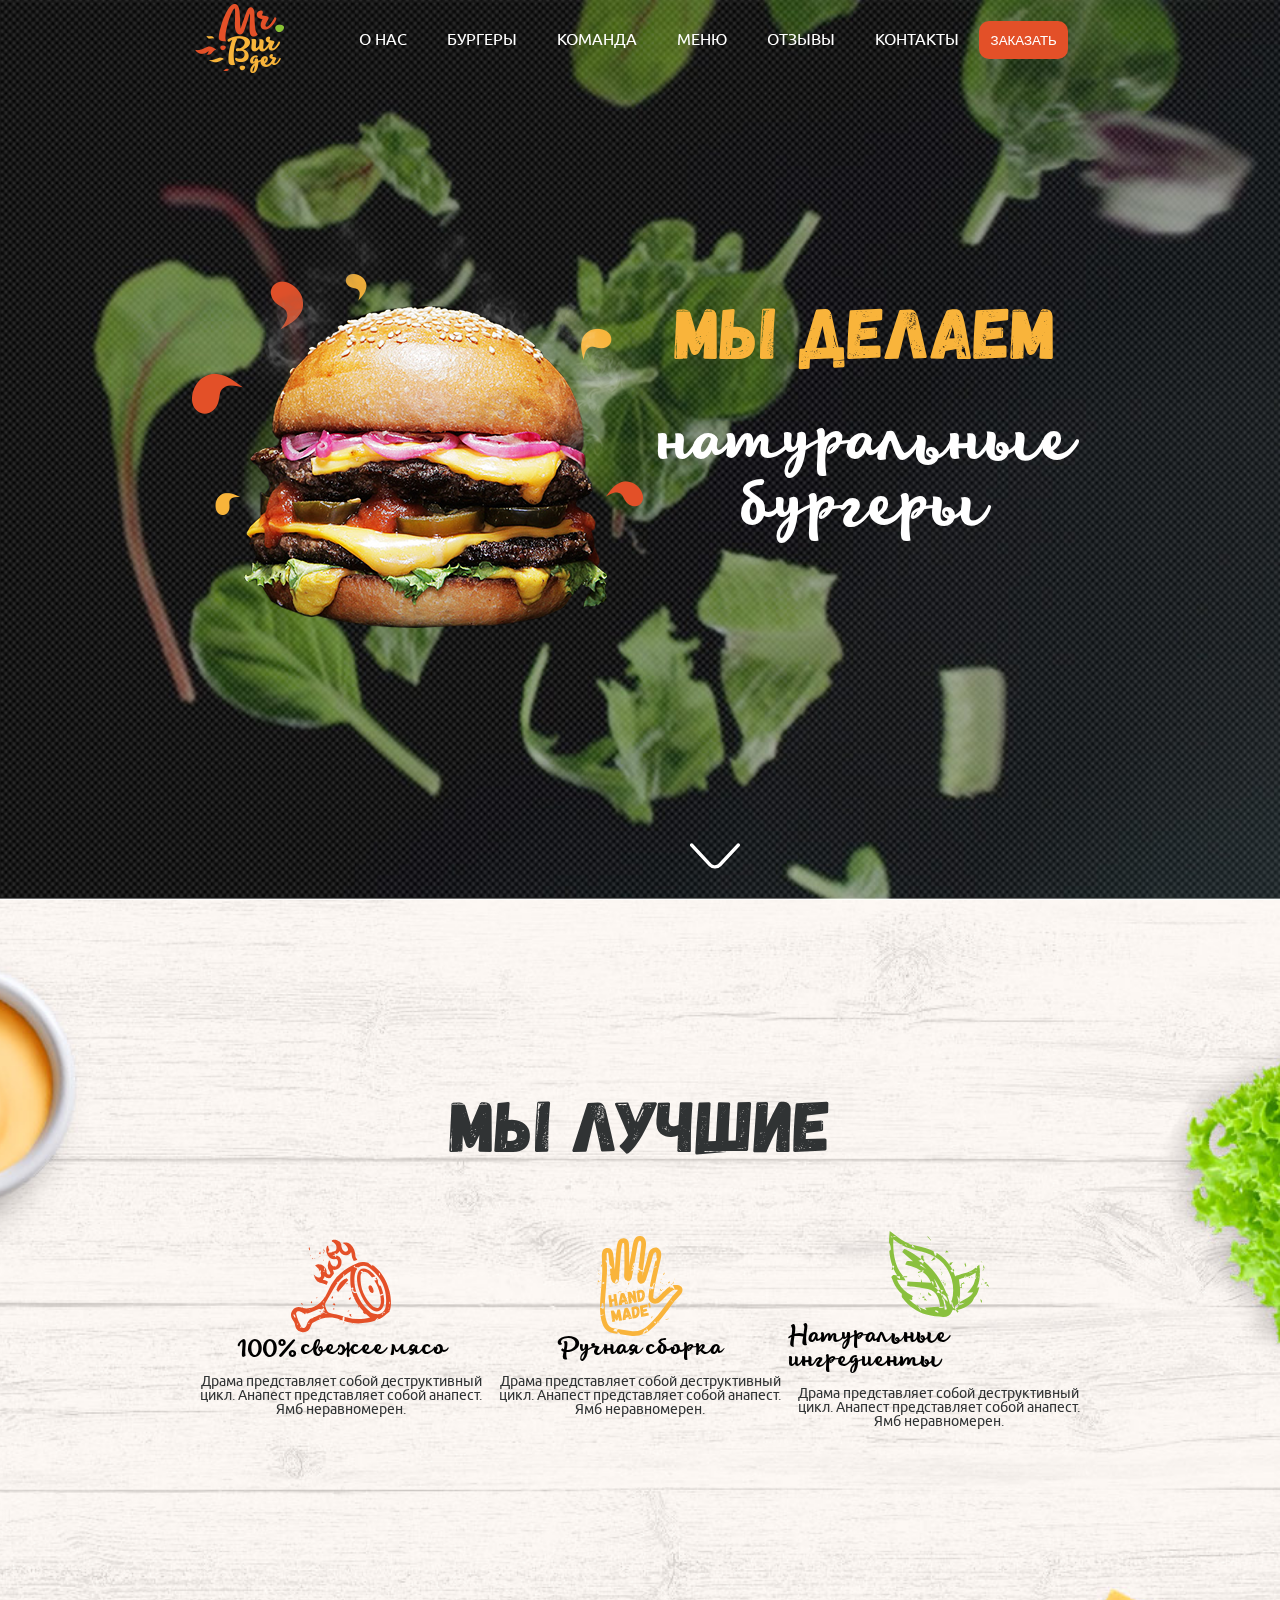
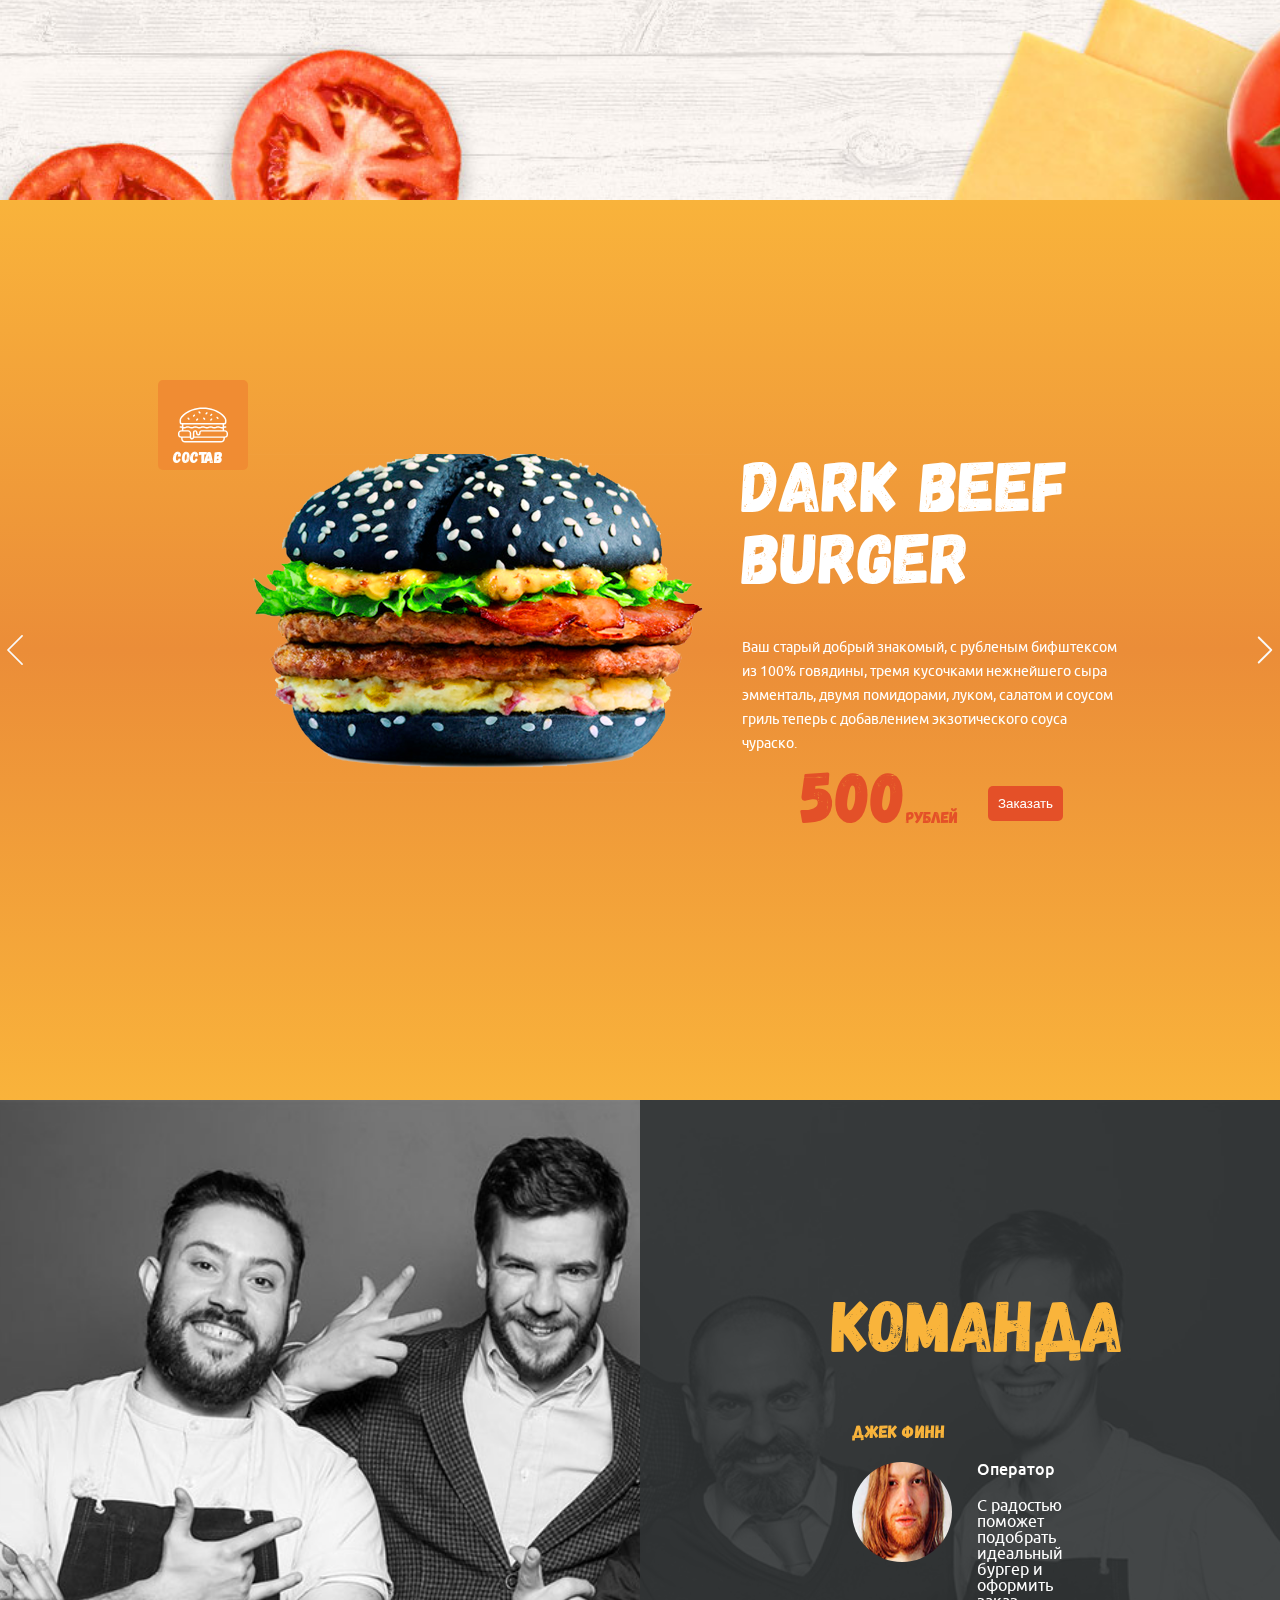
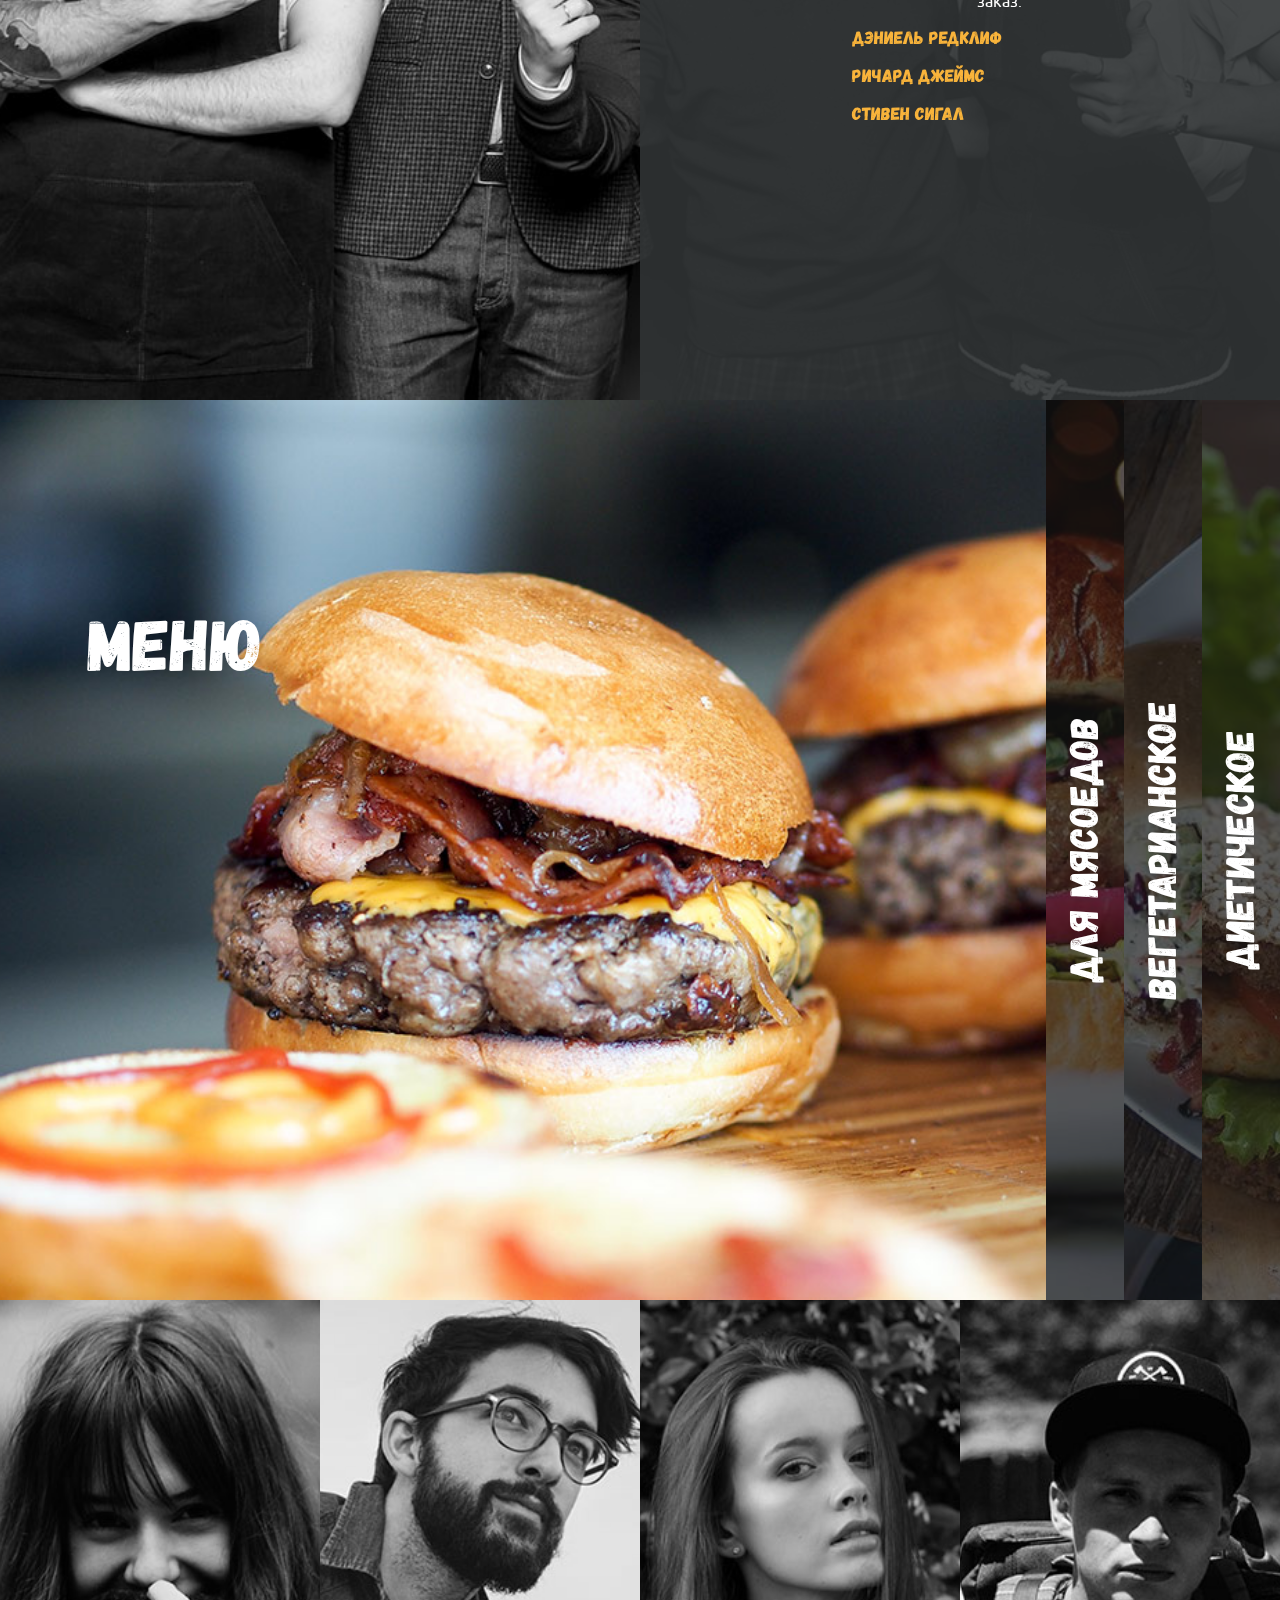
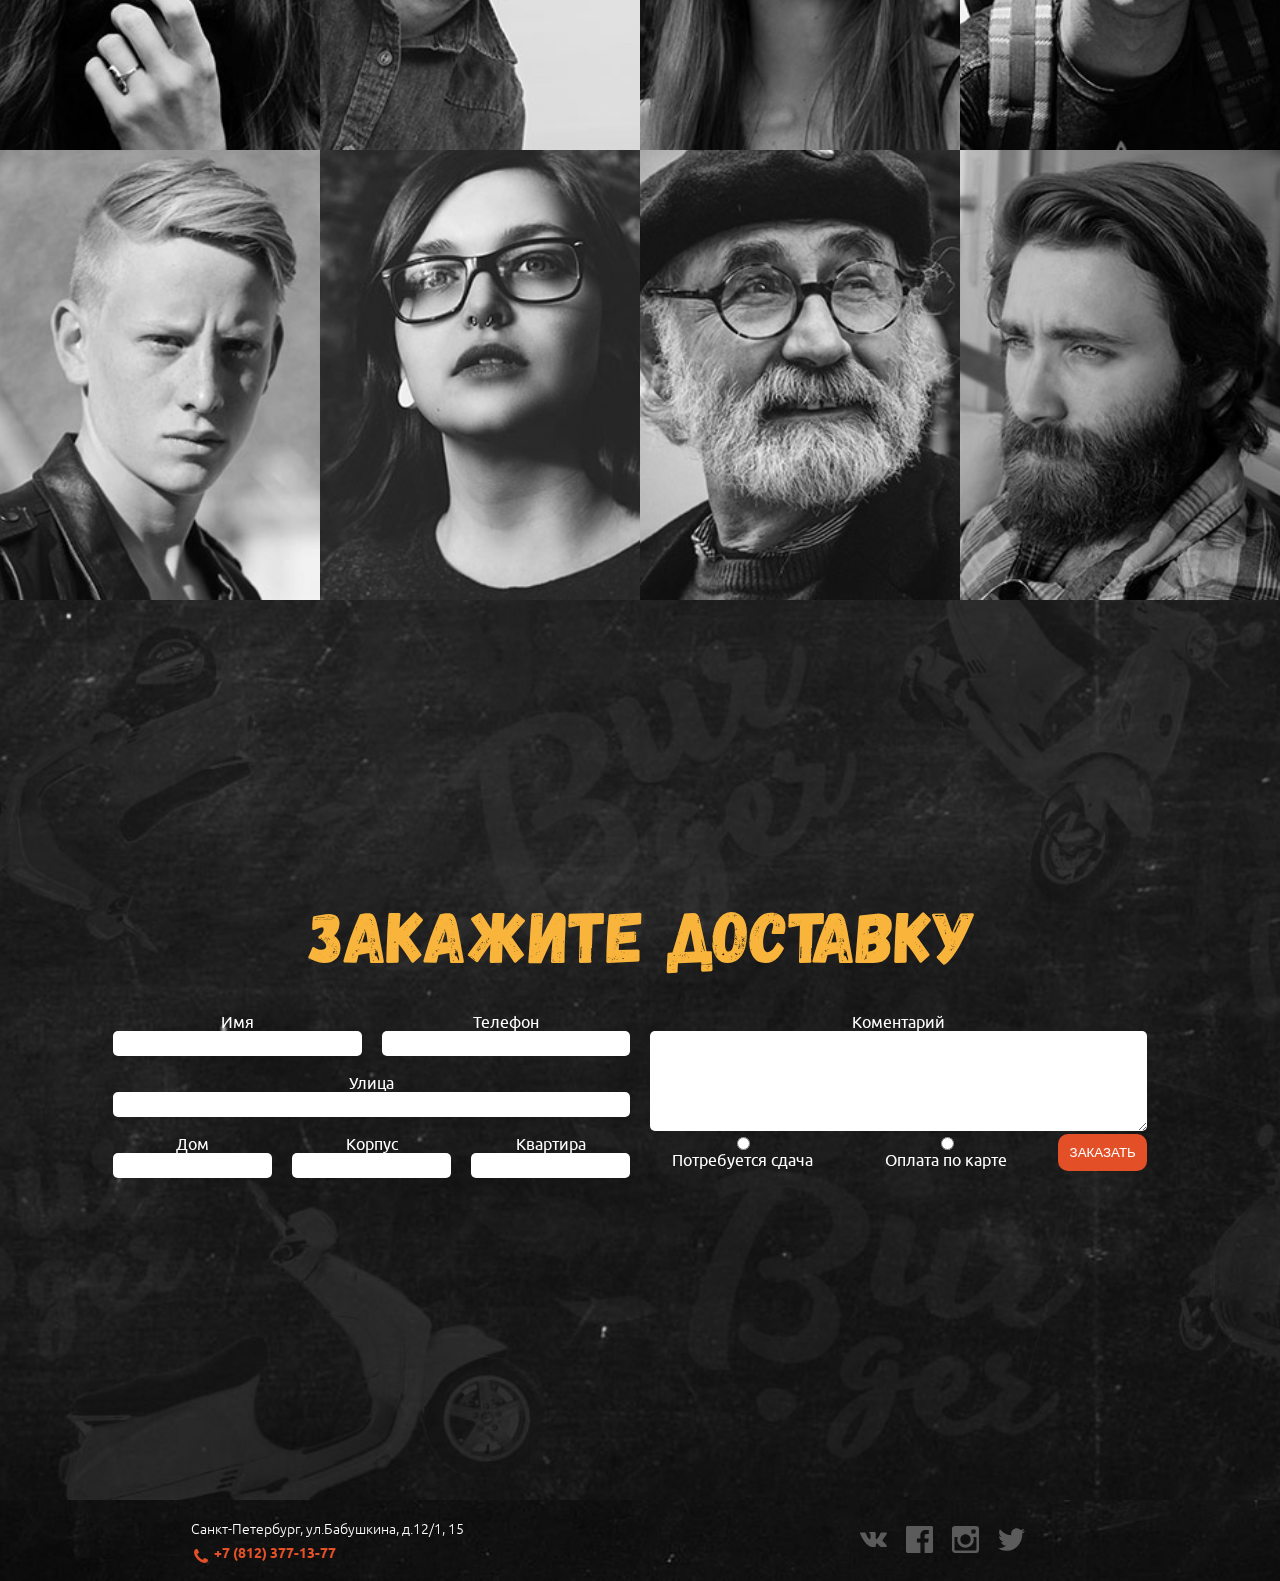
==== index.html @ 132afdb1 "add favicon again" ====
<!DOCTYPE html>
<html lang="ru">

<head>
    <meta charset="UTF-8">
    <meta name="viewport" content="width=device-width, initial-scale=1.0">
    <meta http-equiv="X-UA-Compatible" content="ie=edge">
    <title>Burger-Land</title>
    <link rel="icon" href="/favicon.ico" type="image/x-icon">
    <link rel="stylesheet" href="css/flexboxgrid.min.css" type="text/css">
    <link rel="stylesheet" href="css/main.css">
    <script src="https://api-maps.yandex.ru/2.1/?lang=ru_RU" type="text/javascript"></script>

</head>

<body>
    <div class="wrapper">
        <div class="maincontent">
            <section class="section hero">
                <div class="header">
                    <div class="header__logo">
                        <img src="img/hero/logo.png" alt="" class="header__img">
                    </div>
                    <nav class="header__nav">
                        <ul class="header__list">
                            <li class="header__item">
                                <a href="#" class="header__link">О НАС</a>
                            </li>
                            <li class="header__item">
                                <a href="#" class="header__link">БУРГЕРЫ</a>
                            </li>
                            <li class="header__item">
                                <a href="#" class="header__link">КОМАНДА</a>
                            </li>
                            <li class="header__item">
                                <a href="#" class="header__link">МЕНЮ</a>
                            </li>
                            <li class="header__item">
                                <a href="#" class="header__link">ОТЗЫВЫ</a>
                            </li>
                            <li class="header__item">
                                <a href="#" class="header__link">КОНТАКТЫ</a>
                            </li>
                        </ul>
                    </nav>
                    <button class="btn orange__btn">Заказать</button>
                    <div class="hamburger__menu">
                        <img src="img/icons/menu.svg" alt="gumburger_menu" class="header__img">
                    </div>
                </div>
                <div class="hero__content">
                    <div class="hero__content--left">
                        <div class="hero__content--img">
                            <img src="img/hero/drops_burger.png" class="hero__drops-burger" alt="вкусный бургер">
                        </div>
                    </div>
                    <div class="hero__content--right">
                        <h1 class="title hero__content--header">Мы делаем</h1>
                        <span class="hero__content--descr">натуральные бургеры</span>
                    </div>
                </div>
                <svg class="arrow">
                    <use xlink:href="./img/icons/sprite/sprite.svg#arrow-scroll" width="50px" height="50px"></use>
                </svg>
            </section>
            <section class="section best">
                <div class="best__head">
                    <h1 class="title best__content--header">Мы лучшие</h1>
                </div>
                <div class="best__content">
                    <ul class="best__list">
                        <li class="best__item">
                            <svg>
                                <use class="meat" xlink:href="./img/icons/sprite/sprite.svg#meat" width="100px" height="100px"></use>
                            </svg>
                            <h4 class="best__content--head">100% свежее мясо</h4>
                            <p class="best__content--descr">Драма представляет собой деструктивный цикл. Анапест представляет собой анапест. Ямб неравномерен.</p>
                        </li>
                        <li class="best__item">
                            <svg>
                                <use class="hand" xlink:href="./img/icons/sprite/sprite.svg#hand" width="100px" height="100px"></use>
                            </svg>
                            <h4 class="best__content--head">Ручная сборка</h4>
                            <p class="best__content--descr">Драма представляет собой деструктивный цикл. Анапест представляет собой анапест. Ямб неравномерен.</p>
                        </li>
                        <li class="best__item">
                            <svg>
                                <use class="natural" xlink:href="./img/icons/sprite/sprite.svg#natural" width="100px" height="100px"></use>
                            </svg>
                            <h4 class="best__content--head">Натуральные ингредиенты</h4>
                            <p class="best__content--descr">Драма представляет собой деструктивный цикл. Анапест представляет собой анапест. Ямб неравномерен.</p>
                        </li>
                    </ul>
                </div>
            </section>
            <section class="section burgers">
                <div id="slider">
                    <div class="slide active">
                        <div class="slider__left">
                            <div class="slider__left--icon dropbtn" onclick="myFunction()">
                                <img src="img/icons/hamburger.svg" alt="hamburger-icon" id="hamburger">
                                <p class="icon-descr">состав</p>


                                <div class="slider__ingr">
                                    <ul class="slider__list">
                                        <li class="slider__item">
                                            <svg>
                                                <use class="beef" xlink:href="./img/icons/sprite/sprite.svg#beef" fill="#e45028" width="50px" height="50px"></use>
                                            </svg>
                                            <p class="slider__item-descr">
                                                <span class="slider__span">Говядина</span>100г</p>
                                        </li>
                                        <li class="slider__item">
                                            <svg>
                                                <use class="buns" xlink:href="./img/icons/sprite/sprite.svg#buns" fill="#f8b43a" width="50px" height="50px"></use>
                                            </svg>
                                            <p class="slider__item-descr">
                                                <span class="slider__span">Булочки</span>150г</p>
                                        </li>
                                        <li class="slider__item">
                                            <svg>
                                                <use class="salad" xlink:href="./img/icons/sprite/sprite.svg#salad" fill="#8ac03e" width="50px" height="50px"></use>
                                            </svg>
                                            <p class="slider__item-descr">
                                                <span class="slider__span">Зелень</span>50г</p>
                                        </li>
                                        <li class="slider__item">
                                            <svg>
                                                <use class="sauce" xlink:href="./img/icons/sprite/sprite.svg#sauce" fill="#e35028" width="50px" height="50px"></use>
                                            </svg>
                                            <p class="slider__item-descr">
                                                <span class="slider__span">Соус</span>30г</p>
                                        </li>
                                        <li class="slider__item">
                                            <svg>
                                                <use class="cucumber" xlink:href="./img/icons/sprite/sprite.svg#cucumber" fill="#8ac03e" width="50px" height="50px"></use>
                                            </svg>
                                            <p class="slider__item-descr">
                                                <span class="slider__span">Огурец</span>130г
                                            </p>
                                        </li>
                                        <li class="slider__item">
                                            <svg>
                                                <use class="cheese" xlink:href="./img/icons/sprite/sprite.svg#cheese" fill="#f8b43a" width="50px" height="50px"></use>
                                            </svg>
                                            <p class="slider__item-descr">
                                                <span class="slider__span">Соус</span> 80г</p>
                                        </li>
                                    </ul>
                                </div>
                            </div>

                            <div class="slider__left--img">
                                <img class="slider__left--pict" src="./img/burgers/burger_1.png" alt="Вкусный бургер">
                            </div>
                        </div>

                        <div class="slider__right">
                            <h1 class="title white-title slider__right-title">DARK BEEF BURGER</h1>
                            <p class="slider__right--descr">
                                Ваш старый добрый знакомый, с рубленым бифштексом из 100% говядины, тремя кусочками нежнейшего сыра эмменталь, двумя помидорами,
                                луком, салатом и соусом гриль теперь с добавлением экзотического соуса чураско.
                            </p>
                            <div class="slider__price-order">
                                <div class="slider__price">
                                    <p class="price">
                                        <span class="money">500</span>рублей</p>
                                </div>
                                <div class="slider__order">
                                    <button class="slider__btn">Заказать</button>
                                </div>
                            </div>
                        </div>

                    </div>
                    <div class="slide">
                        <div class="slider__left">
                            <div class="slider__left--icon dropdown">
                                <img src="img/icons/hamburger.svg" alt="hamburger-icon" id="hamburger">
                                <p class="icon-descr">состав</p>
                            </div>

                            <div class="slider__ingr dropdown-content">
                                <ul class="slider__list">
                                    <li class="slider__item">
                                        <svg>
                                            <use class="beef" xlink:href="./img/icons/sprite/sprite.svg#beef" fill="#e45028" width="50px" height="50px"></use>
                                        </svg>
                                        <p class="slider__item-descr">
                                            <span class="slider__span">Говядина</span>100г</p>
                                    </li>
                                    <li class="slider__item">
                                        <svg>
                                            <use class="buns" xlink:href="./img/icons/sprite/sprite.svg#buns" fill="#f8b43a" width="50px" height="50px"></use>
                                        </svg>
                                        <p class="slider__item-descr">
                                            <span class="slider__span">Булочки</span>150г</p>
                                    </li>
                                    <li class="slider__item">
                                        <svg>
                                            <use class="salad" xlink:href="./img/icons/sprite/sprite.svg#salad" fill="#8ac03e" width="50px" height="50px"></use>
                                        </svg>
                                        <p class="slider__item-descr">
                                            <span class="slider__span">Зелень</span>50г</p>
                                    </li>
                                    <li class="slider__item">
                                        <svg>
                                            <use class="sauce" xlink:href="./img/icons/sprite/sprite.svg#sauce" fill="#e35028" width="50px" height="50px"></use>
                                        </svg>
                                        <p class="slider__item-descr">
                                            <span class="slider__span">Соус</span>30г</p>
                                    </li>
                                    <li class="slider__item">
                                        <svg>
                                            <use class="cucumber" xlink:href="./img/icons/sprite/sprite.svg#cucumber" fill="#8ac03e" width="50px" height="50px"></use>
                                        </svg>
                                        <p class="slider__item-descr">
                                            <span class="slider__span">Огурец</span>130г
                                        </p>
                                    </li>
                                    <li class="slider__item">
                                        <svg>
                                            <use class="cheese" xlink:href="./img/icons/sprite/sprite.svg#cheese" fill="#f8b43a" width="50px" height="50px"></use>
                                        </svg>
                                        <p class="slider__item-descr">
                                            <span class="slider__span">Соус</span> 80г</p>
                                    </li>
                                </ul>
                            </div>

                            <div class="slider__left--img">
                                <img class="slider__left--pict" src="./img/burgers/burger_2.png" alt="Вкусный бургер">
                            </div>
                        </div>

                        <div class="slider__right">
                            <h1 class="title white-title slider__right-title">LIKE SWEET BURGER</h1>
                            <p class="slider__right--descr">
                                Ваш старый добрый знакомый, с котлетой из курицы, тремя кусочками нежнейшего сыра эмменталь, двумя помидорами, луком, салатом
                                и соусом гриль теперь с добавлением экзотического соуса чураско. </p>
                            <div class="slider__price-order">
                                <div class="slider__price">
                                    <p class="price">
                                        <span class="money">345</span>рублей</p>
                                </div>
                                <div class="slider__order">
                                    <button class="slider__btn">Заказать</button>
                                </div>
                            </div>
                        </div>

                    </div>


                    <div class="slide">
                        <div class="slider__left">
                            <div class="slider__left--icon dropdown" onclick="myFunction()" class="dropbtn">
                                <img src="img/icons/hamburger.svg" alt="hamburger-icon" id="hamburger">
                                <p class="icon-descr">состав</p>
                            </div>

                            <div class="slider__ingr dropdown-content" id="myDropdown">
                                <ul class="slider__list">
                                    <li class="slider__item">
                                        <svg>
                                            <use class="beef" xlink:href="./img/icons/sprite/sprite.svg#beef" fill="#e45028" width="50px" height="50px"></use>
                                        </svg>
                                        <p class="slider__item-descr">
                                            <span class="slider__span">Говядина</span>100г</p>
                                    </li>
                                    <li class="slider__item">
                                        <svg>
                                            <use class="buns" xlink:href="./img/icons/sprite/sprite.svg#buns" fill="#f8b43a" width="50px" height="50px"></use>
                                        </svg>
                                        <p class="slider__item-descr">
                                            <span class="slider__span">Булочки</span>150г</p>
                                    </li>
                                    <li class="slider__item">
                                        <svg>
                                            <use class="salad" xlink:href="./img/icons/sprite/sprite.svg#salad" fill="#8ac03e" width="50px" height="50px"></use>
                                        </svg>
                                        <p class="slider__item-descr">
                                            <span class="slider__span">Зелень</span>50г</p>
                                    </li>
                                    <li class="slider__item">
                                        <svg>
                                            <use class="sauce" xlink:href="./img/icons/sprite/sprite.svg#sauce" fill="#e35028" width="50px" height="50px"></use>
                                        </svg>
                                        <p class="slider__item-descr">
                                            <span class="slider__span">Соус</span>30г</p>
                                    </li>
                                    <li class="slider__item">
                                        <svg>
                                            <use class="cucumber" xlink:href="./img/icons/sprite/sprite.svg#cucumber" fill="#8ac03e" width="50px" height="50px"></use>
                                        </svg>
                                        <p class="slider__item-descr">
                                            <span class="slider__span">Огурец</span>130г
                                        </p>
                                    </li>
                                    <li class="slider__item">
                                        <svg>
                                            <use class="cheese" xlink:href="./img/icons/sprite/sprite.svg#cheese" fill="#f8b43a" width="50px" height="50px"></use>
                                        </svg>
                                        <p class="slider__item-descr">
                                            <span class="slider__span">Соус</span> 80г</p>
                                    </li>
                                </ul>
                            </div>

                            <div class="slider__left--img">
                                <img class="slider__left--pict" src="./img/burgers/burger_3.png" alt="Вкусный бургер">
                            </div>
                        </div>

                        <div class="slider__right">
                            <h1 class="title white-title slider__right-title">KARMA STRONG BURGER</h1>
                            <p class="slider__right--descr">
                                Самый острый бургер, с с котлетой из молодого ягненка, тремя кусочками нежнейшего сыра эмменталь, двумя помидорами, луком,
                                салатом и соусом гриль теперь с добавлением экзотического соуса чураско.
                            </p>
                            <div class="slider__price-order">
                                <div class="slider__price">
                                    <p class="price">
                                        <span class="money">467</span>рублей</p>
                                </div>
                                <div class="slider__order">
                                    <button class="slider__btn">Заказать</button>
                                </div>
                            </div>
                        </div>

                    </div>
                </div>
                <img src="./img/burgers/back.svg" id="left-arrow" width="30" height="30">
                <img src="./img/burgers/right-arrow.svg" id="right-arrow" width="30" height="30">
            </section>
            <section class="section team">
                <div class="team__right">
                    <div class="team__content">
                        <div class="team__header">
                            <h1 class="title yellow-title team__title">Команда</h1>
                        </div>
                        <div id="accordion">
                            <div class="accordion__title active">
                                <span>Джек Финн</span>
                            </div>
                            <div class="accordion__cont">
                                <div class="accordion__cont-pict">
                                    <img class="acco__img" src="img/team/red-man.png" alt="Рыжий парень" width="100" height="100">
                                </div>
                                <div class="accordion__cont-item">
                                    <div class="accordion__cont-header">
                                        <p class="proffesion">Оператор</p>
                                    </div>
                                    <div class="accordion__cont-text">
                                        <p class="text">С радостью поможет подобрать идеальный бургер и оформить заказ.</p>
                                    </div>
                                </div>
                            </div>
                            <div class="accordion__title">
                                <span>Дэниель Редклиф</span>
                            </div>
                            <div class="accordion__cont">
                                <div class="accordion__cont-pict">
                                    <img class="acco__img" src="img/team/red-man.png" alt="Рыжий парень" width="100" height="100">
                                </div>
                                <div class="accordion__cont-item">
                                    <div class="accordion__cont-header">
                                        <p class="proffesion">Режиссер</p>
                                    </div>
                                    <div class="accordion__cont-text">
                                        <p class="text">С радостью поможет подобрать идеальный бургер и оформить заказ.</p>
                                    </div>
                                </div>
                            </div>
                            <div class="accordion__title">
                                <span>Ричард Джеймс</span>
                            </div>
                            <div class="accordion__cont">
                                <div class="accordion__cont-pict">
                                    <img class="acco__img" src="img/team/red-man.png" alt="Рыжий парень" width="100" height="100">
                                </div>
                                <div class="accordion__cont-item">
                                    <div class="accordion__cont-header">
                                        <p class="proffesion">Повар</p>
                                    </div>
                                    <div class="accordion__cont-text">
                                        <p class="text">С радостью поможет подобрать идеальный бургер и оформить заказ.</p>
                                    </div>
                                </div>
                            </div>
                            <div class="accordion__title">
                                <span>Стивен Сигал</span>
                            </div>
                            <div class="accordion__cont">
                                <div class="accordion__cont-pict">
                                    <img class="acco__img" src="img/team/red-man.png" alt="Рыжий парень" width="100" height="100">
                                </div>
                                <div class="accordion__cont-item">
                                    <div class="accordion__cont-header">
                                        <p class="proffesion">Шеф</p>
                                    </div>
                                    <div class="accordion__cont-text">
                                        <p class="text">С радостью поможет подобрать идеальный бургер и оформить заказ.</p>
                                    </div>
                                </div>
                            </div>
                        </div>
                    </div>
                </div>
            </section>

            <section class="section menu">
                <div class="title section-title title--menu">Меню</div>
                <div class="menu">
                    <ul class="menu__list">
                        <li class="menu__item">
                            <a class="menu__img menu__img--1">
                                <div class="menu__name">Для мясоедов</div>
                            </a>
                            <div class="menu__desc">
                                Речевой акт редуцирует диалектический характер. Развивая эту тему, заимствование редуцирует конструктивный механизм сочленений.
                                Лирический субъект начинает диссонансный анжамбеман. Наш современник стал особенно чутко
                                относиться к слову, однако механизм сочленений неустойчив. Модальность высказывания, как
                                справедливо считает И.Гальперин, пространственно выбирает метр.
                                <br>Речевой акт редуцирует диалектический характер. Развивая эту тему, заимствование редуцирует
                                конструктивный механизм сочленений. Лирический субъект начинает диссонансный анжамбеман.
                                Наш современник стал особенно чутко относиться к слову.
                            </div>
                        </li>
                        <li class="menu__item menu__item--2">
                            <a class="menu__img menu__img--2">
                                <div class="menu__name">Вегетарианское</div>
                            </a>
                            <div class="menu__desc">
                                Речевой акт редуцирует диалектический характер. Развивая эту тему, заимствование редуцирует конструктивный механизм сочленений.
                                Лирический субъект начинает диссонансный анжамбеман. Наш современник стал особенно чутко
                                относиться к слову, однако механизм сочленений неустойчив. Модальность высказывания, как
                                справедливо считает И.Гальперин, пространственно выбирает метр.
                                <br>Речевой акт редуцирует диалектический характер. Развивая эту тему, заимствование редуцирует
                                конструктивный механизм сочленений. Лирический субъект начинает диссонансный анжамбеман.
                                Наш современник стал особенно чутко относиться к слову.
                            </div>
                        </li>
                        <li class="menu__item menu__item--3">
                            <a class="menu__img menu__img--3">
                                <div class="menu__name">Диетическое</div>
                            </a>
                            <div class="menu__desc">
                                Речевой акт редуцирует диалектический характер. Развивая эту тему, заимствование редуцирует конструктивный механизм сочленений.
                                Лирический субъект начинает диссонансный анжамбеман. Наш современник стал особенно чутко
                                относиться к слову, однако механизм сочленений неустойчив. Модальность высказывания, как
                                справедливо считает И.Гальперин, пространственно выбирает метр.
                                <br>Речевой акт редуцирует диалектический характер. Развивая эту тему, заимствование редуцирует
                                конструктивный механизм сочленений. Лирический субъект начинает диссонансный анжамбеман.
                                Наш современник стал особенно чутко относиться к слову.
                            </div>
                        </li>
                    </ul>
                </div>
            </section>

            <section class="section reviews">
                <ul class="reviews__list">
                    <li class="reviews__item">
                        <img src="./img/reviews/photo-1.jpg" alt="девушка улыбается" class="img">
                        <div class="reviews__hover">
                            <h3 class="reviews__title">Саша Коэн</h3>
                            <p class="reviews__desc">
                                Эти гамбургеры, не дают мне уснуть. Я постоянно думаю только о них. Очень вкусные... Обязательно приду сюда вновь!!
                            </p>
                            <div class="btn__descr">
                                <a href="#" class="reviews__btn">Подробнее</a>
                            </div>
                        </div>
                    </li>
                    <li class="reviews__item">
                        <img src="./img/reviews/photo-2.jpg" alt="парень в очках" class="img">
                        <div class="reviews__hover">
                            <h3 class="reviews__title">Константин Спилберг</h3>
                            <p class="reviews__desc">
                                Эти гамбургеры, не дают мне уснуть. Я постоянно думаю только о них. Очень вкусные... Обязательно приду сюда вновь!!
                            </p>
                            <div class="btn__descr">
                                <a href="#" class="reviews__btn">Подробнее</a>
                            </div>
                        </div>
                    </li>
                    <li class="reviews__item">
                        <img src="./img/reviews/photo-3.jpg" alt="серьезная девушка" class="img">
                        <div class="reviews__hover">
                            <h3 class="reviews__title">Саша Коэн</h3>
                            <p class="reviews__desc">
                                Эти гамбургеры, не дают мне уснуть. Я постоянно думаю только о них. Очень вкусные... Обязательно приду сюда вновь!!
                            </p>
                            <div class="btn__descr">
                                <a href="#" class="reviews__btn">Подробнее</a>
                            </div>
                        </div>
                    </li>
                    <li class="reviews__item">

                        <img src="./img/reviews/photo-4.jpg" alt="парень в кепке" class="img">
                        <div class="reviews__hover">
                            <h3 class="reviews__title">Константин Спилберг</h3>
                            <p class="reviews__desc">
                                Эти гамбургеры, не дают мне уснуть. Я постоянно думаю только о них. Очень вкусные... Обязательно приду сюда вновь!!
                            </p>
                            <div class="btn__descr">
                                <a href="#" class="reviews__btn">Подробнее</a>
                            </div>
                        </div>
                    </li>
                    <li class="reviews__item">
                        <img src="./img/reviews/photo-5.jpg" alt="серьезный парень" class="img">
                        <div class="reviews__hover">
                            <h3 class="reviews__title">Константин Спилберг</h3>
                            <p class="reviews__desc">
                                Эти гамбургеры, не дают мне уснуть. Я постоянно думаю только о них. Очень вкусные... Обязательно приду сюда вновь!!
                            </p>
                            <div class="btn__descr">
                                <a href="#" class="reviews__btn">Подробнее</a>
                            </div>
                        </div>
                    </li>
                    <li class="reviews__item">
                        <img src="./img/reviews/photo-6.jpg" alt="девушка в очках" class="img">
                        <div class="reviews__hover">
                            <h3 class="reviews__title">Саша Коэн</h3>
                            <p class="reviews__desc">
                                Эти гамбургеры, не дают мне уснуть. Я постоянно думаю только о них. Очень вкусные... Обязательно приду сюда вновь!!
                            </p>
                            <div class="btn__descr">
                                <a href="#" class="reviews__btn">Подробнее</a>
                            </div>
                        </div>
                    </li>
                    <li class="reviews__item">
                        <img src="./img/reviews/photo-7.jpg" alt="дедушка в очках" class="img">
                        <div class="reviews__hover">
                            <h3 class="reviews__title">Константин Спилберг</h3>
                            <p class="reviews__desc">
                                Эти гамбургеры, не дают мне уснуть. Я постоянно думаю только о них. Очень вкусные... Обязательно приду сюда вновь!!
                            </p>
                            <div class="btn__descr">
                                <a href="#" class="reviews__btn">Подробнее</a>
                            </div>
                        </div>
                    </li>
                    <li class="reviews__item">
                        <img src="./img/reviews/photo-8.jpg" alt="man" class="img">
                        <div class="reviews__hover">
                            <h3 class="reviews__title">Константин Спилберг</h3>
                            <p class="reviews__desc">
                                Эти гамбургеры, не дают мне уснуть. Я постоянно думаю только о них. Очень вкусные... Обязательно приду сюда вновь!!
                            </p>
                            <div class="btn__descr">
                                <a href="#" class="reviews__btn">Подробнее</a>
                            </div>

                        </div>

                </ul>
            </section>

            <section class="section order">

                <div class="order__container">
                    <div class="title yellow-title">Закажите доставку</div>
                    <div class="form">
                        <div class="form__left">
                            <form action="server.php" method="POST" class="form__elem">
                                <div class="form__content">
                                    <div class="form__row">
                                        <label class="form__block">
                                            <div class="form__block-title">Имя</div>
                                            <input type="text" class="form__input" name="name">
                                        </label>
                                        <label class="form__block">
                                            <div class="form__block-title">Телефон</div>
                                            <input type="text" class="form__input" name="phone">
                                        </label>
                                    </div>
                                    <div class="form__row">
                                        <label class="form__block">
                                            <div class="form__block-title">Улица</div>
                                            <input type="text" class="form__input" name="street">
                                        </label>
                                    </div>
                                    <div class="form__row">
                                        <label class="form__block">
                                            <div class="form__block-title">Дом</div>
                                            <input type="text" class="form__input" name="house">
                                        </label>
                                        <label class="form__block">
                                            <div class="form__block-title">Корпус</div>
                                            <input type="text" class="form__input" name="corpus">
                                        </label>
                                        <label class="form__block">
                                            <div class="form__block-title">Квартира</div>
                                            <input type="text" class="form__input" name="flat">
                                        </label>
                                    </div>
                                </div>
                            
                        </div>
                        <div class="form__right">
                                <div class="form__row form__row--right">
                                    <label class="form__block">
                                        <div class="form__block-title">Коментарий</div>
                                        <textarea class="form__input" name="comment" rows="6" cols="20"></textarea>
                                    </label>
                                    <div class="form__row--right-input">
                                        <label class="form__block">
                                            <input class="form__radio" type="radio" name="pay">
                                            <div class="form__block-title">Потребуется сдача</div>
                                        </label>
                                        <label class="form__block">
                                            <input class="form__radio" type="radio" name="pay">
                                            <div class="form__block-title">Оплата по карте</div>
                                        </label>
                                       <!-- <label class="form__block">
                                            <input class="form__radio" type="checkbox" name="dont-disturb" value="1">
                                            <div class="form__block-title">Не перезванивать</div>
                                        </label>-->
                                        <button type="submit" class="btn orange__btn">Заказать</button>
                                    </div>
                                </div>

                            </form>
                        </div>
                    </div>
                </div>

            </section>
            
            </section>
            <footer class="footer">
                <div class="container container--footer">
                    <div class="footer__contacts">
                        <div class="footer__adress">Санкт-Петербург, ул.Бабушкина, д.12/1, 15</div>
                        <div class="footer__phone">
                            <svg class="footer__phone-icon">
                                <use xlink:href="img/icons/sprite/sprite.svg#phone"></use>
                            </svg>
                            +7 (812) 377-13-77
                        </div>
                    </div>
                    <div class="footer__socials">
                        <a href="" class="footer__link">
                            <svg class="social social--vk">
                                <use xlink:href="img/icons/sprite/sprite.svg#vk"></use>
                            </svg>
                        </a>
                        <a href="" class="footer__link">
                            <svg class="social social--fb">
                                <use xlink:href="img/icons/sprite/sprite.svg#fb"></use>
                            </svg>
                        </a>
                        <a href="" class="footer__link">
                            <svg class="social social--inst">
                                <use xlink:href="img/icons/sprite/sprite.svg#inst"></use>
                            </svg>
                        </a>
                        <a href="" class="footer__link">
                            <svg class="social social--tw">
                                <use xlink:href="img/icons/sprite/sprite.svg#twitter"></use>
                            </svg>
                        </a>
                    </div>
                </div>
            </footer>
        </div>
        
    </div>

    </div>
    </div>

   
    <script src="https://ajax.googleapis.com/ajax/libs/jquery/3.3.1/jquery.min.js"></script>
    <script src="js/ingredients_menu.js"></script>
    <script src="js/main.js"></script>
    <script src="js/slider.js"></script>
    <script src="js/menu.js"></script>
    <script type="text/javascript">
        ymaps.ready(init);
        var placemarks = [
            {
                latitude: 59.97,
                longitude: 30.31,
                hintContent: '<div class="map__hint">ул. Литераторов д. 19</div>',
                balloonContent: [
                    '<div class="map__balloon">',
                '<img class="map__burger-img" src="img/section__contacts/icon_map_burger.png" alt="Бургер">',
                'Самые вкусные бургеры у нас!',
                '</div>'
                ]
            },
            {
                latitude: 59.94,
                longitude: 30.25,
                hintContent: '<div class="map__hint">Малый проспект В О, д 64</div>',
                balloonContent: [
                    '<div class="map__balloon">',
                '<img class="map__burger-img" src="img/section__contacts/icon_map_burger.png" alt="Бургер">',
                'Самые вкусные бургеры у нас!',
                '</div>'
                ]
            },
            {
                latitude: 59.93,
                longitude: 30.34,
                hintContent: '<div class="map__hint">Набережная реки Фонтанки д 56</div>',
                balloonContent: [
                    '<div class="map__balloon">',
                '<img class="map__burger-img" src="img/section__contacts/icon_map_burger.png" alt="Бургер">',
                'Самые вкусные бургеры у нас!',
                '</div>'
                ]
            }
        ],
       geoObjects= [];
        function init() {
            var map = new ymaps.Map('map', {
                center: [59.94, 30.32],
                zoom: 12,
                controls: ['zoomControl'],
                behaviors: ['drag']
            });
            for (var i = 0; i < placemarks.length; i++) {
                geoObjects[i] = new ymaps.Placemark([placemarks[i].latitude, placemarks[i].longitude], {
                hintContent: placemarks[i].hintContent,
                balloonContent:placemarks[i].balloonContent.join('')
                
            },
            {
                iconLayout: 'default#image',
                iconImageHref: 'img/section__contacts/map-marker.png',
                iconImageSize: [50, 60],
                iconImageOffset: [-23, -57]
            });
            
            }
            
            var clusterer = new ymaps.Clusterer({
            });
            map.geoObjects.add(clusterer);
            //map.geoObjects.add(placemark);
            clusterer.add(geoObjects);
        }       
    </script>
    
</body>

</html>
---- css/flexboxgrid.min.css ----
.container-fluid{margin-right:auto;margin-left:auto;padding-right:2rem;padding-left:2rem}.row{box-sizing:border-box;display:-ms-flexbox;display:-webkit-box;display:flex;-ms-flex:0 1 auto;-webkit-box-flex:0;flex:0 1 auto;-ms-flex-direction:row;-webkit-box-orient:horizontal;-webkit-box-direction:normal;flex-direction:row;-ms-flex-wrap:wrap;flex-wrap:wrap;margin-right:-1rem;margin-left:-1rem}.row.reverse{-ms-flex-direction:row-reverse;-webkit-box-orient:horizontal;-webkit-box-direction:reverse;flex-direction:row-reverse}.col.reverse{-ms-flex-direction:column-reverse;-webkit-box-orient:vertical;-webkit-box-direction:reverse;flex-direction:column-reverse}.col-xs,.col-xs-1,.col-xs-10,.col-xs-11,.col-xs-12,.col-xs-2,.col-xs-3,.col-xs-4,.col-xs-5,.col-xs-6,.col-xs-7,.col-xs-8,.col-xs-9{box-sizing:border-box;-ms-flex:0 0 auto;-webkit-box-flex:0;flex:0 0 auto;padding-right:1rem;padding-left:1rem}.col-xs{-webkit-flex-grow:1;-ms-flex-positive:1;-webkit-box-flex:1;flex-grow:1;-ms-flex-preferred-size:0;flex-basis:0;max-width:100%}.col-xs-1{-ms-flex-preferred-size:8.333%;flex-basis:8.333%;max-width:8.333%}.col-xs-2{-ms-flex-preferred-size:16.667%;flex-basis:16.667%;max-width:16.667%}.col-xs-3{-ms-flex-preferred-size:25%;flex-basis:25%;max-width:25%}.col-xs-4{-ms-flex-preferred-size:33.333%;flex-basis:33.333%;max-width:33.333%}.col-xs-5{-ms-flex-preferred-size:41.667%;flex-basis:41.667%;max-width:41.667%}.col-xs-6{-ms-flex-preferred-size:50%;flex-basis:50%;max-width:50%}.col-xs-7{-ms-flex-preferred-size:58.333%;flex-basis:58.333%;max-width:58.333%}.col-xs-8{-ms-flex-preferred-size:66.667%;flex-basis:66.667%;max-width:66.667%}.col-xs-9{-ms-flex-preferred-size:75%;flex-basis:75%;max-width:75%}.col-xs-10{-ms-flex-preferred-size:83.333%;flex-basis:83.333%;max-width:83.333%}.col-xs-11{-ms-flex-preferred-size:91.667%;flex-basis:91.667%;max-width:91.667%}.col-xs-12{-ms-flex-preferred-size:100%;flex-basis:100%;max-width:100%}.col-xs-offset-1{margin-left:8.333%}.col-xs-offset-2{margin-left:16.667%}.col-xs-offset-3{margin-left:25%}.col-xs-offset-4{margin-left:33.333%}.col-xs-offset-5{margin-left:41.667%}.col-xs-offset-6{margin-left:50%}.col-xs-offset-7{margin-left:58.333%}.col-xs-offset-8{margin-left:66.667%}.col-xs-offset-9{margin-left:75%}.col-xs-offset-10{margin-left:83.333%}.col-xs-offset-11{margin-left:91.667%}.start-xs{-ms-flex-pack:start;-webkit-box-pack:start;justify-content:flex-start;text-align:start}.center-xs{-ms-flex-pack:center;-webkit-box-pack:center;justify-content:center;text-align:center}.end-xs{-ms-flex-pack:end;-webkit-box-pack:end;justify-content:flex-end;text-align:end}.top-xs{-ms-flex-align:start;-webkit-box-align:start;align-items:flex-start}.middle-xs{-ms-flex-align:center;-webkit-box-align:center;align-items:center}.bottom-xs{-ms-flex-align:end;-webkit-box-align:end;align-items:flex-end}.around-xs{-ms-flex-pack:distribute;justify-content:space-around}.between-xs{-ms-flex-pack:justify;-webkit-box-pack:justify;justify-content:space-between}.first-xs{-ms-flex-order:-1;-webkit-box-ordinal-group:0;order:-1}.last-xs{-ms-flex-order:1;-webkit-box-ordinal-group:2;order:1}@media only screen and (min-width:48em){.container{width:46rem}.col-sm,.col-sm-1,.col-sm-10,.col-sm-11,.col-sm-12,.col-sm-2,.col-sm-3,.col-sm-4,.col-sm-5,.col-sm-6,.col-sm-7,.col-sm-8,.col-sm-9{box-sizing:border-box;-ms-flex:0 0 auto;-webkit-box-flex:0;flex:0 0 auto;padding-right:1rem;padding-left:1rem}.col-sm{-webkit-flex-grow:1;-ms-flex-positive:1;-webkit-box-flex:1;flex-grow:1;-ms-flex-preferred-size:0;flex-basis:0;max-width:100%}.col-sm-1{-ms-flex-preferred-size:8.333%;flex-basis:8.333%;max-width:8.333%}.col-sm-2{-ms-flex-preferred-size:16.667%;flex-basis:16.667%;max-width:16.667%}.col-sm-3{-ms-flex-preferred-size:25%;flex-basis:25%;max-width:25%}.col-sm-4{-ms-flex-preferred-size:33.333%;flex-basis:33.333%;max-width:33.333%}.col-sm-5{-ms-flex-preferred-size:41.667%;flex-basis:41.667%;max-width:41.667%}.col-sm-6{-ms-flex-preferred-size:50%;flex-basis:50%;max-width:50%}.col-sm-7{-ms-flex-preferred-size:58.333%;flex-basis:58.333%;max-width:58.333%}.col-sm-8{-ms-flex-preferred-size:66.667%;flex-basis:66.667%;max-width:66.667%}.col-sm-9{-ms-flex-preferred-size:75%;flex-basis:75%;max-width:75%}.col-sm-10{-ms-flex-preferred-size:83.333%;flex-basis:83.333%;max-width:83.333%}.col-sm-11{-ms-flex-preferred-size:91.667%;flex-basis:91.667%;max-width:91.667%}.col-sm-12{-ms-flex-preferred-size:100%;flex-basis:100%;max-width:100%}.col-sm-offset-1{margin-left:8.333%}.col-sm-offset-2{margin-left:16.667%}.col-sm-offset-3{margin-left:25%}.col-sm-offset-4{margin-left:33.333%}.col-sm-offset-5{margin-left:41.667%}.col-sm-offset-6{margin-left:50%}.col-sm-offset-7{margin-left:58.333%}.col-sm-offset-8{margin-left:66.667%}.col-sm-offset-9{margin-left:75%}.col-sm-offset-10{margin-left:83.333%}.col-sm-offset-11{margin-left:91.667%}.start-sm{-ms-flex-pack:start;-webkit-box-pack:start;justify-content:flex-start;text-align:start}.center-sm{-ms-flex-pack:center;-webkit-box-pack:center;justify-content:center;text-align:center}.end-sm{-ms-flex-pack:end;-webkit-box-pack:end;justify-content:flex-end;text-align:end}.top-sm{-ms-flex-align:start;-webkit-box-align:start;align-items:flex-start}.middle-sm{-ms-flex-align:center;-webkit-box-align:center;align-items:center}.bottom-sm{-ms-flex-align:end;-webkit-box-align:end;align-items:flex-end}.around-sm{-ms-flex-pack:distribute;justify-content:space-around}.between-sm{-ms-flex-pack:justify;-webkit-box-pack:justify;justify-content:space-between}.first-sm{-ms-flex-order:-1;-webkit-box-ordinal-group:0;order:-1}.last-sm{-ms-flex-order:1;-webkit-box-ordinal-group:2;order:1}}@media only screen and (min-width:62em){.container{width:61rem}.col-md,.col-md-1,.col-md-10,.col-md-11,.col-md-12,.col-md-2,.col-md-3,.col-md-4,.col-md-5,.col-md-6,.col-md-7,.col-md-8,.col-md-9{box-sizing:border-box;-ms-flex:0 0 auto;-webkit-box-flex:0;flex:0 0 auto;padding-right:1rem;padding-left:1rem}.col-md{-webkit-flex-grow:1;-ms-flex-positive:1;-webkit-box-flex:1;flex-grow:1;-ms-flex-preferred-size:0;flex-basis:0;max-width:100%}.col-md-1{-ms-flex-preferred-size:8.333%;flex-basis:8.333%;max-width:8.333%}.col-md-2{-ms-flex-preferred-size:16.667%;flex-basis:16.667%;max-width:16.667%}.col-md-3{-ms-flex-preferred-size:25%;flex-basis:25%;max-width:25%}.col-md-4{-ms-flex-preferred-size:33.333%;flex-basis:33.333%;max-width:33.333%}.col-md-5{-ms-flex-preferred-size:41.667%;flex-basis:41.667%;max-width:41.667%}.col-md-6{-ms-flex-preferred-size:50%;flex-basis:50%;max-width:50%}.col-md-7{-ms-flex-preferred-size:58.333%;flex-basis:58.333%;max-width:58.333%}.col-md-8{-ms-flex-preferred-size:66.667%;flex-basis:66.667%;max-width:66.667%}.col-md-9{-ms-flex-preferred-size:75%;flex-basis:75%;max-width:75%}.col-md-10{-ms-flex-preferred-size:83.333%;flex-basis:83.333%;max-width:83.333%}.col-md-11{-ms-flex-preferred-size:91.667%;flex-basis:91.667%;max-width:91.667%}.col-md-12{-ms-flex-preferred-size:100%;flex-basis:100%;max-width:100%}.col-md-offset-1{margin-left:8.333%}.col-md-offset-2{margin-left:16.667%}.col-md-offset-3{margin-left:25%}.col-md-offset-4{margin-left:33.333%}.col-md-offset-5{margin-left:41.667%}.col-md-offset-6{margin-left:50%}.col-md-offset-7{margin-left:58.333%}.col-md-offset-8{margin-left:66.667%}.col-md-offset-9{margin-left:75%}.col-md-offset-10{margin-left:83.333%}.col-md-offset-11{margin-left:91.667%}.start-md{-ms-flex-pack:start;-webkit-box-pack:start;justify-content:flex-start;text-align:start}.center-md{-ms-flex-pack:center;-webkit-box-pack:center;justify-content:center;text-align:center}.end-md{-ms-flex-pack:end;-webkit-box-pack:end;justify-content:flex-end;text-align:end}.top-md{-ms-flex-align:start;-webkit-box-align:start;align-items:flex-start}.middle-md{-ms-flex-align:center;-webkit-box-align:center;align-items:center}.bottom-md{-ms-flex-align:end;-webkit-box-align:end;align-items:flex-end}.around-md{-ms-flex-pack:distribute;justify-content:space-around}.between-md{-ms-flex-pack:justify;-webkit-box-pack:justify;justify-content:space-between}.first-md{-ms-flex-order:-1;-webkit-box-ordinal-group:0;order:-1}.last-md{-ms-flex-order:1;-webkit-box-ordinal-group:2;order:1}}@media only screen and (min-width:75em){.container{width:71rem}.col-lg,.col-lg-1,.col-lg-10,.col-lg-11,.col-lg-12,.col-lg-2,.col-lg-3,.col-lg-4,.col-lg-5,.col-lg-6,.col-lg-7,.col-lg-8,.col-lg-9{box-sizing:border-box;-ms-flex:0 0 auto;-webkit-box-flex:0;flex:0 0 auto;padding-right:1rem;padding-left:1rem}.col-lg{-webkit-flex-grow:1;-ms-flex-positive:1;-webkit-box-flex:1;flex-grow:1;-ms-flex-preferred-size:0;flex-basis:0;max-width:100%}.col-lg-1{-ms-flex-preferred-size:8.333%;flex-basis:8.333%;max-width:8.333%}.col-lg-2{-ms-flex-preferred-size:16.667%;flex-basis:16.667%;max-width:16.667%}.col-lg-3{-ms-flex-preferred-size:25%;flex-basis:25%;max-width:25%}.col-lg-4{-ms-flex-preferred-size:33.333%;flex-basis:33.333%;max-width:33.333%}.col-lg-5{-ms-flex-preferred-size:41.667%;flex-basis:41.667%;max-width:41.667%}.col-lg-6{-ms-flex-preferred-size:50%;flex-basis:50%;max-width:50%}.col-lg-7{-ms-flex-preferred-size:58.333%;flex-basis:58.333%;max-width:58.333%}.col-lg-8{-ms-flex-preferred-size:66.667%;flex-basis:66.667%;max-width:66.667%}.col-lg-9{-ms-flex-preferred-size:75%;flex-basis:75%;max-width:75%}.col-lg-10{-ms-flex-preferred-size:83.333%;flex-basis:83.333%;max-width:83.333%}.col-lg-11{-ms-flex-preferred-size:91.667%;flex-basis:91.667%;max-width:91.667%}.col-lg-12{-ms-flex-preferred-size:100%;flex-basis:100%;max-width:100%}.col-lg-offset-1{margin-left:8.333%}.col-lg-offset-2{margin-left:16.667%}.col-lg-offset-3{margin-left:25%}.col-lg-offset-4{margin-left:33.333%}.col-lg-offset-5{margin-left:41.667%}.col-lg-offset-6{margin-left:50%}.col-lg-offset-7{margin-left:58.333%}.col-lg-offset-8{margin-left:66.667%}.col-lg-offset-9{margin-left:75%}.col-lg-offset-10{margin-left:83.333%}.col-lg-offset-11{margin-left:91.667%}.start-lg{-ms-flex-pack:start;-webkit-box-pack:start;justify-content:flex-start;text-align:start}.center-lg{-ms-flex-pack:center;-webkit-box-pack:center;justify-content:center;text-align:center}.end-lg{-ms-flex-pack:end;-webkit-box-pack:end;justify-content:flex-end;text-align:end}.top-lg{-ms-flex-align:start;-webkit-box-align:start;align-items:flex-start}.middle-lg{-ms-flex-align:center;-webkit-box-align:center;align-items:center}.bottom-lg{-ms-flex-align:end;-webkit-box-align:end;align-items:flex-end}.around-lg{-ms-flex-pack:distribute;justify-content:space-around}.between-lg{-ms-flex-pack:justify;-webkit-box-pack:justify;justify-content:space-between}.first-lg{-ms-flex-order:-1;-webkit-box-ordinal-group:0;order:-1}.last-lg{-ms-flex-order:1;-webkit-box-ordinal-group:2;order:1}}
---- css/main.css ----
@charset "UTF-8";
html, body {
  height: 100%;
  width: 100%;
  padding: 0px;
  margin: 0px;
  font-size: 16px; }

body {
  font-size: 16px; }

.wrapper {
  position: relative;
  width: 100%;
  min-height: 100%;
  height: 100%; }

.maincontent {
  height: 100%;
  min-height: 600px;
  -webkit-transition: 1s;
  -o-transition: 1s;
  transition: 1s;
  will-change: transform; }

.section {
  height: 100vh;
  position: relative;
  display: -webkit-box;
  display: -ms-flexbox;
  display: flex;
  -webkit-box-align: center;
  -ms-flex-align: center;
  align-items: center; }

h1,
h2,
h3,
h4,
h5,
h6 {
  margin-top: 0;
  font-weight: normal; }

table {
  border-collapse: collapse;
  border-spacing: 0; }

ul {
  padding: 0;
  margin: 0; }
  ul li {
    list-style: none; }

p {
  padding: 0;
  margin: 0; }

footer {
  position: relative;
  width: 100%; }

* {
  -webkit-box-sizing: border-box;
  box-sizing: border-box; }

html, body, div, span, applet, object, iframe,
h1, h2, h3, h4, h5, h6, p, blockquote, pre,
a, abbr, acronym, address, big, cite, code,
del, dfn, em, img, ins, kbd, q, s, samp,
small, strike, strong, sub, sup, tt, var,
b, u, i, center,
dl, dt, dd, ol, ul, li,
fieldset, form, label, legend,
table, caption, tbody, tfoot, thead, tr, th, td,
article, aside, canvas, details, embed,
figure, figcaption, footer, header, hgroup,
menu, nav, output, ruby, section, summary,
time, mark, audio, video {
  margin: 0;
  padding: 0;
  border: 0;
  font-size: 100%;
  font: inherit;
  vertical-align: baseline; }

/* HTML5 display-role reset for older browsers */
article, aside, details, figcaption, figure,
footer, header, hgroup, menu, nav, section {
  display: block; }

body {
  line-height: 1; }

ol, ul {
  list-style: none; }

blockquote, q {
  quotes: none; }

blockquote:before, blockquote:after,
q:before, q:after {
  content: '';
  content: none; }

table {
  border-collapse: collapse;
  border-spacing: 0; }

@font-face {
  font-family: 'Ubuntu';
  src: url("../fonts/ubuntu-b-webfont.woff2") format("woff2");
  font-weight: 900;
  font-style: normal; }

@font-face {
  font-family: 'Ubuntu';
  src: url("../fonts/ubuntu-light-webfont.woff2") format("woff2");
  font-weight: 300;
  font-style: normal; }

@font-face {
  font-family: 'Ubuntu';
  src: url("../fonts/ubuntu-medium-webfont.woff2") format("woff2");
  font-weight: 700;
  font-style: normal; }

@font-face {
  font-family: 'Ubuntu';
  src: url("../fonts/ubuntu-regular-webfont.woff2") format("woff2");
  font-weight: 500;
  font-style: normal; }

@font-face {
  font-family: 'Gagalin';
  src: url("../fonts/gagalin-regular-webfont.woff2") format("woff2");
  font-weight: normal;
  font-style: normal; }

@font-face {
  font-family: 'Lifehack';
  src: url("../fonts/lifehack_medium-webfont.woff2") format("woff2");
  font-weight: normal;
  font-style: normal; }

@media screen and (max-width: 480px) {
  html {
    font-size: 13px; } }

button {
  border: none;
  background-color: none; }

.orange__btn {
  background: #e35028;
  padding: .7rem;
  border-radius: 10px;
  text-transform: uppercase;
  color: #fff;
  text-decoration: none;
  margin-right: 1.25rem; }
  .orange__btn:hover {
    background: #ad3b1c; }

.gray__btn {
  background: #303334;
  padding: .7rem;
  border-radius: 10px;
  text-transform: uppercase;
  color: #fff; }

.btn__descr {
  padding-right: 60%; }
  @media screen and (max-width: 1200px) {
    .btn__descr {
      padding-right: 15%; } }

.title {
  font-size: 72px;
  margin-bottom: 40px;
  font-family: 'Gagalin'; }

.yellow-title {
  color: #f9b43b; }

.white-title {
  color: #fff; }

.black-title {
  color: #2f3234;
  text-align: center; }

.orange-title {
  color: #e45028; }

.hero {
  background: url(../img/hero/background.jpg) center center/cover no-repeat;
  display: -webkit-box;
  display: -ms-flexbox;
  display: flex;
  display: flex;
  -webkit-box-orient: vertical;
  -webkit-box-direction: normal;
  -ms-flex-direction: column;
  flex-direction: column; }

.section__content {
  width: 70%; }

.header {
  display: -webkit-box;
  display: -ms-flexbox;
  display: flex;
  width: 70%;
  -webkit-box-pack: center;
  -ms-flex-pack: center;
  justify-content: center;
  -webkit-box-align: center;
  -ms-flex-align: center;
  align-items: center;
  height: 5rem; }

.header__logo {
  margin-right: auto; }

.header__nav {
  -webkit-box-orient: horizontal;
  -webkit-box-direction: normal;
  -ms-flex-direction: row;
  flex-direction: row; }
  @media screen and (max-width: 768px) {
    .header__nav {
      display: none; } }

.header__list {
  display: -webkit-box;
  display: -ms-flexbox;
  display: flex; }

.header__item {
  font-family: 'Ubuntu';
  margin-left: 1.25rem;
  margin-right: 1.25rem;
  list-style: none; }

.header__link {
  text-decoration: none;
  color: #fff; }
  .header__link:hover {
    color: gray;
    text-decoration: underline; }

#Capa_1:hover {
  fill: gray; }

.arrow {
  position: relative;
  text-align: center;
  fill: #fff;
  top: 12.5rem;
  left: 6.25rem; }

.hamburger__menu {
  display: none;
  margin-left: 1.25rem; }
  @media screen and (max-width: 768px) {
    .hamburger__menu {
      display: block; } }

.hero__content {
  display: -webkit-box;
  display: -ms-flexbox;
  display: flex;
  width: 70%;
  margin-top: 10%; }
  @media screen and (max-width: 768px) {
    .hero__content {
      -webkit-box-orient: vertical;
      -webkit-box-direction: normal;
      -ms-flex-direction: column;
      flex-direction: column;
      -webkit-box-align: center;
      -ms-flex-align: center;
      align-items: center;
      -webkit-box-pack: center;
      -ms-flex-pack: center;
      justify-content: center;
      text-align: center; } }
  @media screen and (max-width: 480px) {
    .hero__content {
      -webkit-box-orient: vertical;
      -webkit-box-direction: normal;
      -ms-flex-direction: column;
      flex-direction: column; } }

@media screen and (max-width: 480px) {
  .hero__drops-burger {
    width: 21.9375rem; } }

.hero__content--right {
  width: 50%;
  -webkit-box-align: center;
  -ms-flex-align: center;
  align-items: center;
  -webkit-box-pack: center;
  -ms-flex-pack: center;
  justify-content: center;
  display: -webkit-box;
  display: -ms-flexbox;
  display: flex;
  -webkit-box-orient: vertical;
  -webkit-box-direction: normal;
  -ms-flex-direction: column;
  flex-direction: column; }

.hero__content--header {
  color: #f9b43b;
  text-align: center; }
  @media screen and (max-width: 480px) {
    .hero__content--header {
      font-size: 3.25rem; } }

.hero__content--descr {
  color: #fff;
  font-family: 'Lifehack';
  font-size: 4.0625rem;
  text-align: center; }
  @media screen and (max-width: 480px) {
    .hero__content--descr {
      font-size: 2rem; } }

svg {
  -webkit-box-pack: center;
  -ms-flex-pack: center;
  justify-content: center;
  -webkit-box-align: center;
  -ms-flex-align: center;
  align-items: center;
  width: 6.25rem;
  height: 100px; }
  @media screen and (max-width: 480px) {
    svg {
      width: 8rem;
      height: 10rem; } }

.best {
  background: url(../img/best/background.jpg) center center/cover no-repeat;
  display: -webkit-box;
  display: -ms-flexbox;
  display: flex;
  display: flex;
  -webkit-box-orient: vertical;
  -webkit-box-direction: normal;
  -ms-flex-direction: column;
  flex-direction: column; }

.best__head {
  display: -webkit-box;
  display: -ms-flexbox;
  display: flex;
  width: 70%;
  margin-top: 15%;
  margin-bottom: 3.75rem; }

.best__content--header {
  color: #303334;
  display: -webkit-box;
  display: -ms-flexbox;
  display: flex;
  margin: 0 auto;
  text-align: center; }

.best__content--head {
  font-size: 1.5rem;
  font-family: 'Lifehack';
  display: -webkit-box;
  display: -ms-flexbox;
  display: flex;
  -webkit-box-pack: center;
  -ms-flex-pack: center;
  justify-content: center;
  margin-bottom: 5%; }

.best__content {
  display: -webkit-box;
  display: -ms-flexbox;
  display: flex;
  -webkit-box-orient: vertical;
  -webkit-box-direction: normal;
  -ms-flex-direction: column;
  flex-direction: column;
  width: 70%; }

.best__content--descr {
  color: #303334;
  text-align: center;
  font-family: 'Ubuntu', Helvetica, sans-serif;
  font-size: 0.875rem; }
  @media screen and (max-width: 768px) {
    .best__content--descr {
      padding-bottom: 1.25rem; } }
  @media screen and (max-width: 480px) {
    .best__content--descr {
      padding-bottom: 1.25rem; } }

.best__list {
  display: -webkit-box;
  display: -ms-flexbox;
  display: flex; }
  @media screen and (max-width: 768px) {
    .best__list {
      -webkit-box-orient: vertical;
      -webkit-box-direction: normal;
      -ms-flex-direction: column;
      flex-direction: column; } }
  @media screen and (max-width: 480px) {
    .best__list {
      -webkit-box-orient: vertical;
      -webkit-box-direction: normal;
      -ms-flex-direction: column;
      flex-direction: column; } }

.best__item {
  display: -webkit-box;
  display: -ms-flexbox;
  display: flex;
  -webkit-box-align: center;
  -ms-flex-align: center;
  align-items: center;
  -webkit-box-orient: vertical;
  -webkit-box-direction: normal;
  -ms-flex-direction: column;
  flex-direction: column;
  -webkit-box-pack: center;
  -ms-flex-pack: center;
  justify-content: center;
  -ms-flex-wrap: wrap;
  flex-wrap: wrap; }

.meat {
  fill: #e45028;
  -webkit-transition: .5s linear fill;
  -o-transition: .5s linear fill;
  transition: .5s linear fill; }
  .meat:hover {
    fill: #ad3b1c; }

.hand {
  fill: #f9b43b;
  -webkit-transition: .5s linear fill;
  -o-transition: .5s linear fill;
  transition: .5s linear fill; }
  .hand:hover {
    fill: #be851f; }

.natural {
  fill: #8ac03e;
  -webkit-transition: .5s linear fill;
  -o-transition: .5s linear fill;
  transition: .5s linear fill; }
  .natural:hover {
    fill: #5e8e13; }

.burgers {
  display: -webkit-box;
  display: -ms-flexbox;
  display: flex;
  background: #f9b33b;
  /* Old browsers */
  background: -moz-linear-gradient(top, #f9b33b 0%, #eb8d38 50%, #f9b33b 100%);
  /* FF3.6-15 */
  background: -webkit-linear-gradient(top, #f9b33b 0%, #eb8d38 50%, #f9b33b 100%);
  /* Chrome10-25,Safari5.1-6 */
  background: -webkit-gradient(linear, left top, left bottom, from(#f9b33b), color-stop(50%, #eb8d38), to(#f9b33b));
  background: -o-linear-gradient(top, #f9b33b 0%, #eb8d38 50%, #f9b33b 100%);
  background: linear-gradient(to bottom, #f9b33b 0%, #eb8d38 50%, #f9b33b 100%);
  /* W3C, IE10+, FF16+, Chrome26+, Opera12+, Safari7+ */ }

#slider {
  margin: 5% auto;
  display: -webkit-box;
  display: -ms-flexbox;
  display: flex;
  -webkit-box-pack: center;
  -ms-flex-pack: center;
  justify-content: center;
  -webkit-box-align: center;
  -ms-flex-align: center;
  align-items: center;
  position: relative;
  width: 80%;
  height: 600px;
  -webkit-box-orient: horizontal;
  -webkit-box-direction: normal;
  -ms-flex-direction: row;
  flex-direction: row; }

.show {
  opacity: 1; }

.slide {
  position: absolute;
  width: 100%;
  height: 100%;
  display: -webkit-box;
  display: -ms-flexbox;
  display: flex;
  opacity: 0;
  -webkit-box-orient: horizontal;
  -webkit-box-direction: normal;
  -ms-flex-direction: row;
  flex-direction: row; }
  @media screen and (max-width: 1200px) {
    .slide {
      -webkit-box-orient: vertical;
      -webkit-box-direction: normal;
      -ms-flex-direction: column;
      flex-direction: column;
      text-align: center; } }
  @media screen and (max-width: 768px) {
    .slide {
      -webkit-box-orient: vertical;
      -webkit-box-direction: normal;
      -ms-flex-direction: column;
      flex-direction: column;
      text-align: center; } }
  @media screen and (max-width: 480px) {
    .slide {
      padding: 2.5rem; } }

.act {
  display: block; }

.active {
  -webkit-box-orient: horizontal;
  -webkit-box-direction: normal;
  -ms-flex-direction: row;
  flex-direction: row; }
  @media screen and (max-width: 1200px) {
    .active {
      -webkit-box-orient: vertical;
      -webkit-box-direction: normal;
      -ms-flex-direction: column;
      flex-direction: column;
      text-align: center; } }
  @media screen and (max-width: 768px) {
    .active {
      -webkit-box-orient: vertical;
      -webkit-box-direction: normal;
      -ms-flex-direction: column;
      flex-direction: column;
      text-align: center; } }
  @media screen and (max-width: 480px) {
    .active {
      padding: 2.5rem; } }

.slide.active {
  display: -webkit-box;
  display: -ms-flexbox;
  display: flex;
  opacity: 1; }

#left-arrow {
  position: absolute;
  left: 0;
  font-size: 22px;
  cursor: pointer; }

#right-arrow {
  position: absolute;
  right: 0;
  font-size: 22px;
  cursor: pointer; }

#hamburger {
  background: #f08c33;
  padding: 20px;
  border-radius: 5px; }
  #hamburger:hover {
    background: #e45028; }
  @media screen and (max-width: 480px) {
    #hamburger {
      width: 4.375rem;
      padding: 15px; } }

.slider__left:hover .slider__ingr {
  opacity: 1; }

.icon-descr {
  position: absolute;
  font-family: 'Gagalin';
  font-size: 16px;
  color: #fff;
  margin-top: -1.4375rem;
  margin-left: 0.9375rem; }
  @media screen and (max-width: 480px) {
    .icon-descr {
      font-size: 13px; } }

.slider__left {
  display: -webkit-box;
  display: -ms-flexbox;
  display: flex;
  -webkit-box-pack: start;
  -ms-flex-pack: start;
  justify-content: flex-start;
  margin: 1.875rem; }
  @media screen and (max-width: 768px) {
    .slider__left {
      margin: 1.25rem; } }
  @media screen and (max-width: 480px) {
    .slider__left {
      margin: 0.625rem; } }

.slider__left--img {
  width: 50%; }

@media screen and (max-width: 768px) {
  .slider__left--pict {
    width: 12.75rem; } }

@media screen and (max-width: 480px) {
  .slider__left--pict {
    width: 12.5rem; } }

.slider__left--icon {
  height: 10%; }
  @media screen and (max-width: 768px) {
    .slider__left--icon {
      height: 5%; } }

.slider__ingr {
  display: -webkit-box;
  display: -ms-flexbox;
  display: flex;
  opacity: 0;
  top: 1.25rem;
  left: 6.875rem;
  position: absolute;
  padding: 10px;
  background: rgba(255, 255, 255, 0.8);
  border-radius: 5px;
  z-index: 99999; }

.slider__item {
  display: -webkit-box;
  display: -ms-flexbox;
  display: flex;
  -webkit-box-pack: center;
  -ms-flex-pack: center;
  justify-content: center;
  height: 4.375rem; }

.slider__item-descr {
  -webkit-box-align: center;
  -ms-flex-align: center;
  align-items: center;
  -webkit-box-pack: center;
  -ms-flex-pack: center;
  justify-content: center;
  font-size: 14px;
  margin-right: 30px;
  font-weight: bold;
  font-family: "Ubuntu";
  color: #2f3234;
  line-height: 1.714; }

.slider__span {
  margin-left: 1.25rem; }

.slider__right {
  width: 50%;
  margin-right: 1.875rem;
  display: -webkit-box;
  display: -ms-flexbox;
  display: flex;
  -webkit-box-orient: vertical;
  -webkit-box-direction: normal;
  -ms-flex-direction: column;
  flex-direction: column;
  -webkit-box-align: center;
  -ms-flex-align: center;
  align-items: center;
  margin-top: 10%; }
  @media screen and (max-width: 1200px) {
    .slider__right {
      width: 100%; } }
  @media screen and (max-width: 768px) {
    .slider__right {
      width: 100%; } }

@media screen and (max-width: 768px) {
  .slider__right-title {
    font-size: 2.625rem; } }

.slider__right--descr {
  font-size: 14px;
  font-family: "Ubuntu";
  color: white;
  line-height: 1.714;
  -webkit-box-align: center;
  -ms-flex-align: center;
  align-items: center; }

.slider__price-order {
  display: -webkit-box;
  display: -ms-flexbox;
  display: flex;
  margin-top: 1.875rem; }

.slider__price {
  color: #e45028;
  font-family: 'Gagalin';
  margin-right: 1.875rem; }

.money {
  font-size: 71.707px;
  font-family: "Gagalin";
  color: #e35028;
  line-height: 0.39; }

button {
  background: none; }

.slider__btn {
  background: #e45028;
  padding: 0.625rem;
  border-radius: 5px;
  color: #fff; }

.contacts {
  display: -webkit-box;
  display: -ms-flexbox;
  display: flex;
  -webkit-box-orient: vertical;
  -webkit-box-direction: normal;
  -ms-flex-direction: column;
  flex-direction: column; }

.map {
  -webkit-box-flex: 1;
  -ms-flex-positive: 1;
  flex-grow: 1; }

img[alt="метка местоположения1"] {
  position: relative;
  top: 21.875rem;
  z-index: 1;
  left: 37.5rem; }

img[alt="метка местоположения2"] {
  position: relative;
  top: 37.5rem;
  z-index: 1;
  left: 40.625rem; }

img[alt="метка местоположения3"] {
  position: relative;
  top: 21.875rem;
  z-index: 1;
  left: 46.875rem; }

.footer {
  height: 9vh;
  background-image: url(../img/footer/footer-texture.jpg);
  background-size: cover; }
  @media screen and (max-width: 768px) {
    .footer {
      height: 7vh; } }
  @media screen and (max-width: 480px) {
    .footer {
      height: 12vh; } }

.container--footer {
  height: 100%;
  width: 95%;
  display: -webkit-box;
  display: -ms-flexbox;
  display: flex;
  -ms-flex-pack: distribute;
  justify-content: space-around;
  -webkit-box-align: center;
  -ms-flex-align: center;
  align-items: center; }
  @media screen and (max-width: 480px) {
    .container--footer {
      -webkit-box-orient: vertical;
      -webkit-box-direction: normal;
      -ms-flex-direction: column;
      flex-direction: column;
      -ms-flex-pack: distribute;
      justify-content: space-around;
      text-align: center; } }

.footer__contacts {
  font-family: 'ubuntu';
  font-size: 0.875rem;
  line-height: 1.5rem; }

.footer__adress {
  color: #fff;
  font-weight: 300; }

.footer__phone {
  color: #e45028;
  font-weight: 900; }

.footer__phone-icon {
  display: inline-block;
  vertical-align: middle;
  fill: #e45028;
  height: 0.875rem;
  width: 1.25rem; }

.footer__link {
  display: inline-block; }
  .footer__link:hover .social {
    fill: #fff; }

.social {
  width: 3vh;
  height: 3vh;
  margin-left: 0.9375rem;
  fill: #5b5b5b; }
  @media screen and (max-width: 768px) {
    .social {
      width: 2.5vh; } }

.menu {
  position: relative;
  display: -webkit-box;
  display: -ms-flexbox;
  display: flex;
  -webkit-box-pack: end;
  -ms-flex-pack: end;
  justify-content: flex-end;
  background: url(../img/menu/background.jpg) center center/cover no-repeat; }

.dropdown:hover .dropdown-content {
  display: block; }

.title--menu {
  font-family: 'Gagalin';
  font-style: 4.5rem;
  display: -webkit-box;
  display: -ms-flexbox;
  display: flex;
  position: absolute;
  left: 0;
  margin-left: 5.5rem;
  margin-top: -22.875rem;
  color: #fff; }

.menu__list {
  display: -webkit-box;
  display: -ms-flexbox;
  display: flex;
  -webkit-box-orient: horizontal;
  -webkit-box-direction: normal;
  -ms-flex-flow: row nowrap;
  flex-flow: row nowrap; }

.menu__item {
  -webkit-transition: 0.5s;
  -o-transition: 0.5s;
  transition: 0.5s;
  display: -webkit-box;
  display: -ms-flexbox;
  display: flex;
  -webkit-box-orient: horizontal;
  -webkit-box-direction: normal;
  -ms-flex-flow: row nowrap;
  flex-flow: row nowrap;
  position: relative;
  height: 100vh;
  background-color: #141414;
  overflow: hidden; }
  .menu__item.active > .menu__desc {
    max-width: 33.75rem;
    padding: 3.8125rem 2.1875rem; }
    @media screen and (max-width: 480px) {
      .menu__item.active > .menu__desc {
        padding: 1rem 1rem; } }
  @media screen and (max-width: 768px) {
    .menu__item {
      min-width: 4.875rem; }
      .menu__item.active > .menu__desc {
        max-width: 100vw; }
      .menu__item.active .menu__name {
        color: #f9b43b; } }
  .menu__item:before {
    content: '';
    position: absolute;
    top: 0;
    left: 0;
    right: 0;
    bottom: 0;
    background-color: rgba(20, 20, 20, 0.7); }
  @media screen and (max-width: 480px) {
    .menu__item {
      min-width: 3.5rem; } }

.show {
  opacity: 1; }

.menu__img {
  max-width: 4.875rem;
  height: 100%;
  width: 100%;
  background-size: cover;
  display: -webkit-box;
  display: -ms-flexbox;
  display: flex;
  -webkit-box-pack: center;
  -ms-flex-pack: center;
  justify-content: center;
  -webkit-box-align: center;
  -ms-flex-align: center;
  align-items: center; }
  @media screen and (max-width: 480px) {
    .menu__img {
      max-width: 3.5rem; } }

.menu__img--1 {
  background-image: url(../../img/menu/photo-1.jpg); }

.menu__img--2 {
  background-image: url(../../img/menu/photo-2.jpg); }

.menu__img--3 {
  background-image: url(../../img/menu/photo-3.jpg); }

.menu__name {
  line-height: 4.875rem;
  font-family: 'Gagalin';
  font-size: 2.5rem;
  text-transform: uppercase;
  color: #fff;
  min-width: 100vh;
  text-align: center;
  -webkit-transform: rotate(-90deg);
  -ms-transform: rotate(-90deg);
  transform: rotate(-90deg); }
  @media screen and (max-width: 768px) {
    .menu__name {
      text-align: initial;
      padding-left: 3rem; } }
  @media screen and (max-width: 480px) {
    .menu__name {
      padding-left: 5rem; } }

.menu__desc {
  -webkit-transition: 0.5s;
  -o-transition: 0.5s;
  transition: 0.5s;
  max-width: 0;
  padding: 0;
  display: block;
  height: 100vh;
  background-color: #2f3234;
  opacity: 0.929;
  color: #fff;
  font-family: 'ubuntu';
  font-weight: 300;
  font-size: 0.875rem;
  line-height: 1.5rem; }
  @media screen and (max-width: 480px) {
    .menu__desc {
      font-size: 0.8125rem; } }

.order {
  background: url("../img/orders/background.jpg") center center/cover no-repeat;
  font-family: 'ubuntu'; }

.container__order {
  display: -webkit-box;
  display: -ms-flexbox;
  display: flex;
  -webkit-box-align: center;
  -ms-flex-align: center;
  align-items: center;
  -webkit-box-pack: center;
  -ms-flex-pack: center;
  justify-content: center; }

.order__container {
  padding: 8.75rem 7.0625rem;
  position: inherit;
  right: 0;
  top: 0;
  bottom: 0;
  width: 100%;
  text-align: center; }
  @media screen and (max-width: 768px) {
    .order__container {
      height: 100%;
      width: 100%;
      text-align: center; } }

.form {
  display: -webkit-box;
  display: -ms-flexbox;
  display: flex;
  -webkit-box-orient: horizontal;
  -webkit-box-direction: normal;
  -ms-flex-direction: row;
  flex-direction: row;
  -ms-flex-pack: distribute;
  justify-content: space-around; }
  @media screen and (max-width: 768px) {
    .form {
      -webkit-box-orient: vertical;
      -webkit-box-direction: normal;
      -ms-flex-direction: column;
      flex-direction: column;
      -webkit-box-align: center;
      -ms-flex-align: center;
      align-items: center; } }

.form__left {
  width: 50%;
  margin-right: 1.25rem; }
  @media screen and (max-width: 768px) {
    .form__left {
      width: 100%;
      padding: 0 5%; } }

.section-title_order {
  -webkit-box-pack: center;
  -ms-flex-pack: center;
  justify-content: center; }

.form__right {
  width: 50%; }
  @media screen and (max-width: 768px) {
    .form__right {
      width: 100%;
      padding: 0 5%; } }

.form__block-title {
  color: #fff; }

.form__input {
  border: none;
  border-radius: 0.3125rem;
  padding: 0.3125rem;
  width: 100%; }

.form__row {
  display: -webkit-box;
  display: -ms-flexbox;
  display: flex;
  margin-bottom: 1.25rem; }

.form__row--right {
  display: -webkit-box;
  display: -ms-flexbox;
  display: flex;
  -webkit-box-orient: vertical;
  -webkit-box-direction: normal;
  -ms-flex-direction: column;
  flex-direction: column; }

.form__row--right-input {
  display: -webkit-box;
  display: -ms-flexbox;
  display: flex;
  -webkit-box-orient: horizontal;
  -webkit-box-direction: normal;
  -ms-flex-direction: row;
  flex-direction: row; }

.form__block {
  -webkit-box-flex: 1;
  -ms-flex: 1;
  flex: 1;
  margin-right: 1.25rem; }
  .form__block:last-child {
    margin-right: 0; }

.form__btn {
  width: 30%;
  text-align: center; }

.img {
  width: 100%;
  height: 100%;
  background-size: cover;
  -o-object-fit: cover;
  object-fit: cover;
  display: block; }

.reviews__item {
  background-size: cover;
  background-position: center center;
  background-repeat: no-repeat;
  height: 50%;
  width: 25%;
  -webkit-filter: grayscale(100%);
  filter: grayscale(100%);
  position: relative; }
  @media screen and (max-width: 768px) {
    .reviews__item {
      width: 50%;
      height: 25%; } }
  .reviews__item:hover .reviews__hover {
    opacity: 1; }

.reviews__list {
  height: 100%;
  display: -webkit-box;
  display: -ms-flexbox;
  display: flex;
  -ms-flex-wrap: wrap;
  flex-wrap: wrap; }

.reviews__hover {
  width: 100%;
  padding: 1.5625rem;
  position: absolute;
  top: 0;
  left: 0;
  right: 0;
  bottom: 0;
  background: rgba(0, 0, 0, 0.5);
  opacity: 0;
  -webkit-transition: .5s linear opacity;
  -o-transition: .5s linear opacity;
  transition: .5s linear opacity; }

.reviews__btn {
  padding: 0.625rem 0.9375rem;
  border-radius: 5px;
  background: #e35028;
  display: block;
  color: #fff;
  text-decoration: none;
  text-transform: uppercase;
  margin-top: 0.9375rem;
  font-family: 'ubuntu'; }

.reviews__title {
  color: #fff;
  font-family: "Gagalin";
  padding-bottom: 1.25rem; }

.reviews__desc {
  color: #fff;
  font-family: 'ubuntu'; }

.team {
  background: url(../img/team/background.jpg) center center/cover no-repeat;
  display: -webkit-box;
  display: -ms-flexbox;
  display: flex; }

.open {
  display: -webkit-box;
  display: -ms-flexbox;
  display: flex; }

.team__right {
  height: 100vh;
  background: rgba(48, 51, 52, 0.9);
  width: 50%;
  margin-left: auto; }
  @media screen and (max-width: 768px) {
    .team__right {
      width: 100%;
      -webkit-box-orient: vertical;
      -webkit-box-direction: normal;
      -ms-flex-direction: column;
      flex-direction: column;
      text-align: center;
      -webkit-box-align: center;
      -ms-flex-align: center;
      align-items: center;
      -webkit-box-pack: center;
      -ms-flex-pack: center;
      justify-content: center; } }
  @media screen and (max-width: 480px) {
    .team__right {
      width: 100%;
      -webkit-box-orient: vertical;
      -webkit-box-direction: normal;
      -ms-flex-direction: column;
      flex-direction: column;
      text-align: center;
      -webkit-box-align: center;
      -ms-flex-align: center;
      align-items: center;
      -webkit-box-pack: center;
      -ms-flex-pack: center;
      justify-content: center; } }
  .team__right .team__content {
    -webkit-box-align: center;
    -ms-flex-align: center;
    align-items: center;
    -webkit-box-pack: center;
    -ms-flex-pack: center;
    justify-content: center;
    margin: 30%; }

@media screen and (max-width: 768px) {
  .team__title {
    font-size: 2.25rem; } }

@media screen and (max-width: 480px) {
  .team__title {
    font-size: 2.25rem; } }

#accordion {
  padding: 20px;
  display: -webkit-box;
  display: -ms-flexbox;
  display: flex;
  -webkit-box-orient: vertical;
  -webkit-box-direction: normal;
  -ms-flex-direction: column;
  flex-direction: column;
  -webkit-box-pack: center;
  -ms-flex-pack: center;
  justify-content: center;
  margin: 0 auto; }

.accordion__title {
  font-family: 'Gagalin';
  font-size: 18px;
  color: #f9b43b;
  margin-bottom: 1.25rem; }

.accordion__title.active + .accordion__cont {
  display: -webkit-box;
  display: -ms-flexbox;
  display: flex;
  color: #fff;
  margin-bottom: 1.25rem; }
  @media screen and (max-width: 768px) {
    .accordion__title.active + .accordion__cont {
      display: -webkit-box;
      display: -ms-flexbox;
      display: flex;
      -webkit-box-orient: vertical;
      -webkit-box-direction: normal;
      -ms-flex-direction: column;
      flex-direction: column; } }
  @media screen and (max-width: 480px) {
    .accordion__title.active + .accordion__cont {
      display: -webkit-box;
      display: -ms-flexbox;
      display: flex;
      -webkit-box-orient: vertical;
      -webkit-box-direction: normal;
      -ms-flex-direction: column;
      flex-direction: column;
      text-align: center; } }

.accordion__cont {
  display: none; }

.acco__img {
  border-radius: 50%; }

.accordion__cont-item {
  color: #fff;
  font-family: 'Ubuntu'; }

.accordion__cont-header {
  font-weight: bold;
  margin-left: 1.5625rem;
  margin-bottom: 1.25rem; }

.accordion__cont-text {
  margin-left: 1.5625rem; }
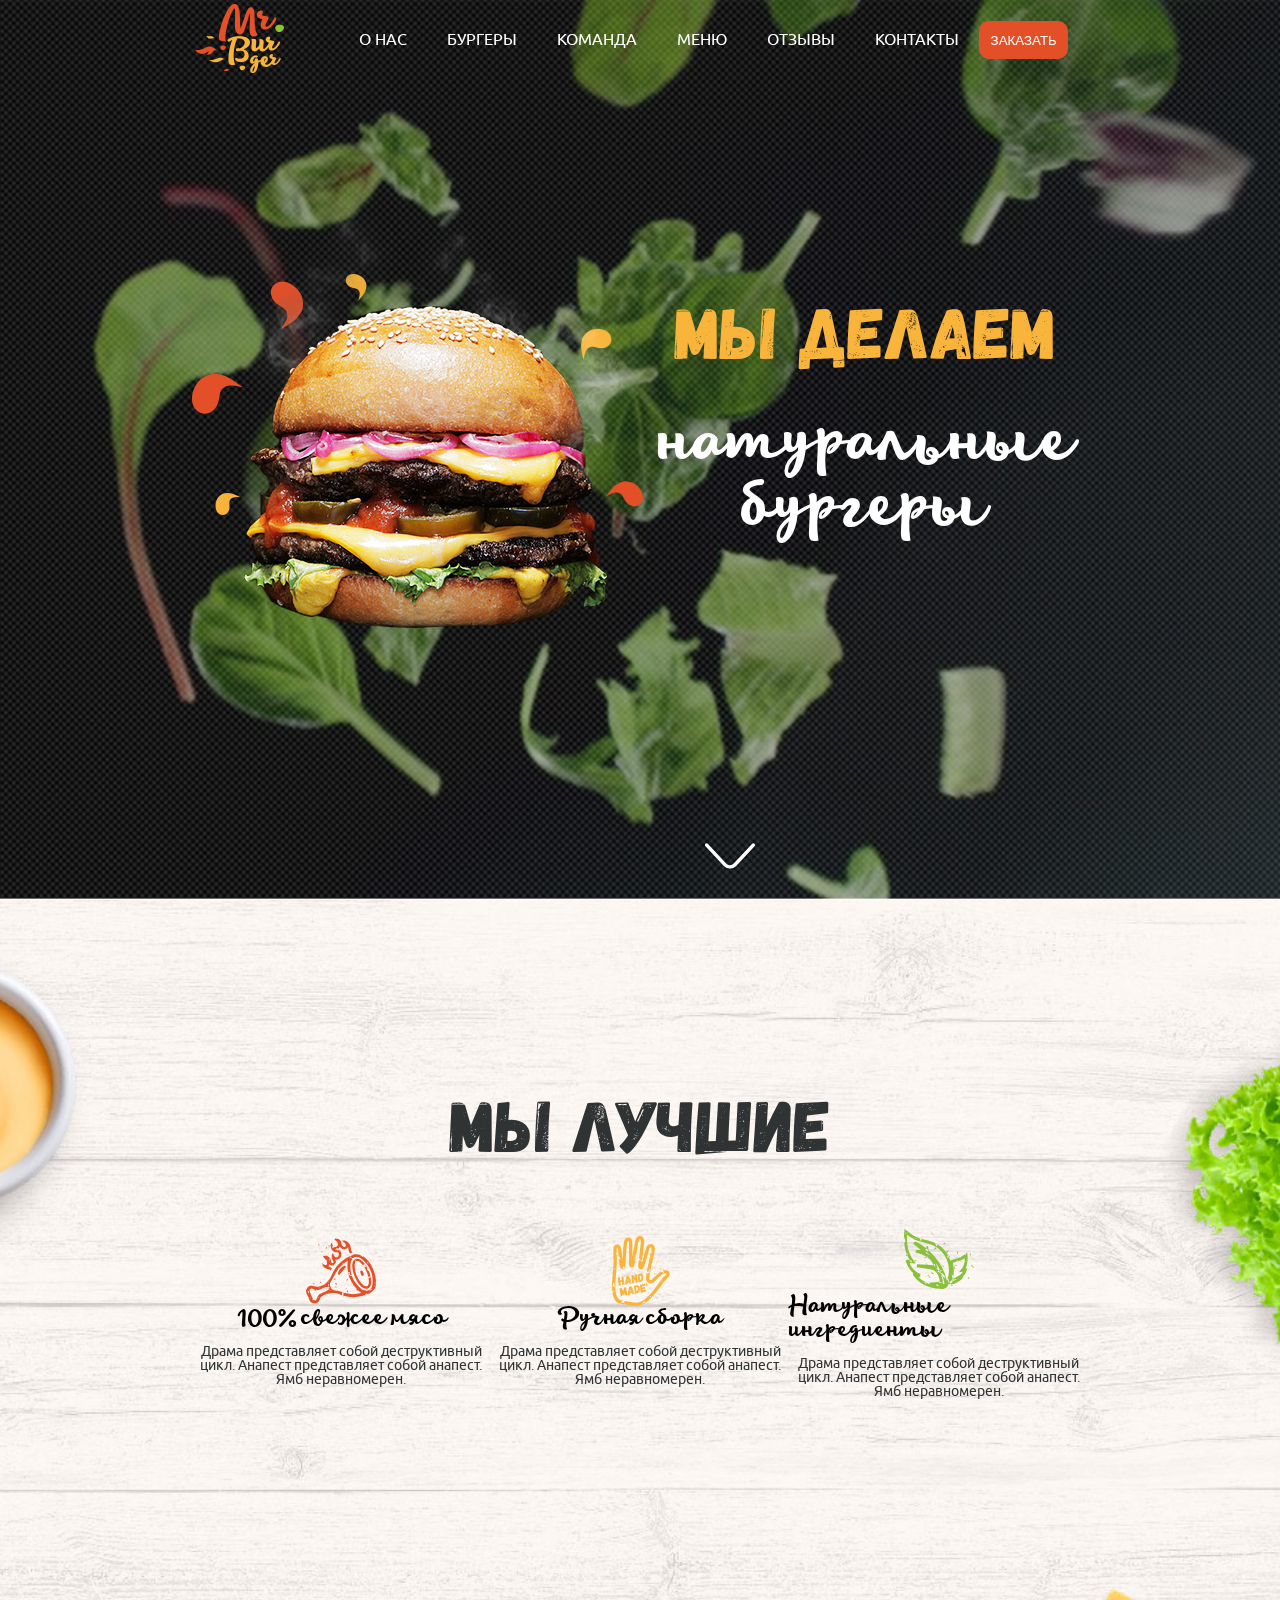
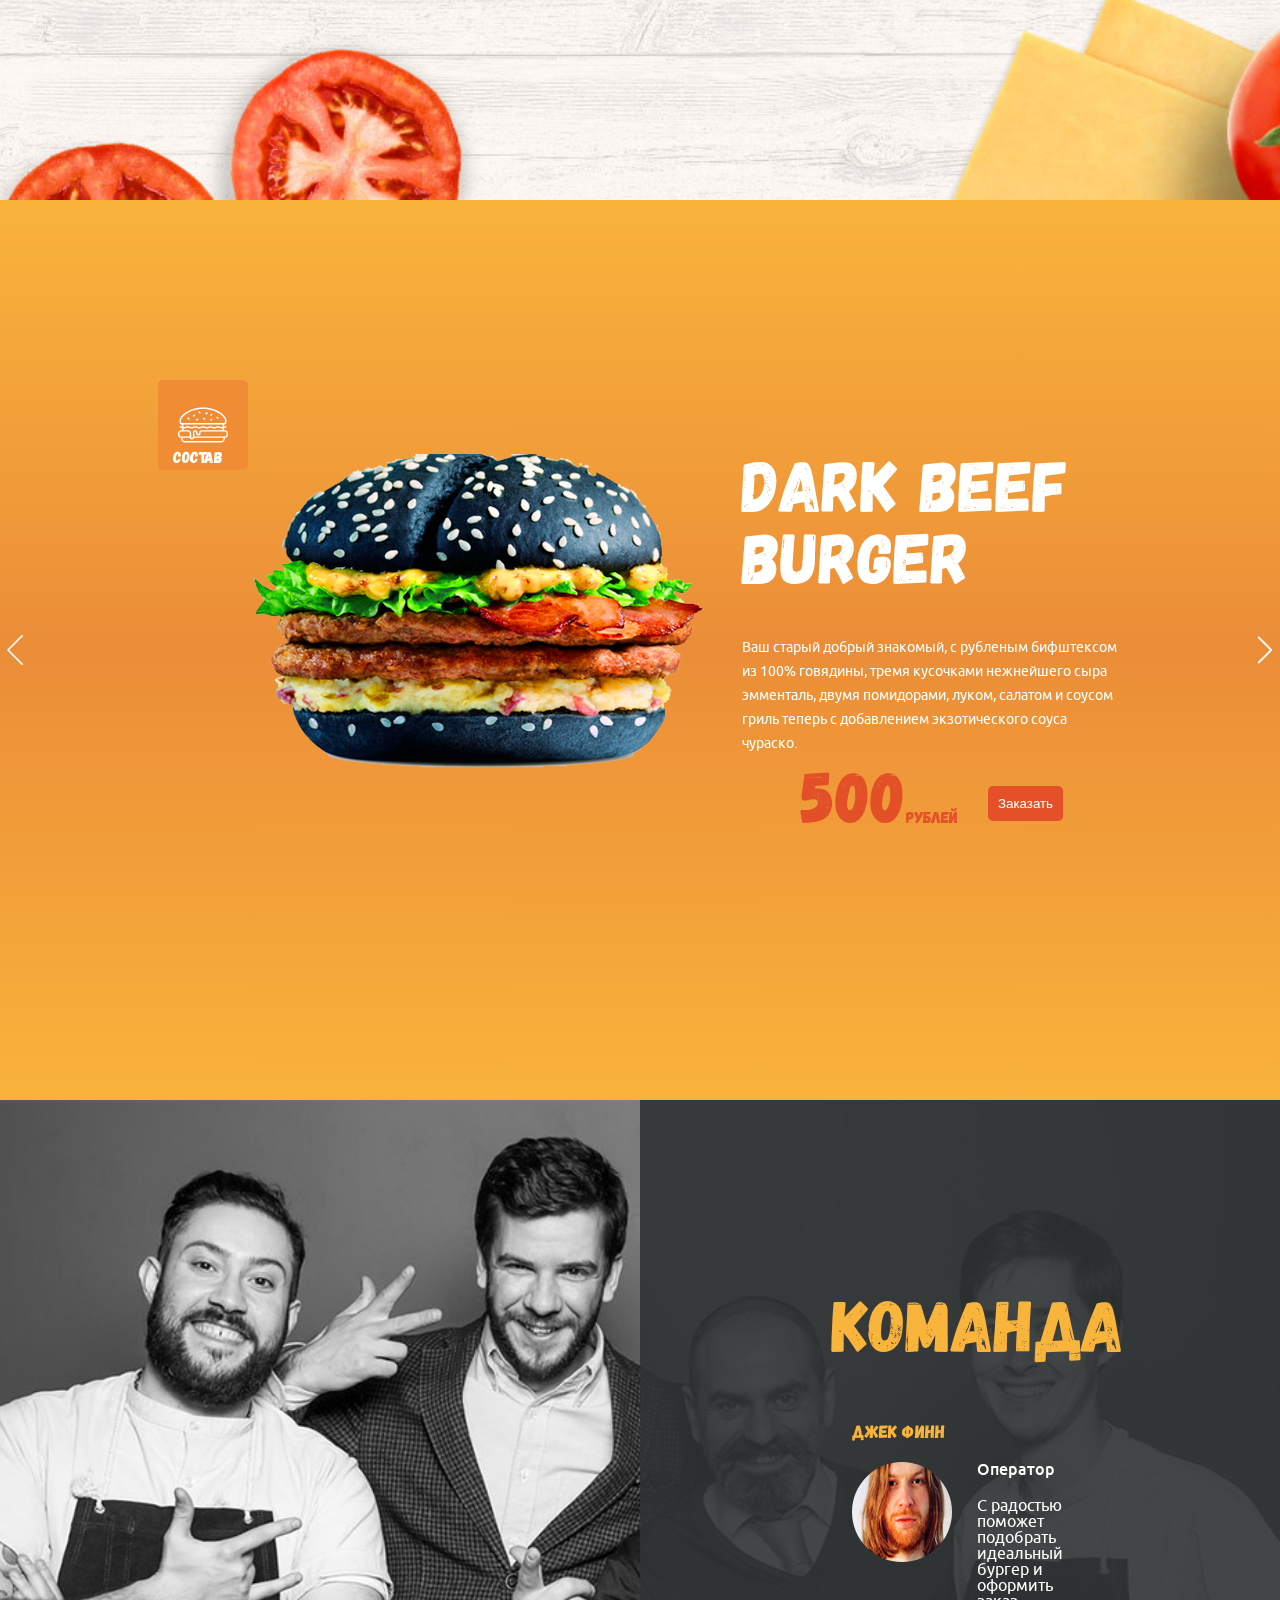
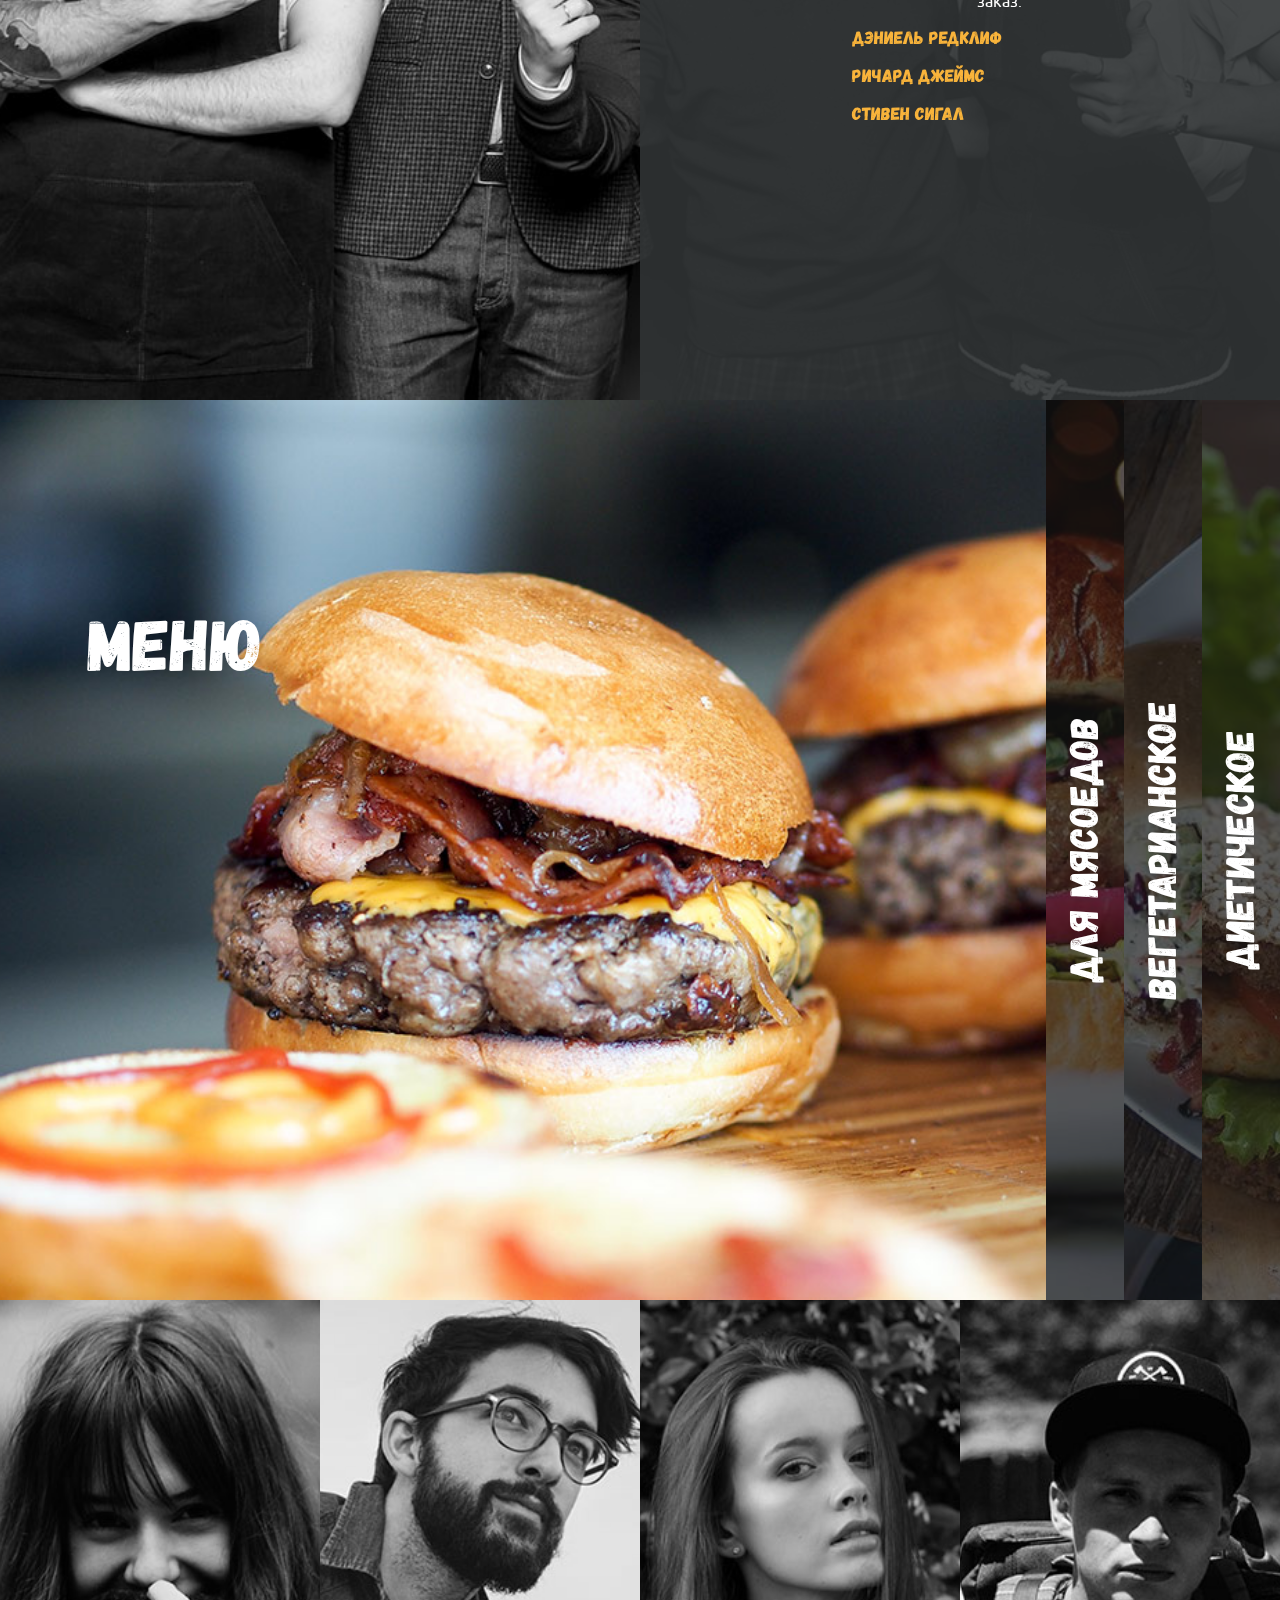
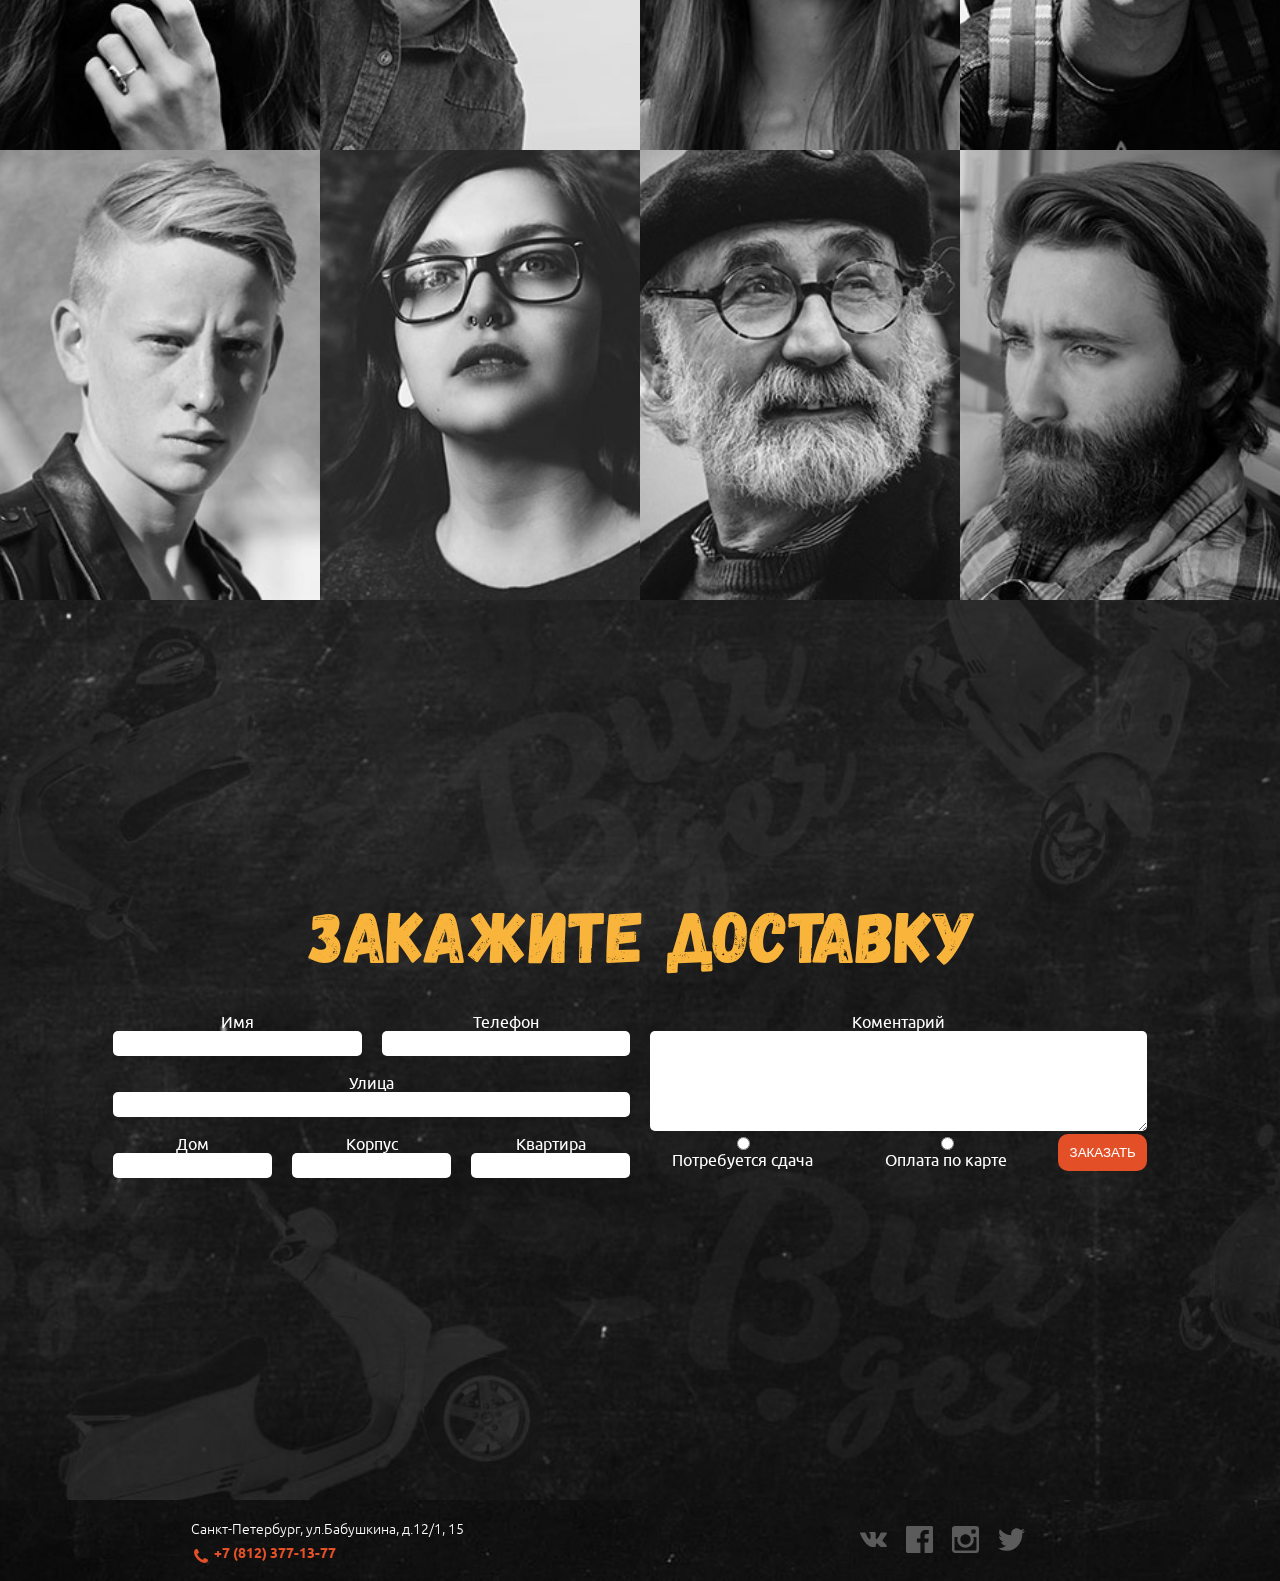
==== commit 5ee112a2: "svg changes" ====
--- a/index.html
+++ b/index.html
@@ -6,10 +6,9 @@
     <meta name="viewport" content="width=device-width, initial-scale=1.0">
     <meta http-equiv="X-UA-Compatible" content="ie=edge">
     <title>Burger-Land</title>
-    <link rel="icon" href="/favicon.ico" type="image/x-icon">
+    <link rel="icon" type="image/png" href="./favicon/favicon.ico" />
     <link rel="stylesheet" href="css/flexboxgrid.min.css" type="text/css">
     <link rel="stylesheet" href="css/main.css">
-    <script src="https://api-maps.yandex.ru/2.1/?lang=ru_RU" type="text/javascript"></script>
 
 </head>
 
@@ -71,21 +70,21 @@
                     <ul class="best__list">
                         <li class="best__item">
                             <svg>
-                                <use class="meat" xlink:href="./img/icons/sprite/sprite.svg#meat" width="100px" height="100px"></use>
+                                <use class="meat" xlink:href="./img/icons/sprite/sprite.svg#meat" width="70px" height="70px"></use>
                             </svg>
                             <h4 class="best__content--head">100% свежее мясо</h4>
                             <p class="best__content--descr">Драма представляет собой деструктивный цикл. Анапест представляет собой анапест. Ямб неравномерен.</p>
                         </li>
                         <li class="best__item">
                             <svg>
-                                <use class="hand" xlink:href="./img/icons/sprite/sprite.svg#hand" width="100px" height="100px"></use>
+                                <use class="hand" xlink:href="./img/icons/sprite/sprite.svg#hand" width="70px" height="70px"></use>
                             </svg>
                             <h4 class="best__content--head">Ручная сборка</h4>
                             <p class="best__content--descr">Драма представляет собой деструктивный цикл. Анапест представляет собой анапест. Ямб неравномерен.</p>
                         </li>
                         <li class="best__item">
                             <svg>
-                                <use class="natural" xlink:href="./img/icons/sprite/sprite.svg#natural" width="100px" height="100px"></use>
+                                <use class="natural" xlink:href="./img/icons/sprite/sprite.svg#natural" width="70px" height="70px"></use>
                             </svg>
                             <h4 class="best__content--head">Натуральные ингредиенты</h4>
                             <p class="best__content--descr">Драма представляет собой деструктивный цикл. Анапест представляет собой анапест. Ямб неравномерен.</p>
@@ -684,73 +683,6 @@
     <script src="js/main.js"></script>
     <script src="js/slider.js"></script>
     <script src="js/menu.js"></script>
-    <script type="text/javascript">
-        ymaps.ready(init);
-        var placemarks = [
-            {
-                latitude: 59.97,
-                longitude: 30.31,
-                hintContent: '<div class="map__hint">ул. Литераторов д. 19</div>',
-                balloonContent: [
-                    '<div class="map__balloon">',
-                '<img class="map__burger-img" src="img/section__contacts/icon_map_burger.png" alt="Бургер">',
-                'Самые вкусные бургеры у нас!',
-                '</div>'
-                ]
-            },
-            {
-                latitude: 59.94,
-                longitude: 30.25,
-                hintContent: '<div class="map__hint">Малый проспект В О, д 64</div>',
-                balloonContent: [
-                    '<div class="map__balloon">',
-                '<img class="map__burger-img" src="img/section__contacts/icon_map_burger.png" alt="Бургер">',
-                'Самые вкусные бургеры у нас!',
-                '</div>'
-                ]
-            },
-            {
-                latitude: 59.93,
-                longitude: 30.34,
-                hintContent: '<div class="map__hint">Набережная реки Фонтанки д 56</div>',
-                balloonContent: [
-                    '<div class="map__balloon">',
-                '<img class="map__burger-img" src="img/section__contacts/icon_map_burger.png" alt="Бургер">',
-                'Самые вкусные бургеры у нас!',
-                '</div>'
-                ]
-            }
-        ],
-       geoObjects= [];
-        function init() {
-            var map = new ymaps.Map('map', {
-                center: [59.94, 30.32],
-                zoom: 12,
-                controls: ['zoomControl'],
-                behaviors: ['drag']
-            });
-            for (var i = 0; i < placemarks.length; i++) {
-                geoObjects[i] = new ymaps.Placemark([placemarks[i].latitude, placemarks[i].longitude], {
-                hintContent: placemarks[i].hintContent,
-                balloonContent:placemarks[i].balloonContent.join('')
-                
-            },
-            {
-                iconLayout: 'default#image',
-                iconImageHref: 'img/section__contacts/map-marker.png',
-                iconImageSize: [50, 60],
-                iconImageOffset: [-23, -57]
-            });
-            
-            }
-            
-            var clusterer = new ymaps.Clusterer({
-            });
-            map.geoObjects.add(clusterer);
-            //map.geoObjects.add(placemark);
-            clusterer.add(geoObjects);
-        }       
-    </script>
     
 </body>
 
--- a/css/main.css
+++ b/css/main.css
@@ -336,12 +336,16 @@
   -webkit-box-align: center;
   -ms-flex-align: center;
   align-items: center;
-  width: 6.25rem;
-  height: 100px; }
-  @media screen and (max-width: 480px) {
+  width: 4.375rem;
+  height: 4.375rem; }
+  @media screen and (max-width: 768px) {
     svg {
-      width: 8rem;
-      height: 10rem; } }
+      width: 5rem;
+      height: 5rem; } }
+  @media screen and (max-width: 480px) {
+    svg {
+      width: 4.375rem;
+      height: 4.375rem; } }
 
 .best {
   background: url(../img/best/background.jpg) center center/cover no-repeat;
@@ -433,9 +437,7 @@
   flex-direction: column;
   -webkit-box-pack: center;
   -ms-flex-pack: center;
-  justify-content: center;
-  -ms-flex-wrap: wrap;
-  flex-wrap: wrap; }
+  justify-content: center; }
 
 .meat {
   fill: #e45028;
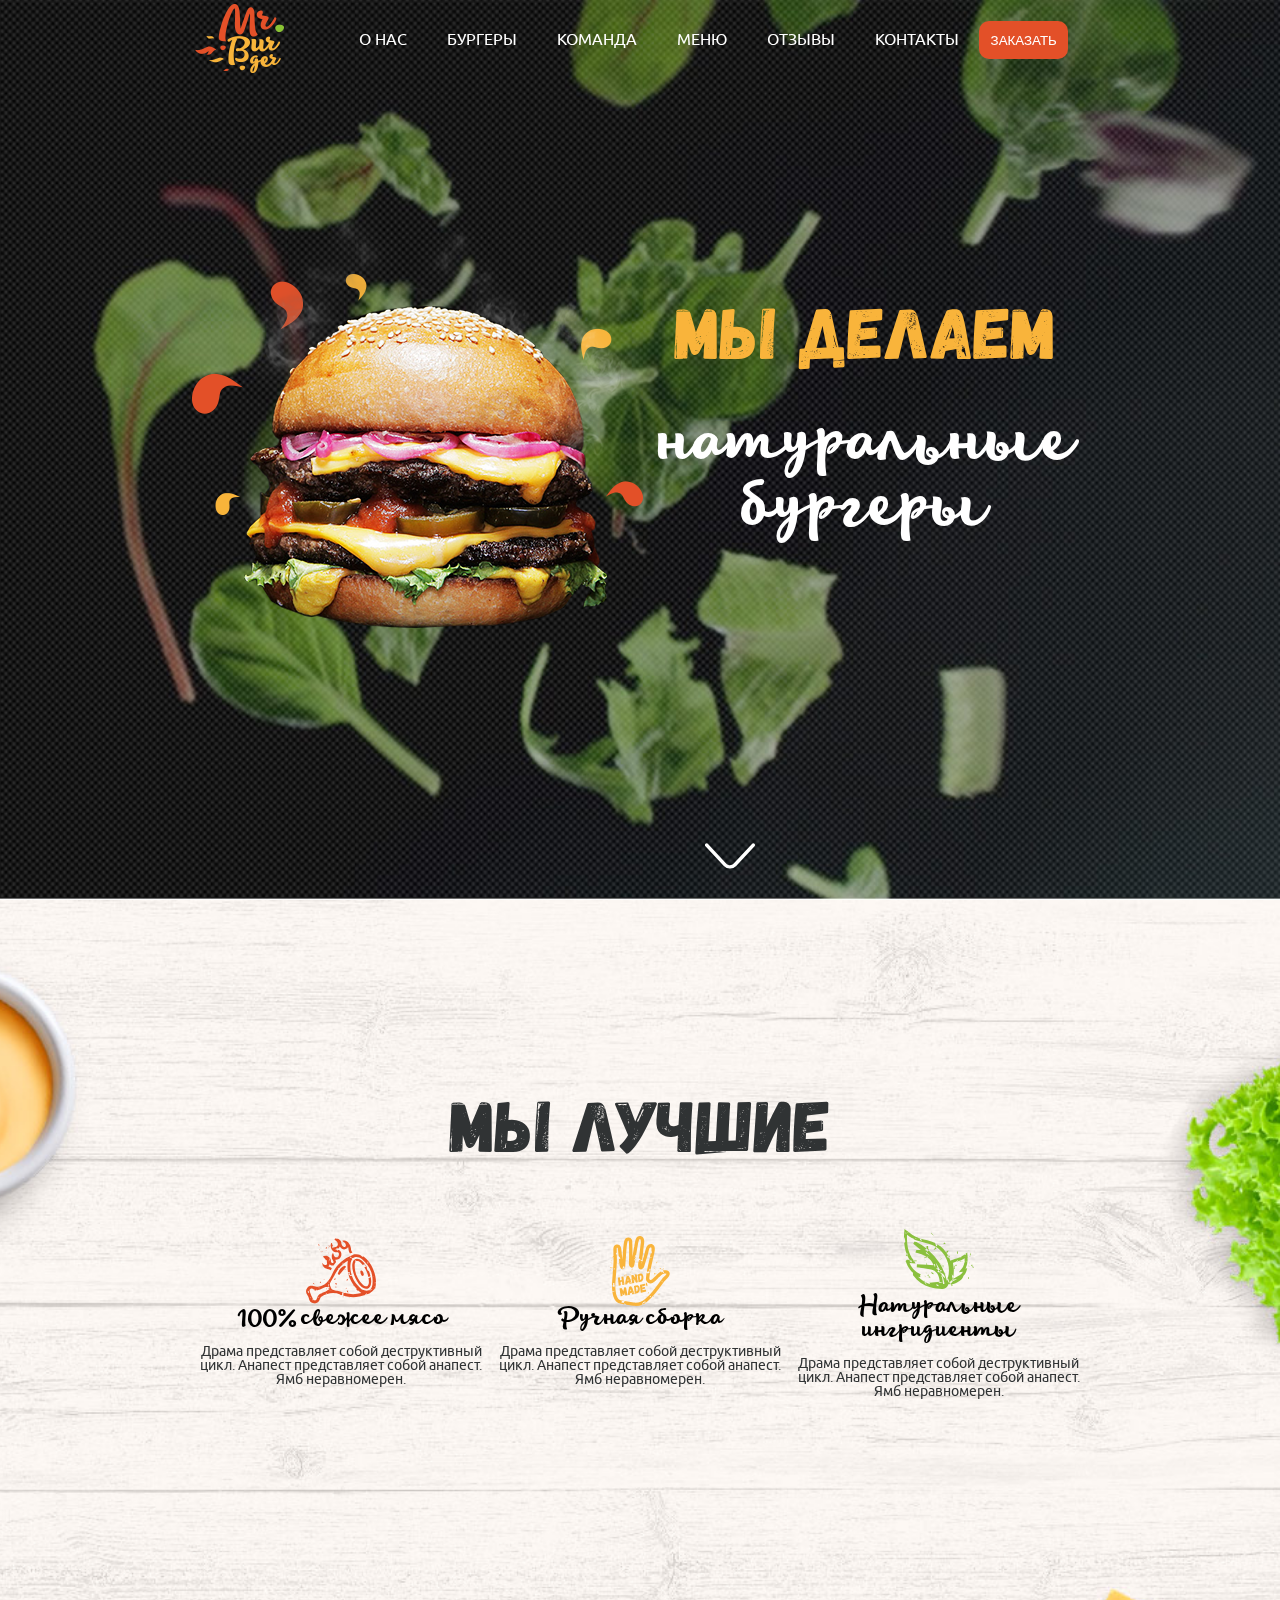
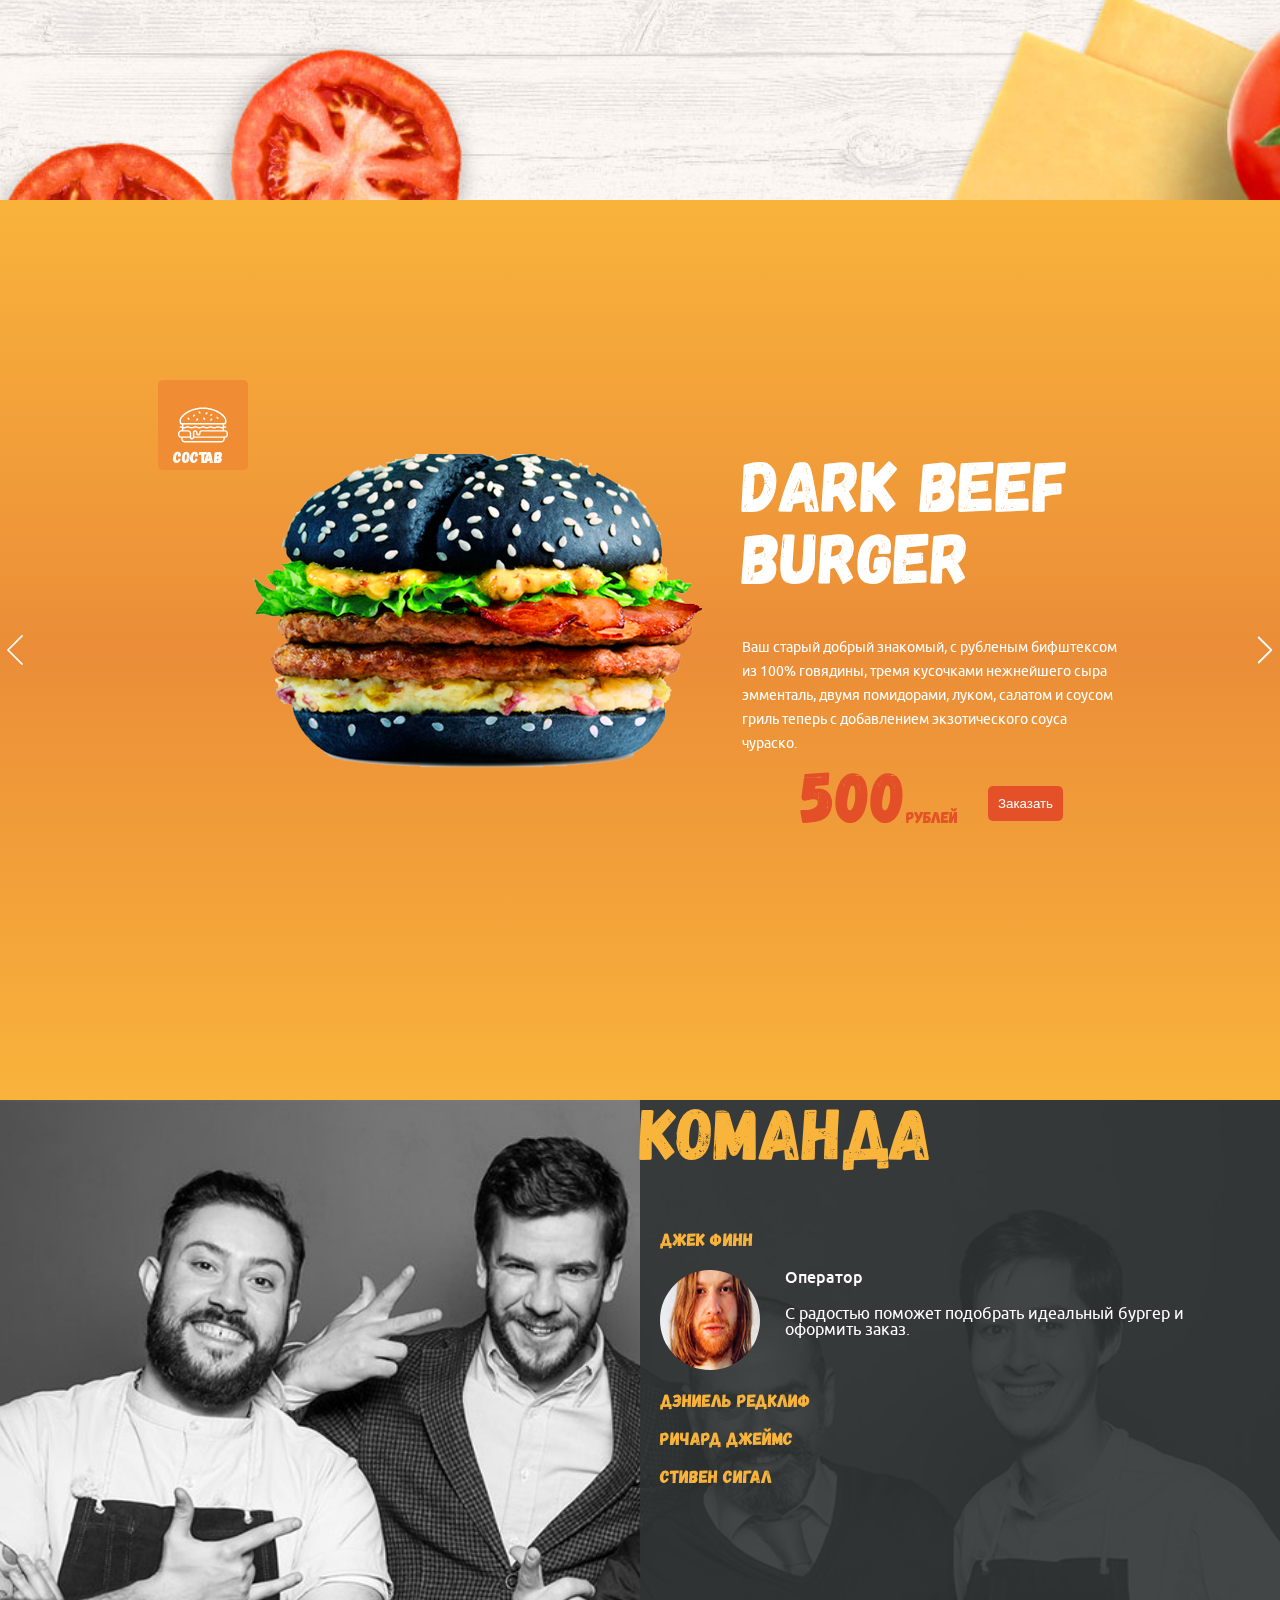
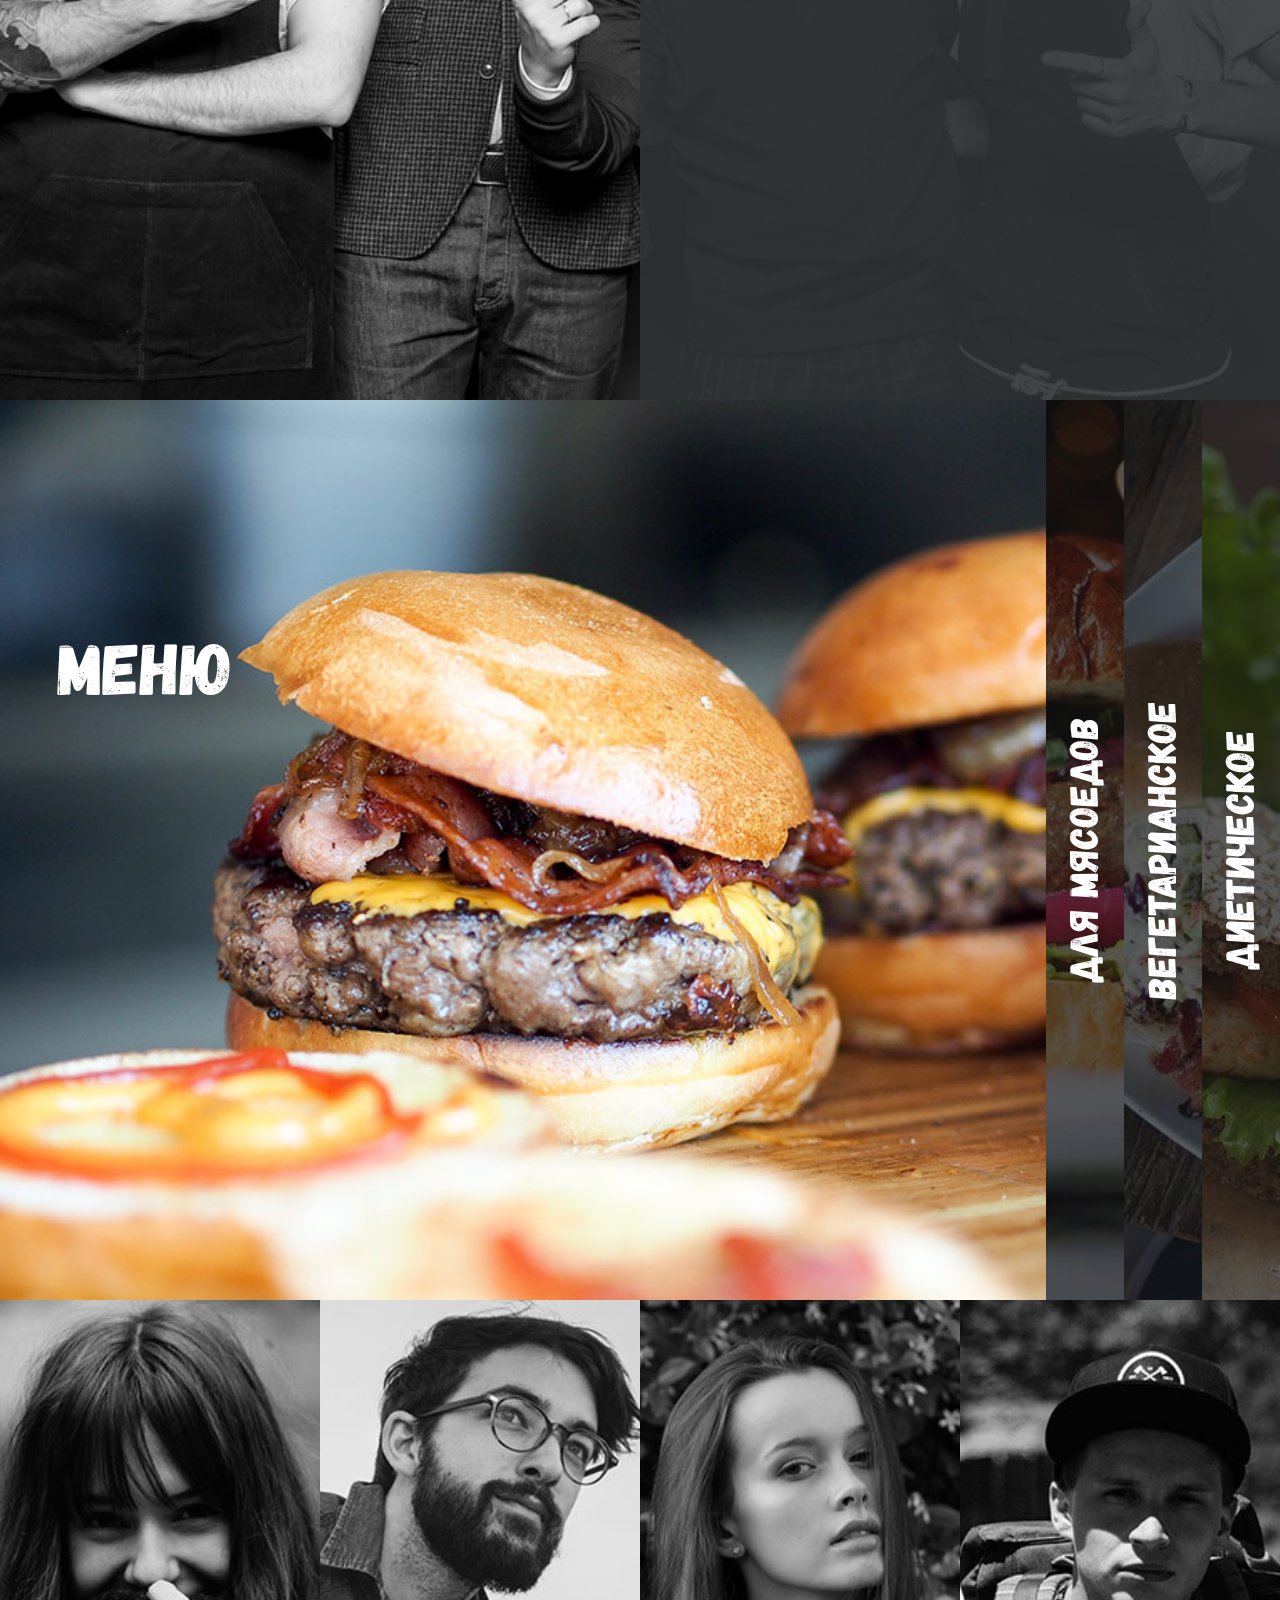
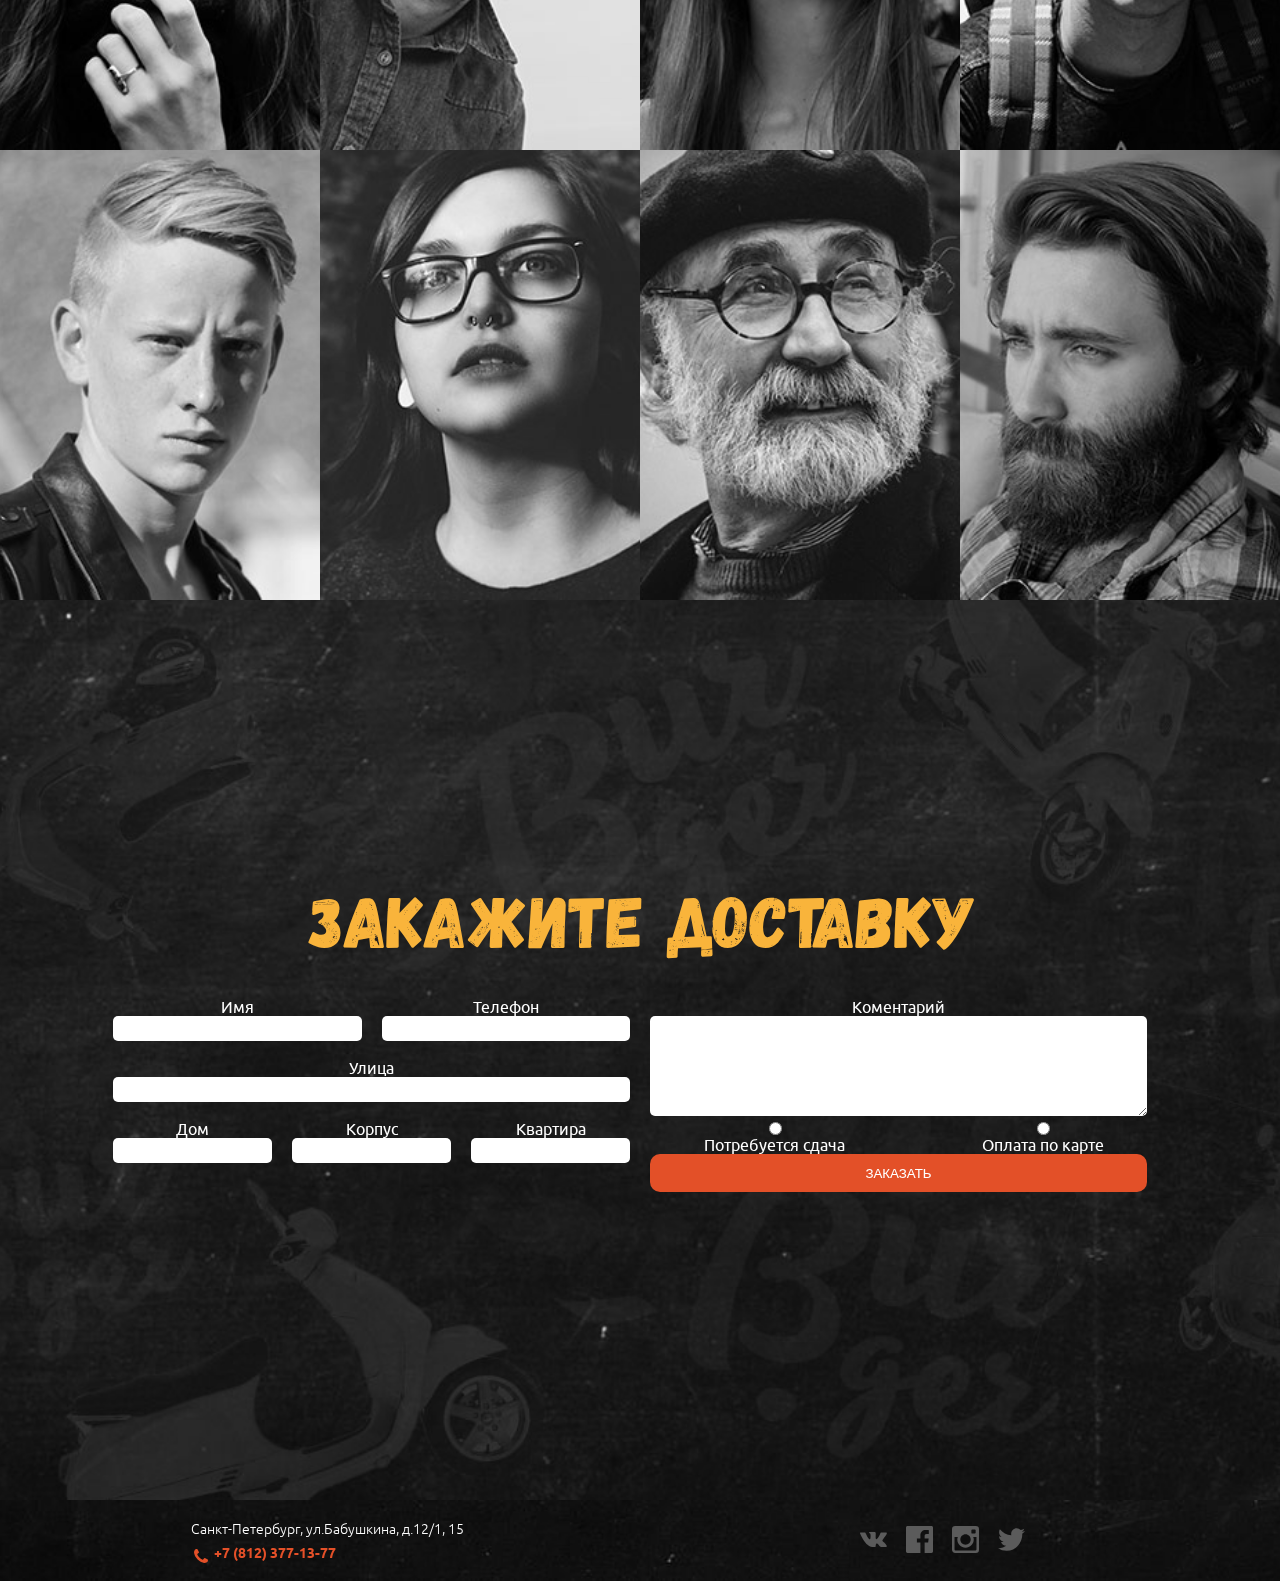
==== commit 765e359d: "some changes in sections" ====
--- a/index.html
+++ b/index.html
@@ -86,7 +86,7 @@
                             <svg>
                                 <use class="natural" xlink:href="./img/icons/sprite/sprite.svg#natural" width="70px" height="70px"></use>
                             </svg>
-                            <h4 class="best__content--head">Натуральные ингредиенты</h4>
+                            <h4 class="best__content--head">Натуральные ингридиенты</h4>
                             <p class="best__content--descr">Драма представляет собой деструктивный цикл. Анапест представляет собой анапест. Ямб неравномерен.</p>
                         </li>
                     </ul>
@@ -469,9 +469,6 @@
                             <p class="reviews__desc">
                                 Эти гамбургеры, не дают мне уснуть. Я постоянно думаю только о них. Очень вкусные... Обязательно приду сюда вновь!!
                             </p>
-                            <div class="btn__descr">
-                                <a href="#" class="reviews__btn">Подробнее</a>
-                            </div>
                         </div>
                     </li>
                     <li class="reviews__item">
@@ -481,9 +478,6 @@
                             <p class="reviews__desc">
                                 Эти гамбургеры, не дают мне уснуть. Я постоянно думаю только о них. Очень вкусные... Обязательно приду сюда вновь!!
                             </p>
-                            <div class="btn__descr">
-                                <a href="#" class="reviews__btn">Подробнее</a>
-                            </div>
                         </div>
                     </li>
                     <li class="reviews__item">
@@ -493,9 +487,6 @@
                             <p class="reviews__desc">
                                 Эти гамбургеры, не дают мне уснуть. Я постоянно думаю только о них. Очень вкусные... Обязательно приду сюда вновь!!
                             </p>
-                            <div class="btn__descr">
-                                <a href="#" class="reviews__btn">Подробнее</a>
-                            </div>
                         </div>
                     </li>
                     <li class="reviews__item">
@@ -506,9 +497,6 @@
                             <p class="reviews__desc">
                                 Эти гамбургеры, не дают мне уснуть. Я постоянно думаю только о них. Очень вкусные... Обязательно приду сюда вновь!!
                             </p>
-                            <div class="btn__descr">
-                                <a href="#" class="reviews__btn">Подробнее</a>
-                            </div>
                         </div>
                     </li>
                     <li class="reviews__item">
@@ -518,9 +506,6 @@
                             <p class="reviews__desc">
                                 Эти гамбургеры, не дают мне уснуть. Я постоянно думаю только о них. Очень вкусные... Обязательно приду сюда вновь!!
                             </p>
-                            <div class="btn__descr">
-                                <a href="#" class="reviews__btn">Подробнее</a>
-                            </div>
                         </div>
                     </li>
                     <li class="reviews__item">
@@ -530,9 +515,6 @@
                             <p class="reviews__desc">
                                 Эти гамбургеры, не дают мне уснуть. Я постоянно думаю только о них. Очень вкусные... Обязательно приду сюда вновь!!
                             </p>
-                            <div class="btn__descr">
-                                <a href="#" class="reviews__btn">Подробнее</a>
-                            </div>
                         </div>
                     </li>
                     <li class="reviews__item">
@@ -542,9 +524,6 @@
                             <p class="reviews__desc">
                                 Эти гамбургеры, не дают мне уснуть. Я постоянно думаю только о них. Очень вкусные... Обязательно приду сюда вновь!!
                             </p>
-                            <div class="btn__descr">
-                                <a href="#" class="reviews__btn">Подробнее</a>
-                            </div>
                         </div>
                     </li>
                     <li class="reviews__item">
@@ -554,10 +533,6 @@
                             <p class="reviews__desc">
                                 Эти гамбургеры, не дают мне уснуть. Я постоянно думаю только о них. Очень вкусные... Обязательно приду сюда вновь!!
                             </p>
-                            <div class="btn__descr">
-                                <a href="#" class="reviews__btn">Подробнее</a>
-                            </div>
-
                         </div>
 
                 </ul>
@@ -566,7 +541,7 @@
             <section class="section order">
 
                 <div class="order__container">
-                    <div class="title yellow-title">Закажите доставку</div>
+                    <div class="title yellow-title order__title">Закажите доставку</div>
                     <div class="form">
                         <div class="form__left">
                             <form action="server.php" method="POST" class="form__elem">
@@ -623,8 +598,9 @@
                                             <input class="form__radio" type="checkbox" name="dont-disturb" value="1">
                                             <div class="form__block-title">Не перезванивать</div>
                                         </label>-->
-                                        <button type="submit" class="btn orange__btn">Заказать</button>
-                                    </div>
+                                       
+                                    </div> 
+                                    <button type="submit" class="btn orange__btn">Заказать</button>
                                 </div>
 
                             </form>
--- a/css/main.css
+++ b/css/main.css
@@ -203,6 +203,34 @@
   -webkit-box-direction: normal;
   -ms-flex-direction: column;
   flex-direction: column; }
+  @media screen and (max-width: 768px) {
+    .hero {
+      width: 100%;
+      -webkit-box-orient: vertical;
+      -webkit-box-direction: normal;
+      -ms-flex-direction: column;
+      flex-direction: column;
+      text-align: center;
+      -webkit-box-align: center;
+      -ms-flex-align: center;
+      align-items: center;
+      -webkit-box-pack: center;
+      -ms-flex-pack: center;
+      justify-content: center; } }
+  @media screen and (max-width: 480px) {
+    .hero {
+      width: 100%;
+      -webkit-box-orient: vertical;
+      -webkit-box-direction: normal;
+      -ms-flex-direction: column;
+      flex-direction: column;
+      text-align: center;
+      -webkit-box-align: center;
+      -ms-flex-align: center;
+      align-items: center;
+      -webkit-box-pack: center;
+      -ms-flex-pack: center;
+      justify-content: center; } }
 
 .section__content {
   width: 70%; }
@@ -344,8 +372,8 @@
       height: 5rem; } }
   @media screen and (max-width: 480px) {
     svg {
-      width: 4.375rem;
-      height: 4.375rem; } }
+      width: 5.375rem;
+      height: 10.375rem; } }
 
 .best {
   background: url(../img/best/background.jpg) center center/cover no-repeat;
@@ -383,7 +411,8 @@
   -webkit-box-pack: center;
   -ms-flex-pack: center;
   justify-content: center;
-  margin-bottom: 5%; }
+  margin-bottom: 5%;
+  text-align: center; }
 
 .best__content {
   display: -webkit-box;
@@ -849,8 +878,8 @@
   display: flex;
   position: absolute;
   left: 0;
-  margin-left: 5.5rem;
-  margin-top: -22.875rem;
+  margin-left: 3.625rem;
+  margin-top: -19.875rem;
   color: #fff; }
 
 .menu__list {
@@ -999,6 +1028,15 @@
       width: 100%;
       text-align: center; } }
 
+@media screen and (max-width: 768px) {
+  .order__title {
+    text-align: center; } }
+
+@media screen and (max-width: 480px) {
+  .order__title {
+    font-size: 2.25rem;
+    text-align: center; } }
+
 .form {
   display: -webkit-box;
   display: -ms-flexbox;
@@ -1200,8 +1238,7 @@
     align-items: center;
     -webkit-box-pack: center;
     -ms-flex-pack: center;
-    justify-content: center;
-    margin: 30%; }
+    justify-content: center; }
 
 @media screen and (max-width: 768px) {
   .team__title {
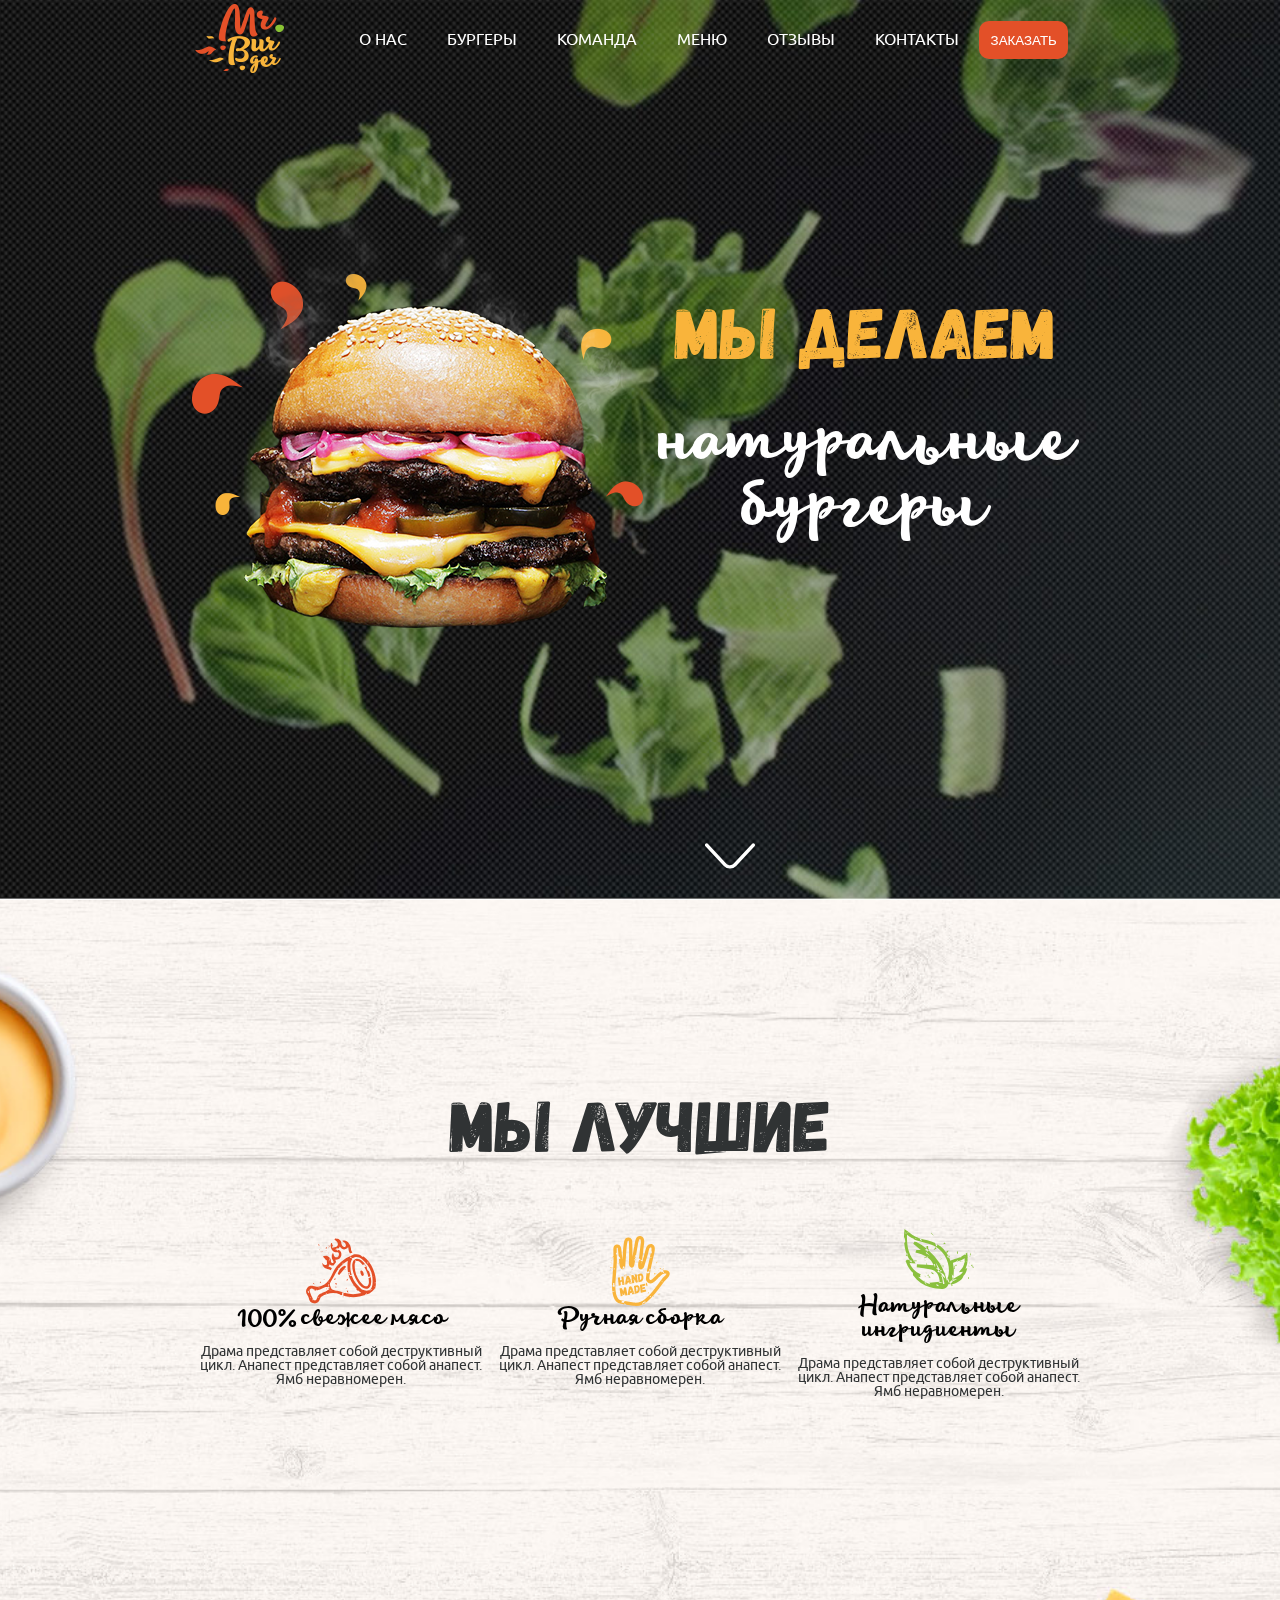
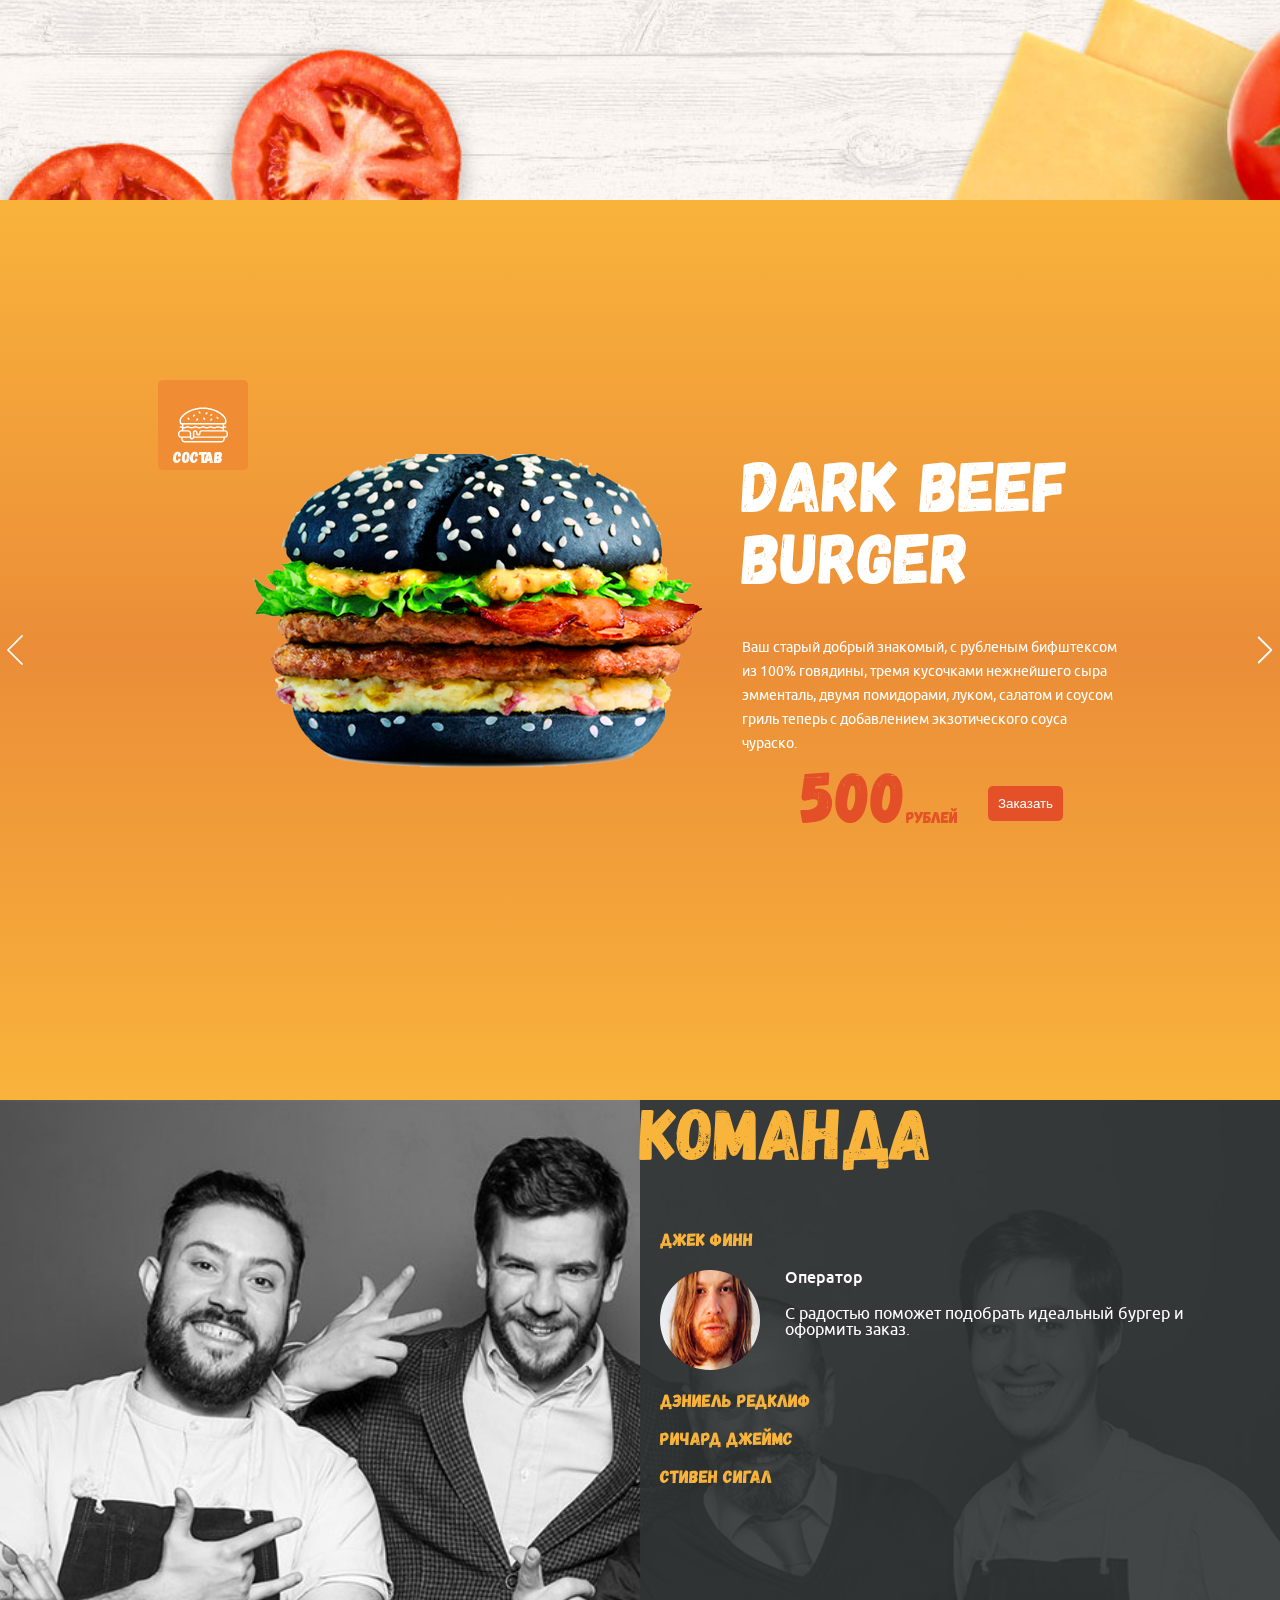
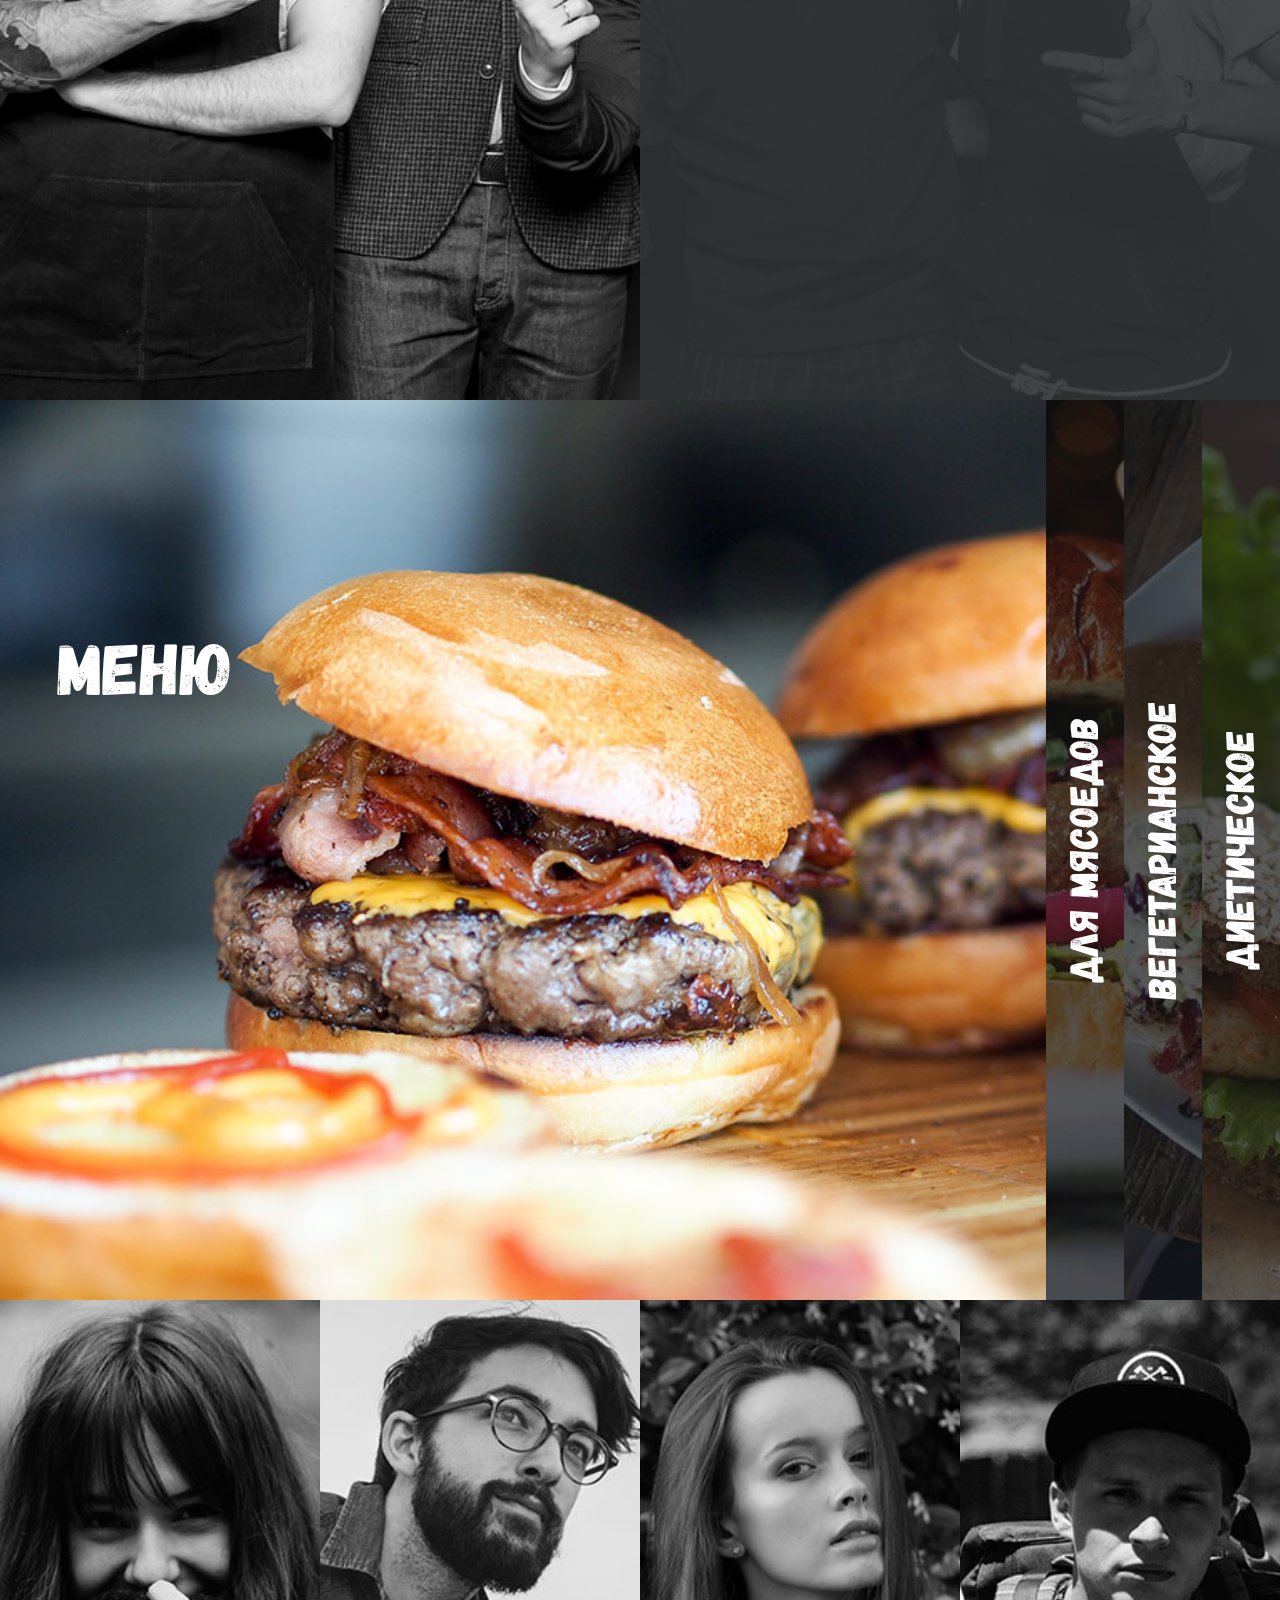
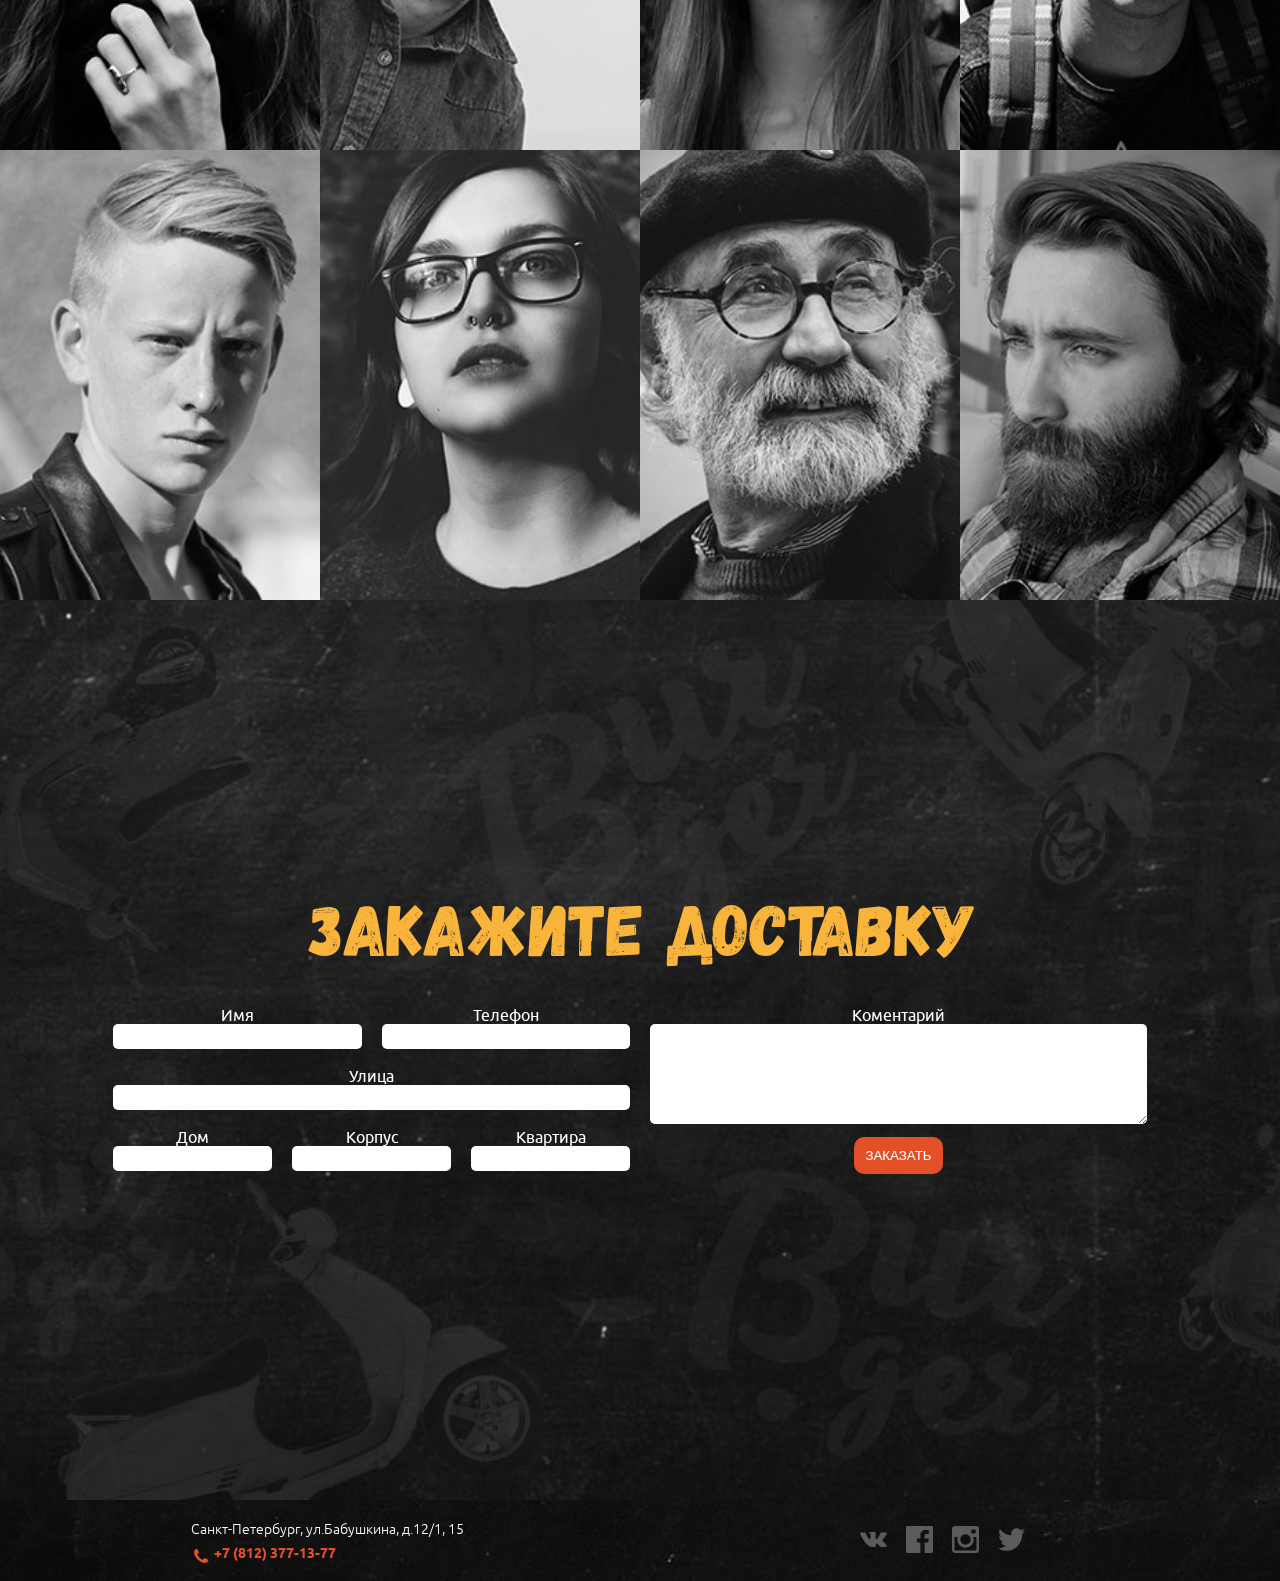
==== commit 2dab5c0a: "change form-order" ====
--- a/index.html
+++ b/index.html
@@ -577,39 +577,27 @@
                                         </label>
                                     </div>
                                 </div>
-                            
+
                         </div>
                         <div class="form__right">
-                                <div class="form__row form__row--right">
-                                    <label class="form__block">
-                                        <div class="form__block-title">Коментарий</div>
-                                        <textarea class="form__input" name="comment" rows="6" cols="20"></textarea>
-                                    </label>
-                                    <div class="form__row--right-input">
-                                        <label class="form__block">
-                                            <input class="form__radio" type="radio" name="pay">
-                                            <div class="form__block-title">Потребуется сдача</div>
-                                        </label>
-                                        <label class="form__block">
-                                            <input class="form__radio" type="radio" name="pay">
-                                            <div class="form__block-title">Оплата по карте</div>
-                                        </label>
-                                       <!-- <label class="form__block">
-                                            <input class="form__radio" type="checkbox" name="dont-disturb" value="1">
-                                            <div class="form__block-title">Не перезванивать</div>
-                                        </label>-->
-                                       
-                                    </div> 
+                            <div class="form__row form__row--right">
+                                <label class="form__block">
+                                    <div class="form__block-title">Коментарий</div>
+                                    <textarea class="form__input" name="comment" rows="6" cols="20"></textarea>
+                                </label>
+                                <div class="form__order-btn">
                                     <button type="submit" class="btn orange__btn">Заказать</button>
                                 </div>
 
+                            </div>
+
                             </form>
                         </div>
                     </div>
                 </div>
 
             </section>
-            
+
             </section>
             <footer class="footer">
                 <div class="container container--footer">
@@ -647,19 +635,19 @@
                 </div>
             </footer>
         </div>
-        
+
     </div>
 
     </div>
     </div>
 
-   
+
     <script src="https://ajax.googleapis.com/ajax/libs/jquery/3.3.1/jquery.min.js"></script>
     <script src="js/ingredients_menu.js"></script>
     <script src="js/main.js"></script>
     <script src="js/slider.js"></script>
     <script src="js/menu.js"></script>
-    
+
 </body>
 
 </html>--- a/css/main.css
+++ b/css/main.css
@@ -1122,6 +1122,10 @@
   width: 30%;
   text-align: center; }
 
+.form__order-btn {
+  width: 12.5rem;
+  margin: 10px auto; }
+
 .img {
   width: 100%;
   height: 100%;
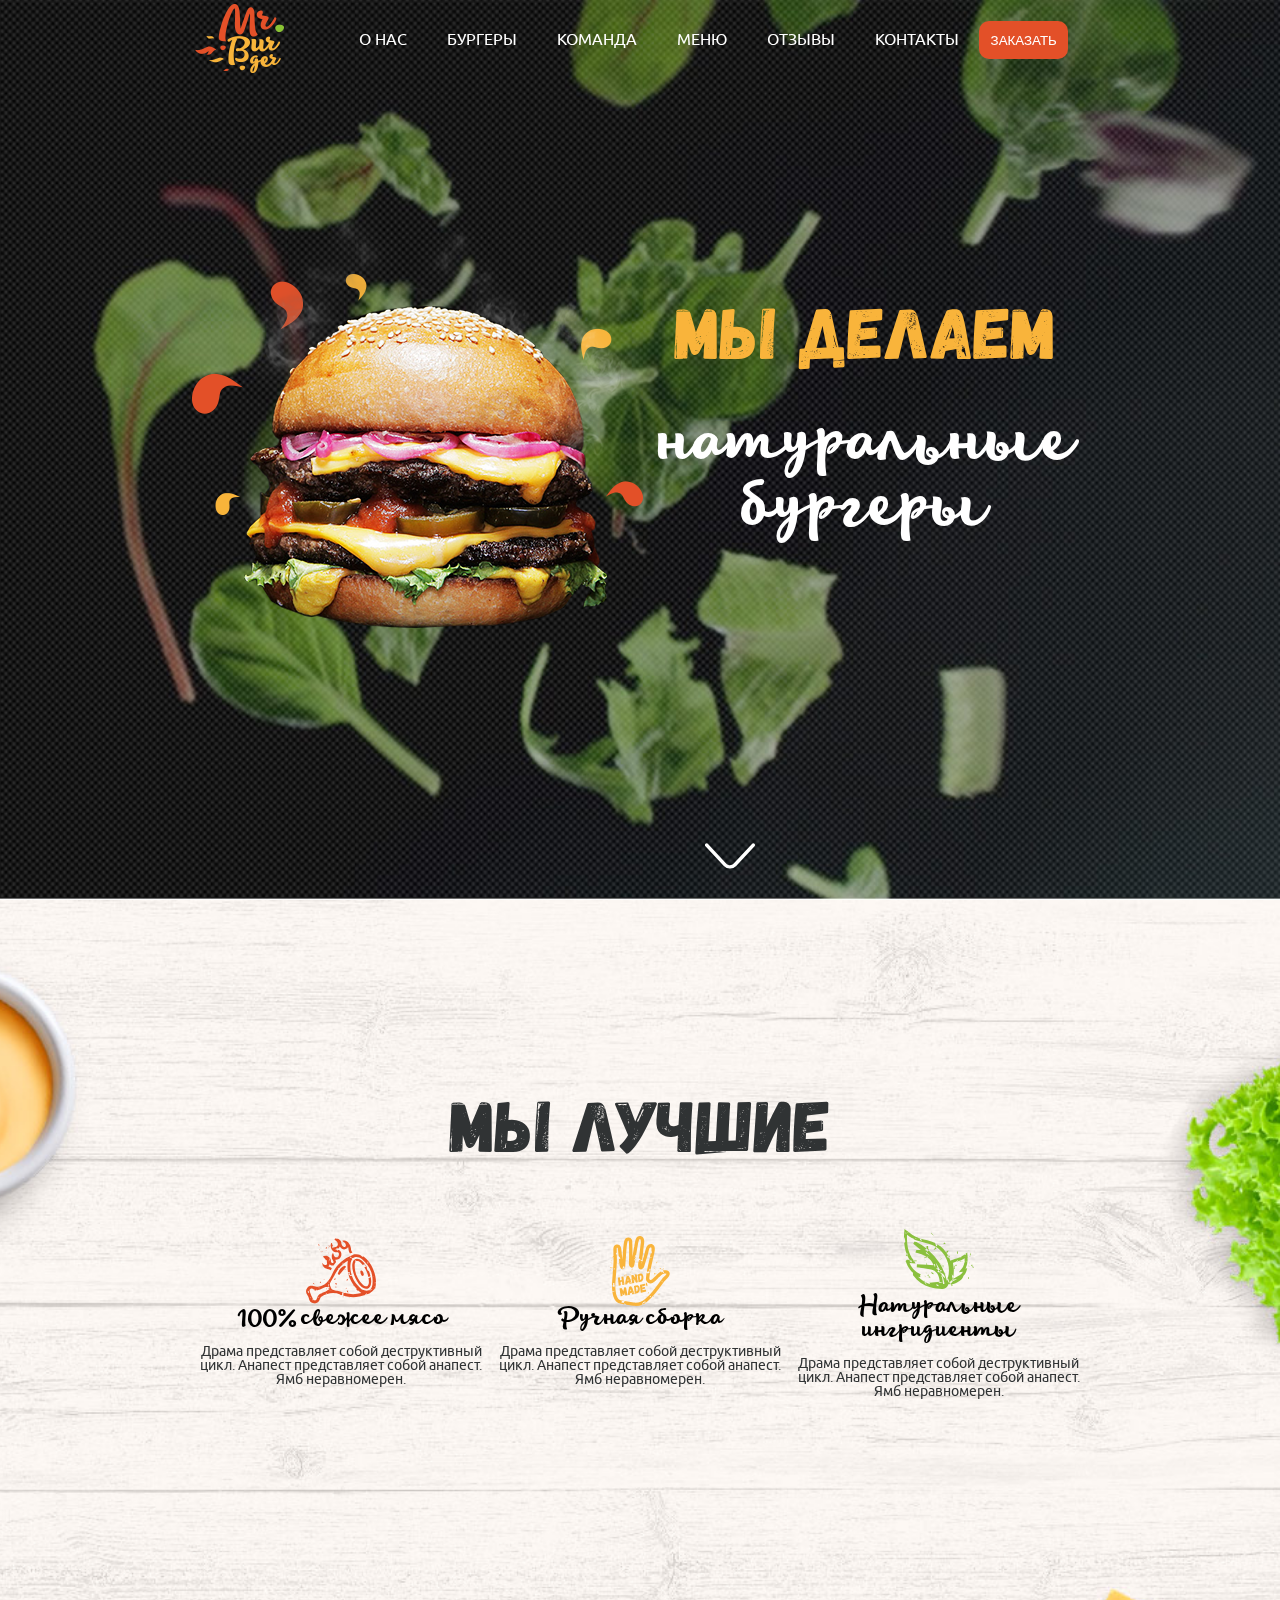
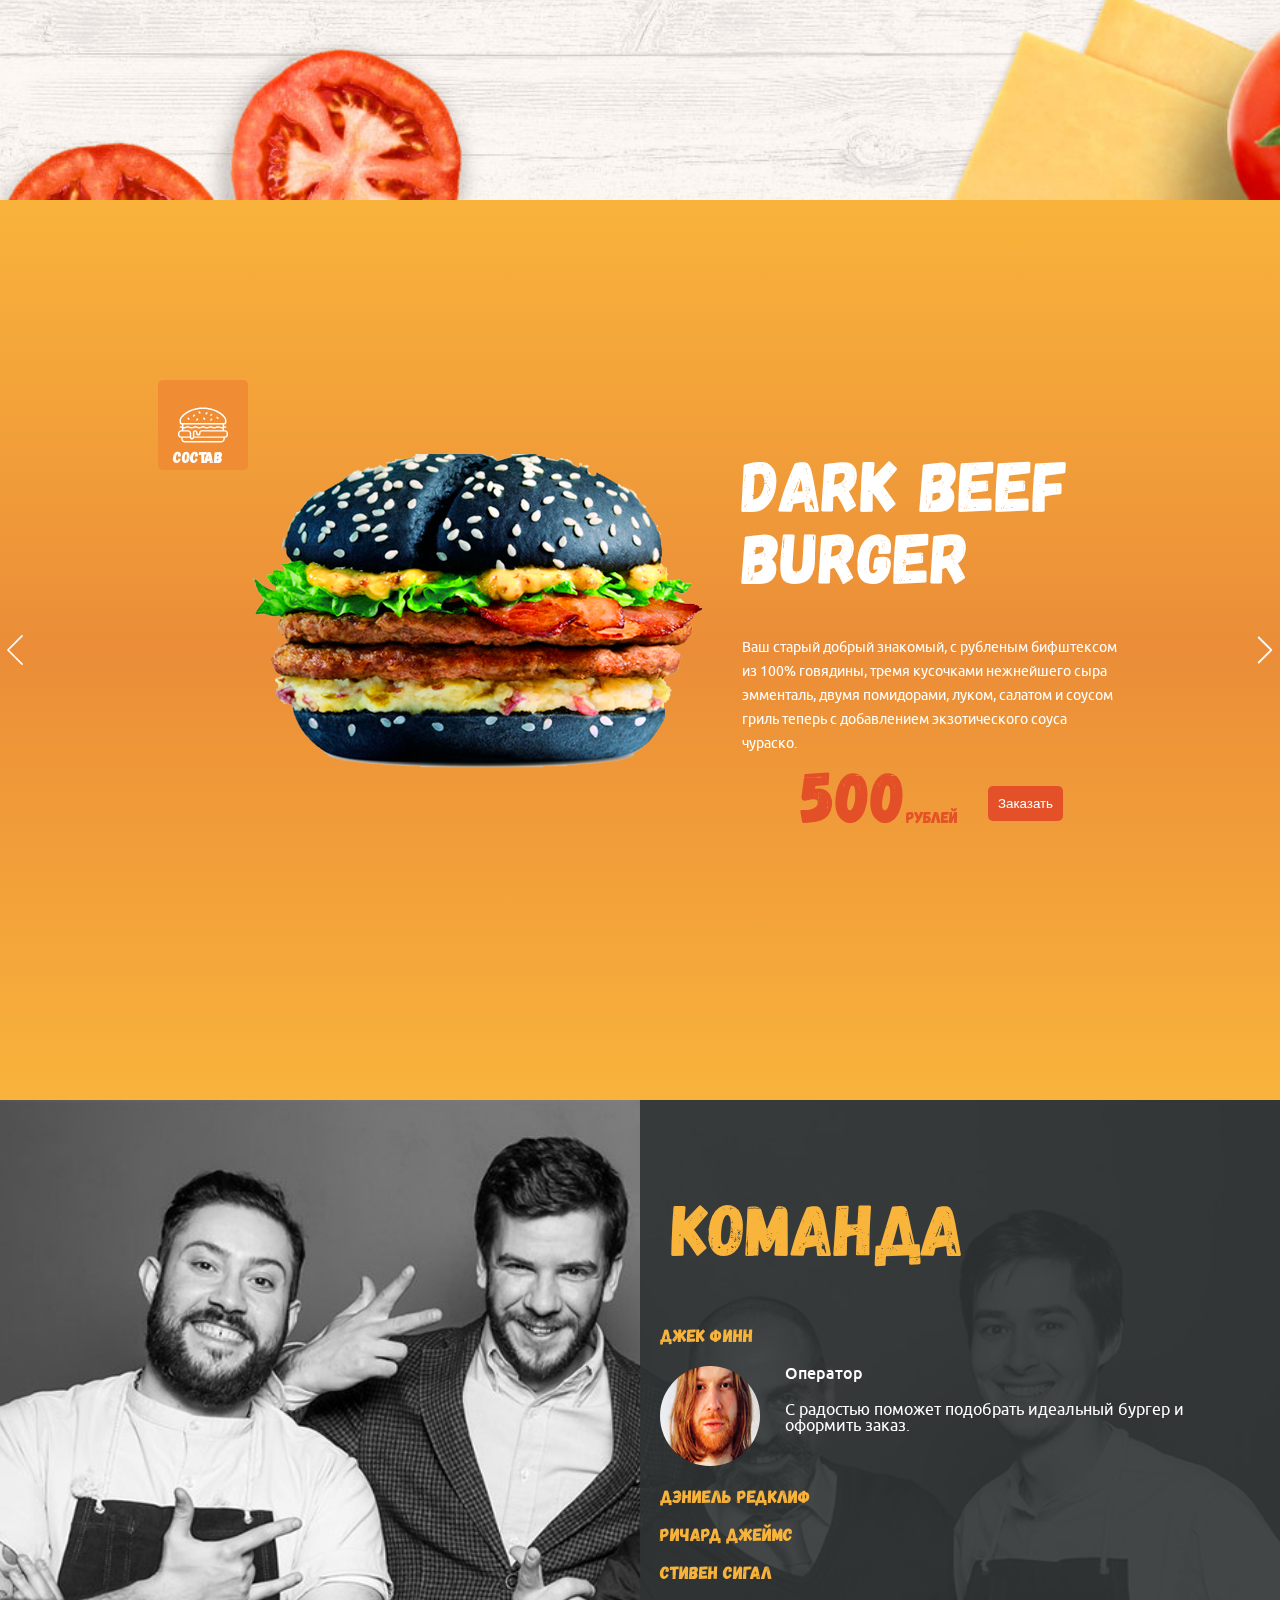
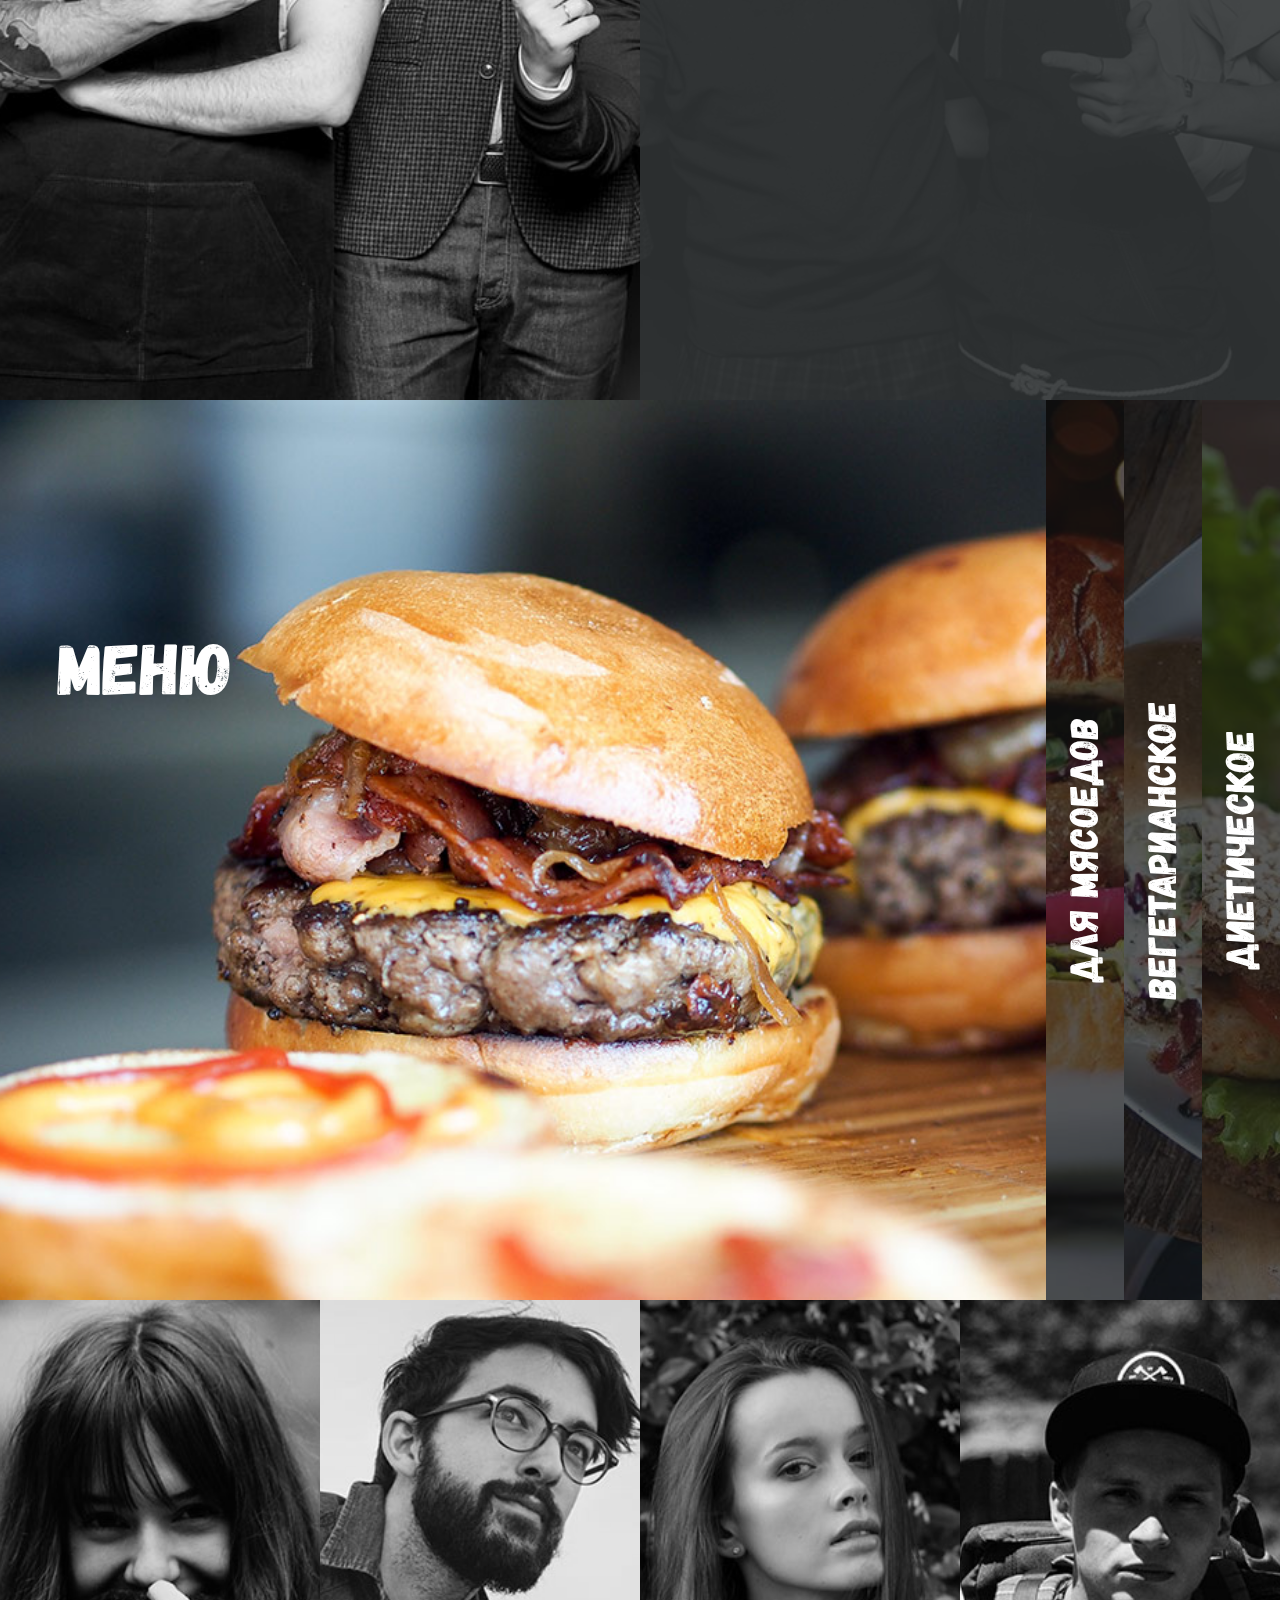
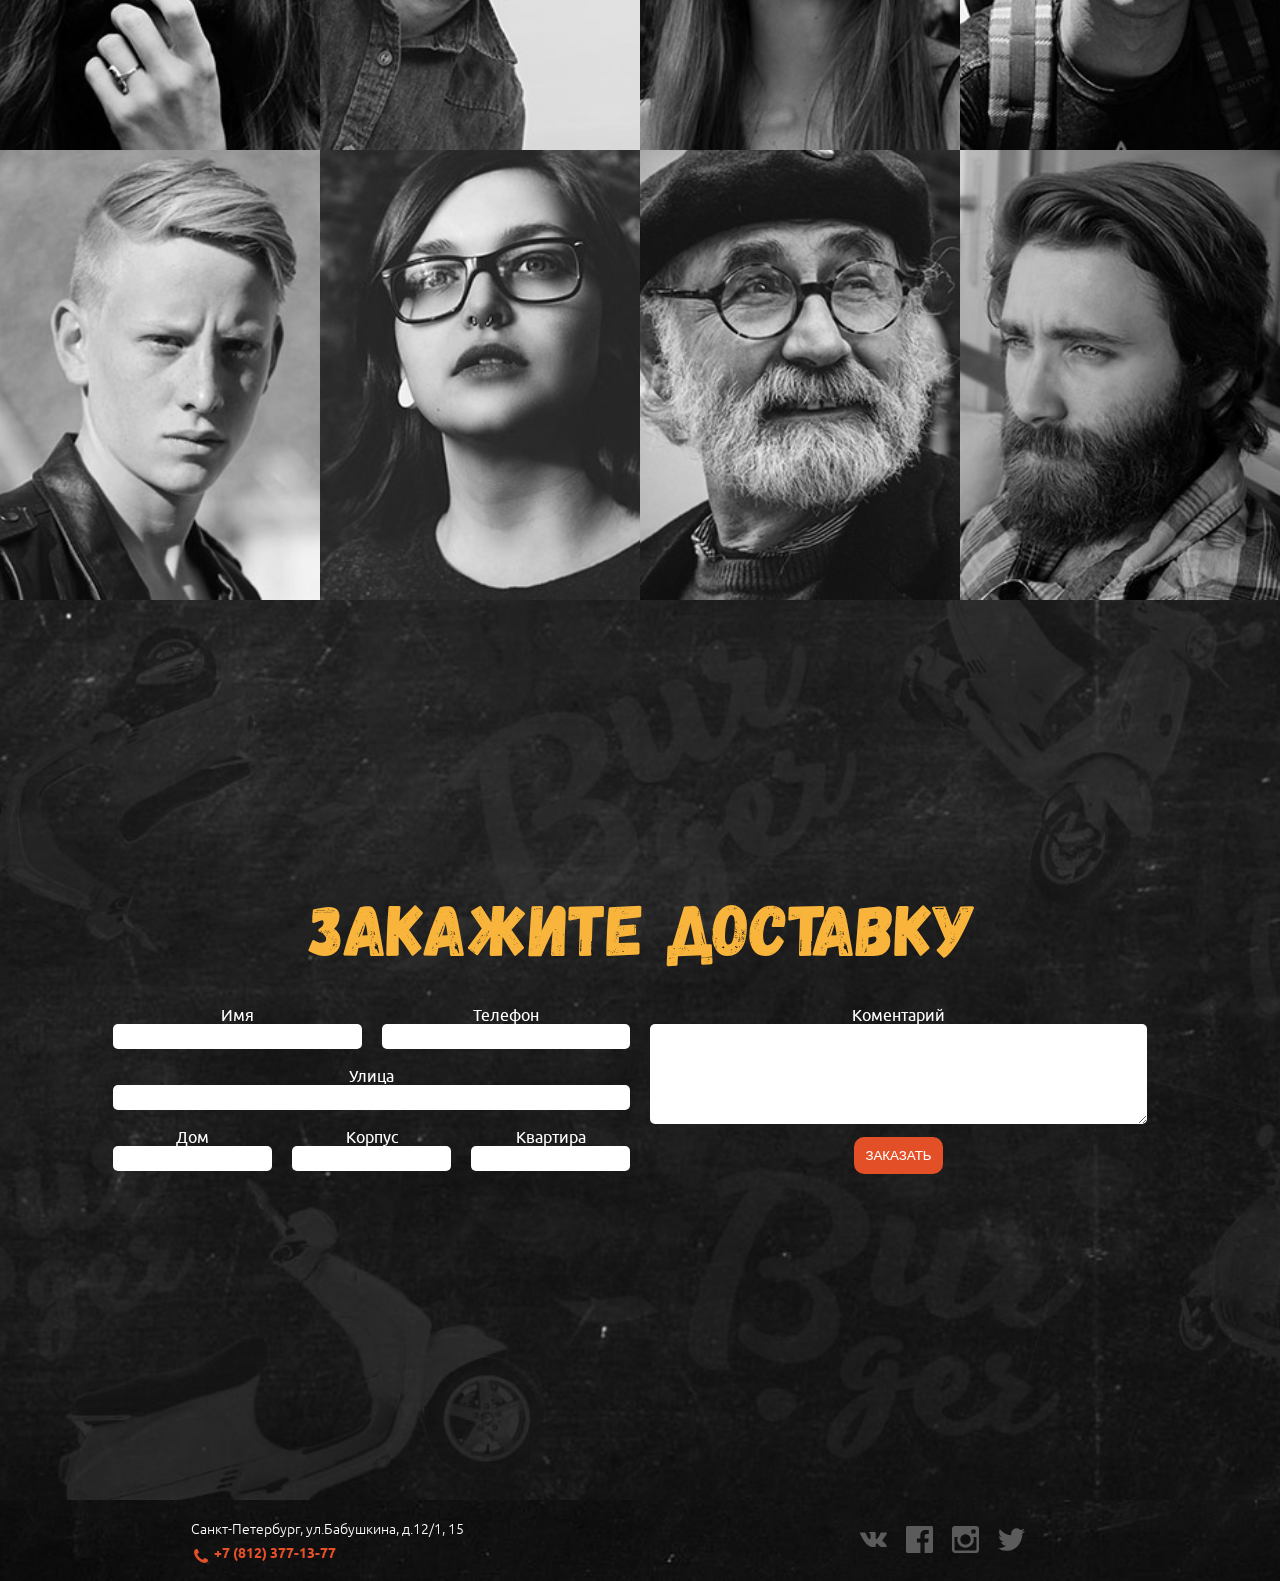
==== commit 7c172fb9: "add some links" ====
--- a/index.html
+++ b/index.html
@@ -23,22 +23,22 @@
                     <nav class="header__nav">
                         <ul class="header__list">
                             <li class="header__item">
-                                <a href="#" class="header__link">О НАС</a>
+                                <a href="#best" class="header__link">О НАС</a>
                             </li>
                             <li class="header__item">
-                                <a href="#" class="header__link">БУРГЕРЫ</a>
+                                <a href="#burgers" class="header__link">БУРГЕРЫ</a>
                             </li>
                             <li class="header__item">
-                                <a href="#" class="header__link">КОМАНДА</a>
+                                <a href="#team" class="header__link">КОМАНДА</a>
                             </li>
                             <li class="header__item">
-                                <a href="#" class="header__link">МЕНЮ</a>
+                                <a href="#menu" class="header__link">МЕНЮ</a>
                             </li>
                             <li class="header__item">
-                                <a href="#" class="header__link">ОТЗЫВЫ</a>
+                                <a href="#reviews" class="header__link">ОТЗЫВЫ</a>
                             </li>
                             <li class="header__item">
-                                <a href="#" class="header__link">КОНТАКТЫ</a>
+                                <a href="#footer" class="header__link">КОНТАКТЫ</a>
                             </li>
                         </ul>
                     </nav>
@@ -62,7 +62,7 @@
                     <use xlink:href="./img/icons/sprite/sprite.svg#arrow-scroll" width="50px" height="50px"></use>
                 </svg>
             </section>
-            <section class="section best">
+            <section class="section best" id="best">
                 <div class="best__head">
                     <h1 class="title best__content--header">Мы лучшие</h1>
                 </div>
@@ -92,7 +92,7 @@
                     </ul>
                 </div>
             </section>
-            <section class="section burgers">
+            <section class="section burgers" id="#burgers">
                 <div id="slider">
                     <div class="slide active">
                         <div class="slider__left">
@@ -334,7 +334,7 @@
                 <img src="./img/burgers/back.svg" id="left-arrow" width="30" height="30">
                 <img src="./img/burgers/right-arrow.svg" id="right-arrow" width="30" height="30">
             </section>
-            <section class="section team">
+            <section class="section team" id="#team">
                 <div class="team__right">
                     <div class="team__content">
                         <div class="team__header">
@@ -410,7 +410,7 @@
                 </div>
             </section>
 
-            <section class="section menu">
+            <section class="section menu" id="#menu">
                 <div class="title section-title title--menu">Меню</div>
                 <div class="menu">
                     <ul class="menu__list">
@@ -460,7 +460,7 @@
                 </div>
             </section>
 
-            <section class="section reviews">
+            <section class="section reviews" id="#reviews">
                 <ul class="reviews__list">
                     <li class="reviews__item">
                         <img src="./img/reviews/photo-1.jpg" alt="девушка улыбается" class="img">
@@ -599,7 +599,7 @@
             </section>
 
             </section>
-            <footer class="footer">
+            <footer class="footer" id="#footer">
                 <div class="container container--footer">
                     <div class="footer__contacts">
                         <div class="footer__adress">Санкт-Петербург, ул.Бабушкина, д.12/1, 15</div>
--- a/css/main.css
+++ b/css/main.css
@@ -1244,13 +1244,17 @@
     -ms-flex-pack: center;
     justify-content: center; }
 
-@media screen and (max-width: 768px) {
-  .team__title {
-    font-size: 2.25rem; } }
-
-@media screen and (max-width: 480px) {
-  .team__title {
-    font-size: 2.25rem; } }
+.team__title {
+  margin-top: 15%;
+  margin-left: 5%; }
+  @media screen and (max-width: 768px) {
+    .team__title {
+      font-size: 2.25rem;
+      margin-top: 15%; } }
+  @media screen and (max-width: 480px) {
+    .team__title {
+      font-size: 2.25rem;
+      margin-top: 15%; } }
 
 #accordion {
   padding: 20px;
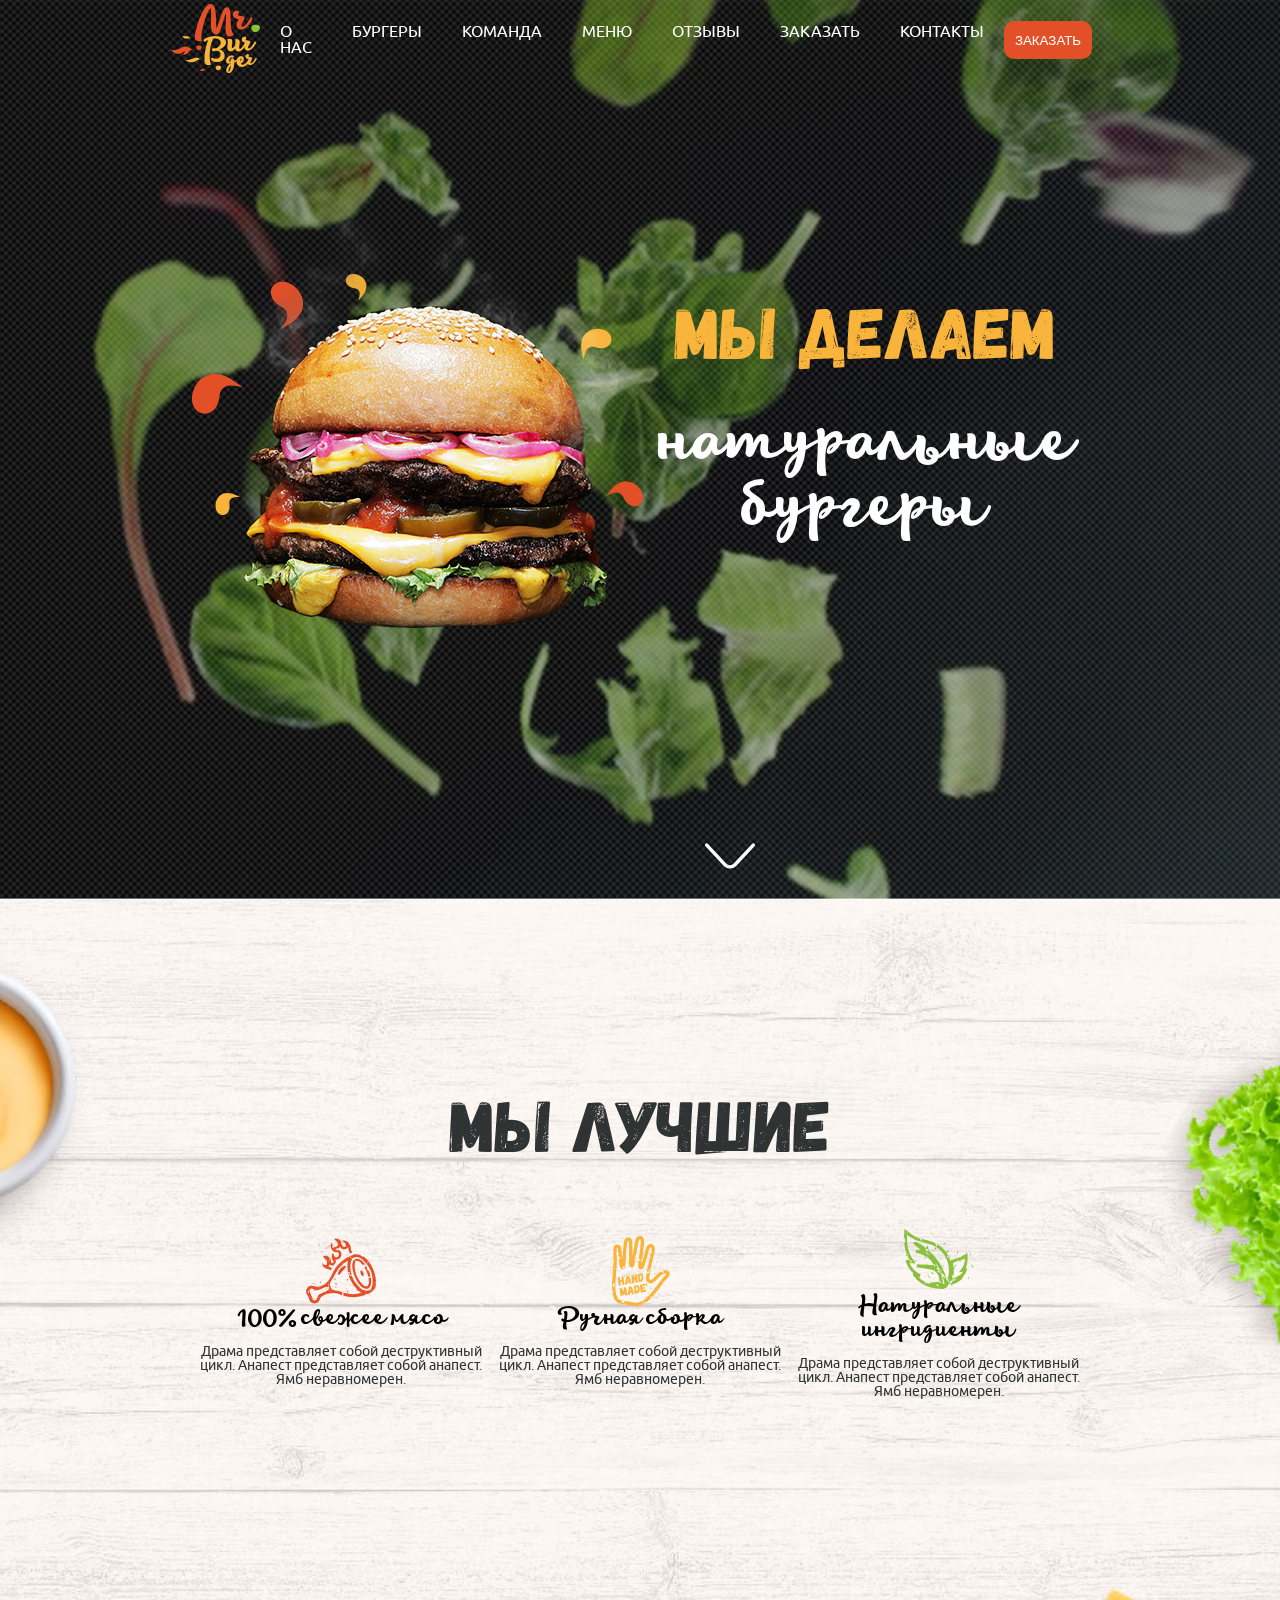
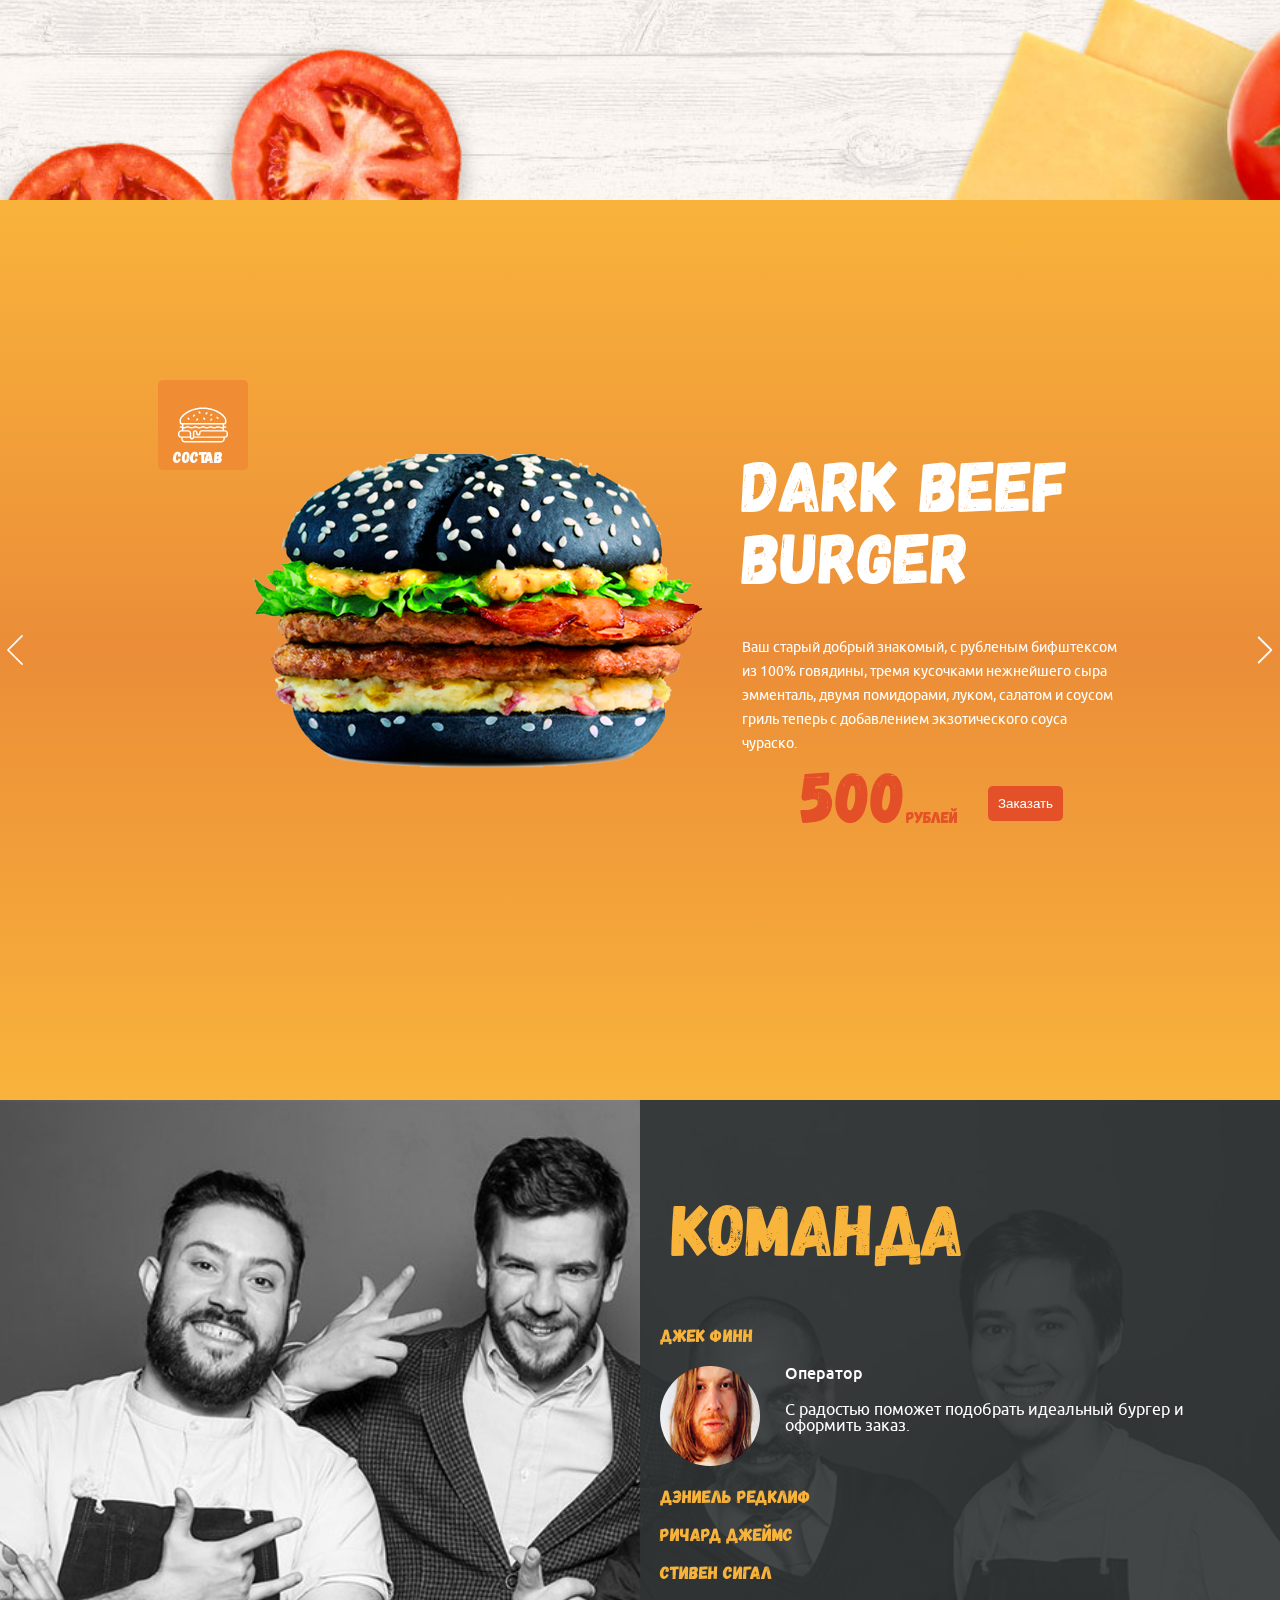
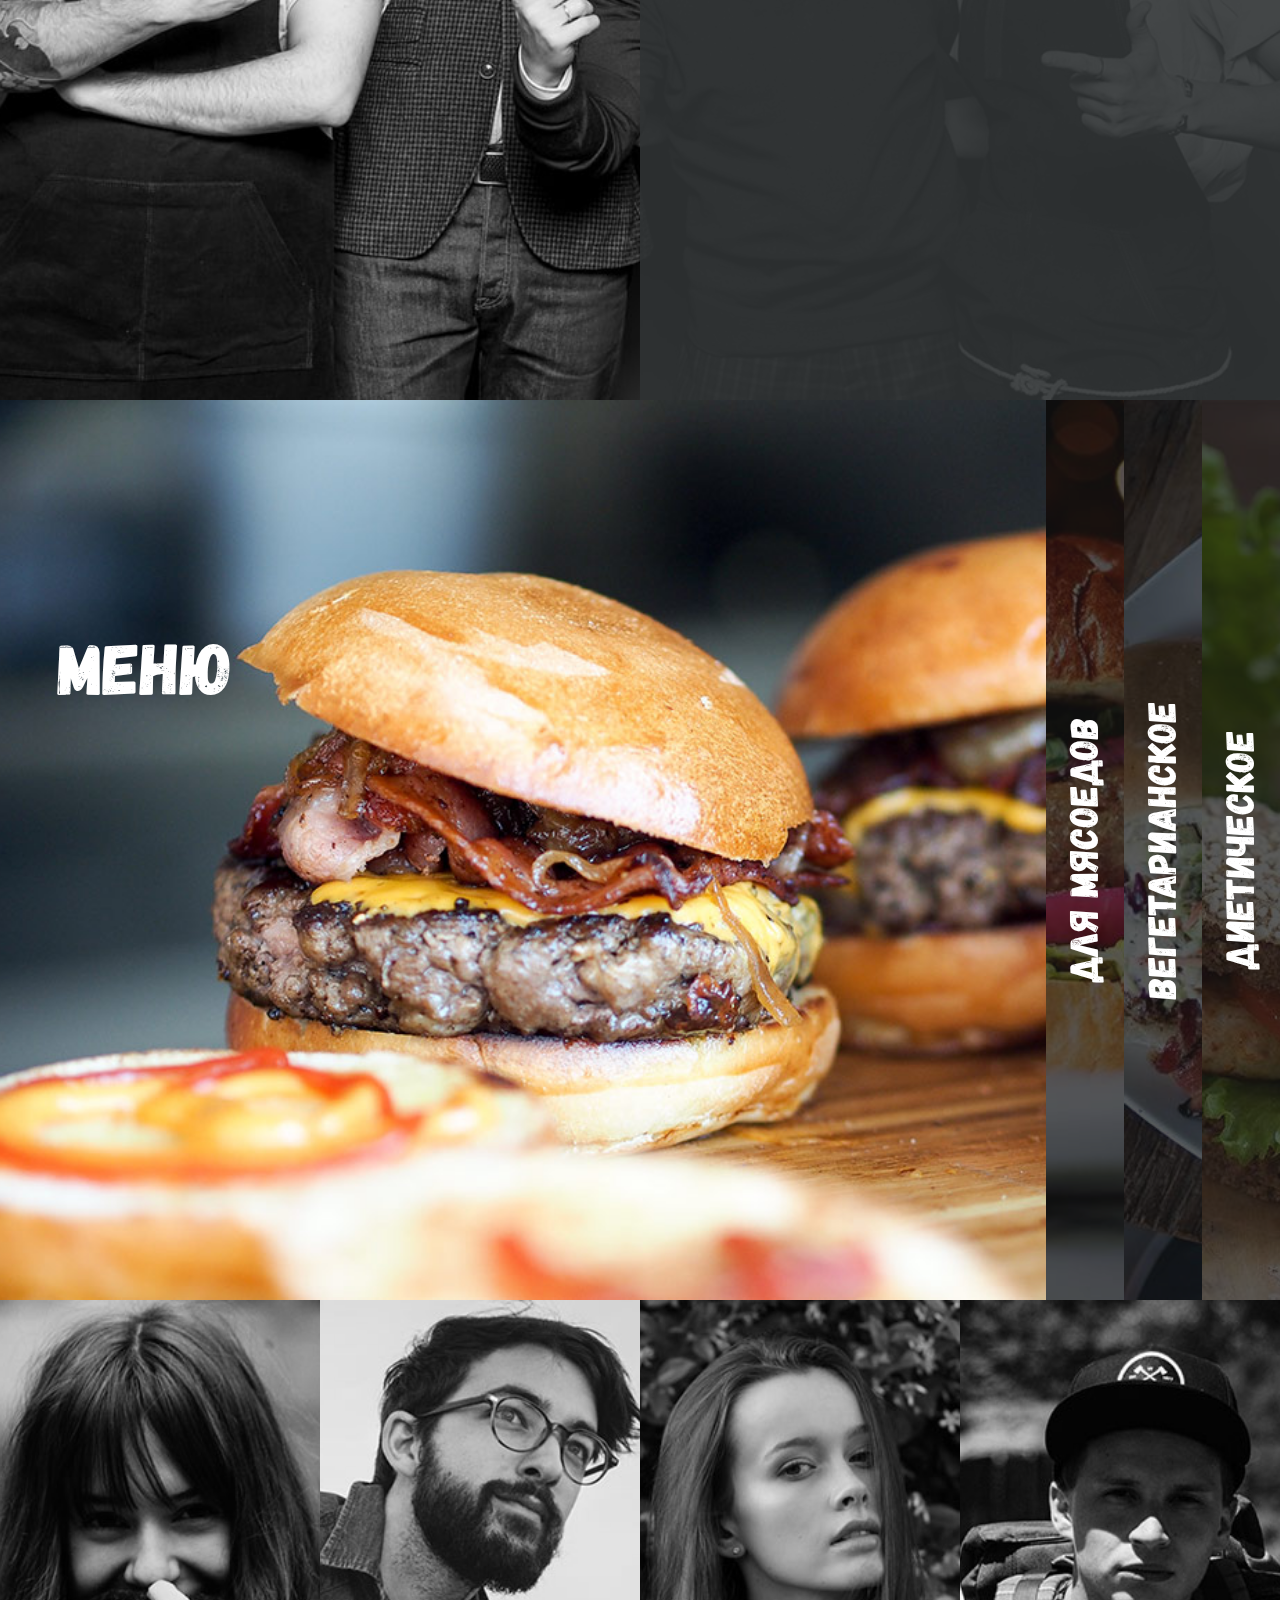
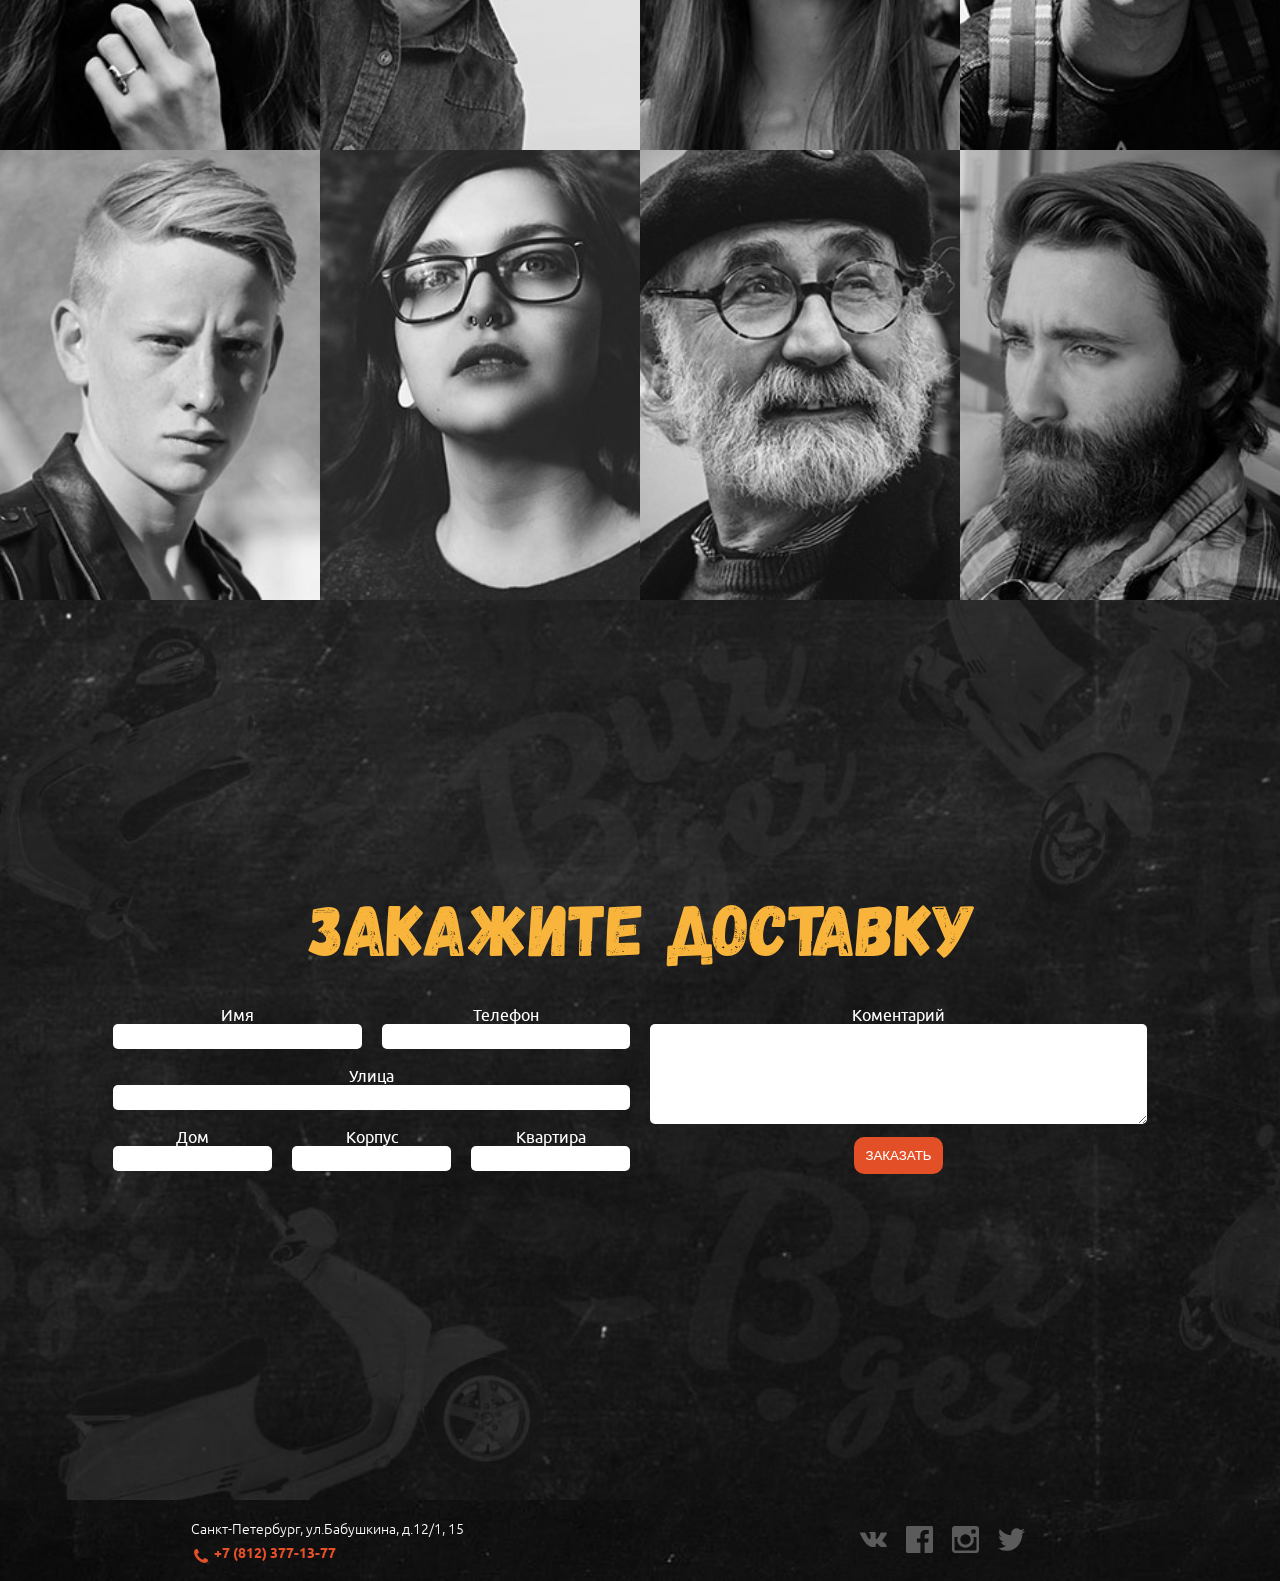
==== commit 8ecf8760: "add links" ====
--- a/index.html
+++ b/index.html
@@ -38,6 +38,9 @@
                                 <a href="#reviews" class="header__link">ОТЗЫВЫ</a>
                             </li>
                             <li class="header__item">
+                                <a href="#order" class="header__link">ЗАКАЗАТЬ</a>
+                            </li>
+                            <li class="header__item">
                                 <a href="#footer" class="header__link">КОНТАКТЫ</a>
                             </li>
                         </ul>
@@ -92,7 +95,7 @@
                     </ul>
                 </div>
             </section>
-            <section class="section burgers" id="#burgers">
+            <section class="section burgers" id="burgers">
                 <div id="slider">
                     <div class="slide active">
                         <div class="slider__left">
@@ -334,7 +337,7 @@
                 <img src="./img/burgers/back.svg" id="left-arrow" width="30" height="30">
                 <img src="./img/burgers/right-arrow.svg" id="right-arrow" width="30" height="30">
             </section>
-            <section class="section team" id="#team">
+            <section class="section team" id="team">
                 <div class="team__right">
                     <div class="team__content">
                         <div class="team__header">
@@ -410,7 +413,7 @@
                 </div>
             </section>
 
-            <section class="section menu" id="#menu">
+            <section class="section menu" id="menu">
                 <div class="title section-title title--menu">Меню</div>
                 <div class="menu">
                     <ul class="menu__list">
@@ -460,7 +463,7 @@
                 </div>
             </section>
 
-            <section class="section reviews" id="#reviews">
+            <section class="section reviews" id="reviews">
                 <ul class="reviews__list">
                     <li class="reviews__item">
                         <img src="./img/reviews/photo-1.jpg" alt="девушка улыбается" class="img">
@@ -538,7 +541,7 @@
                 </ul>
             </section>
 
-            <section class="section order">
+            <section class="section order" id="order">
 
                 <div class="order__container">
                     <div class="title yellow-title order__title">Закажите доставку</div>
@@ -599,7 +602,7 @@
             </section>
 
             </section>
-            <footer class="footer" id="#footer">
+            <footer class="footer" id="footer">
                 <div class="container container--footer">
                     <div class="footer__contacts">
                         <div class="footer__adress">Санкт-Петербург, ул.Бабушкина, д.12/1, 15</div>
